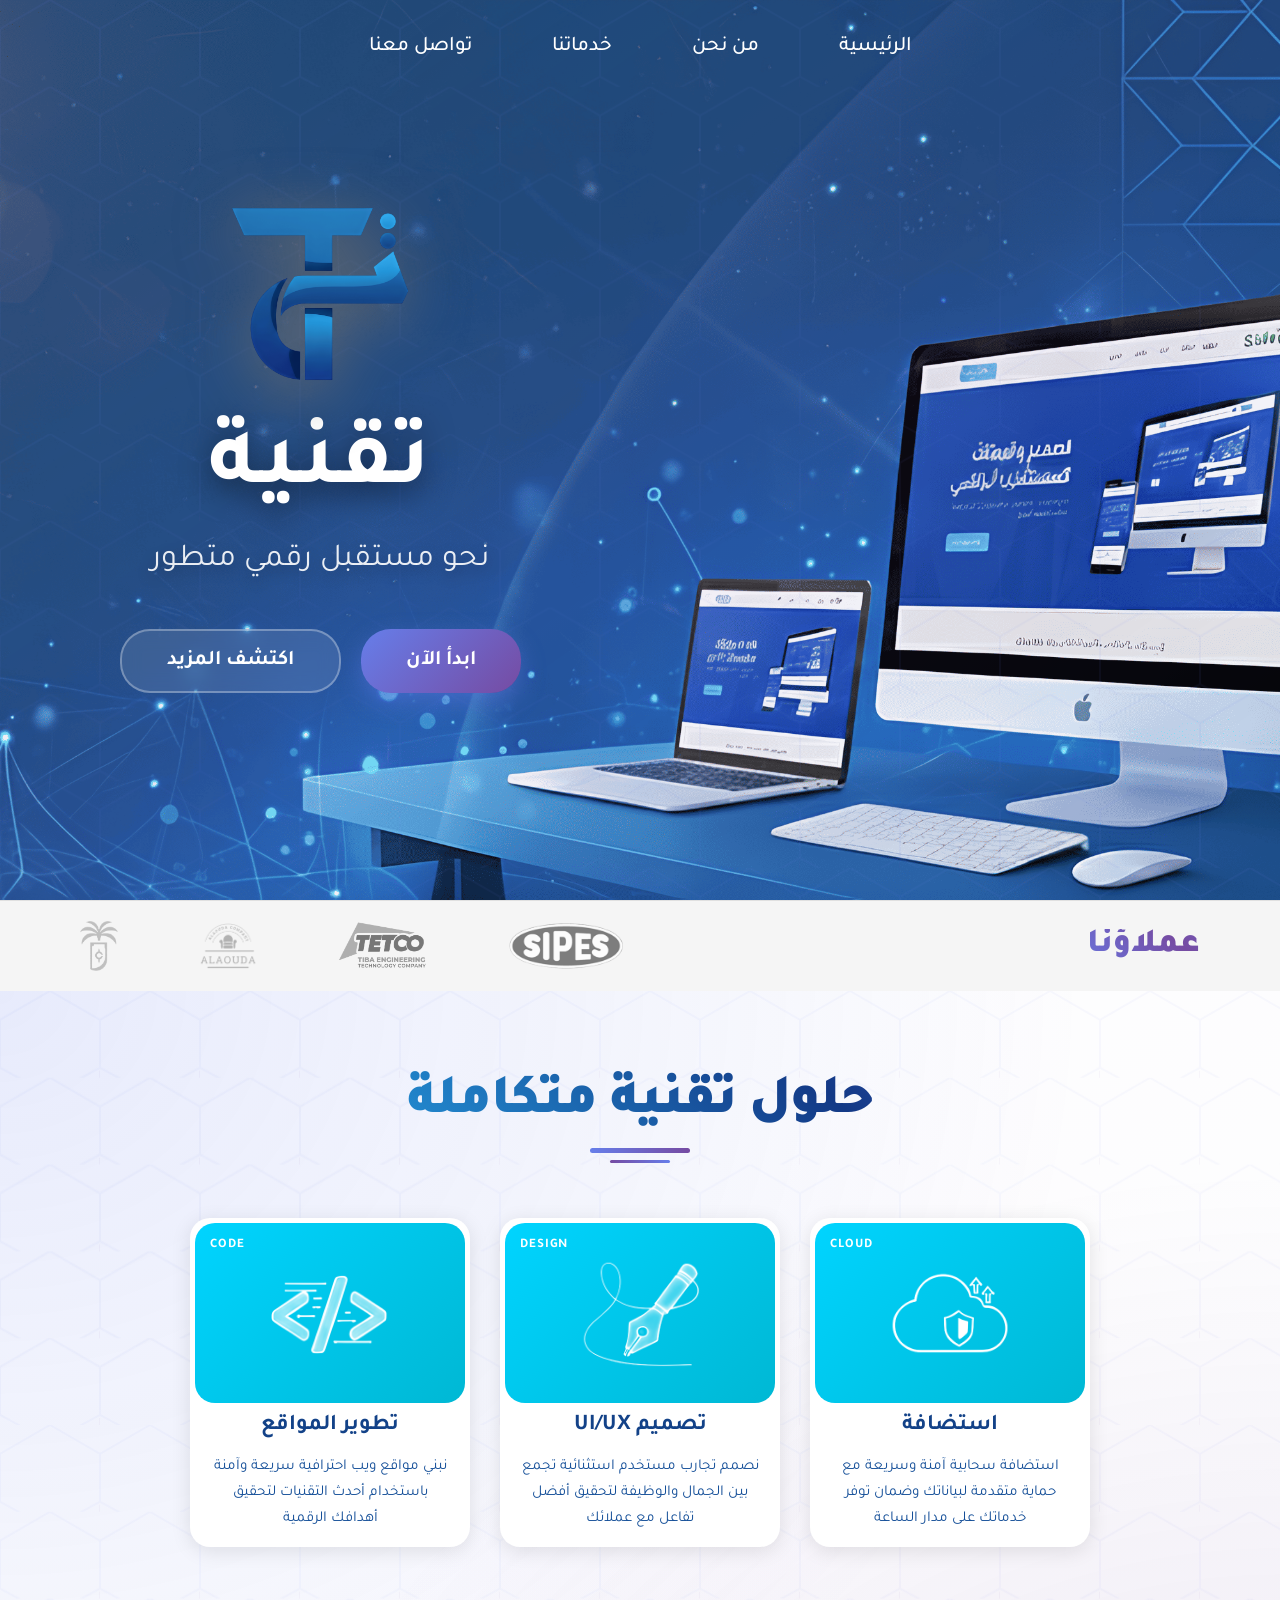
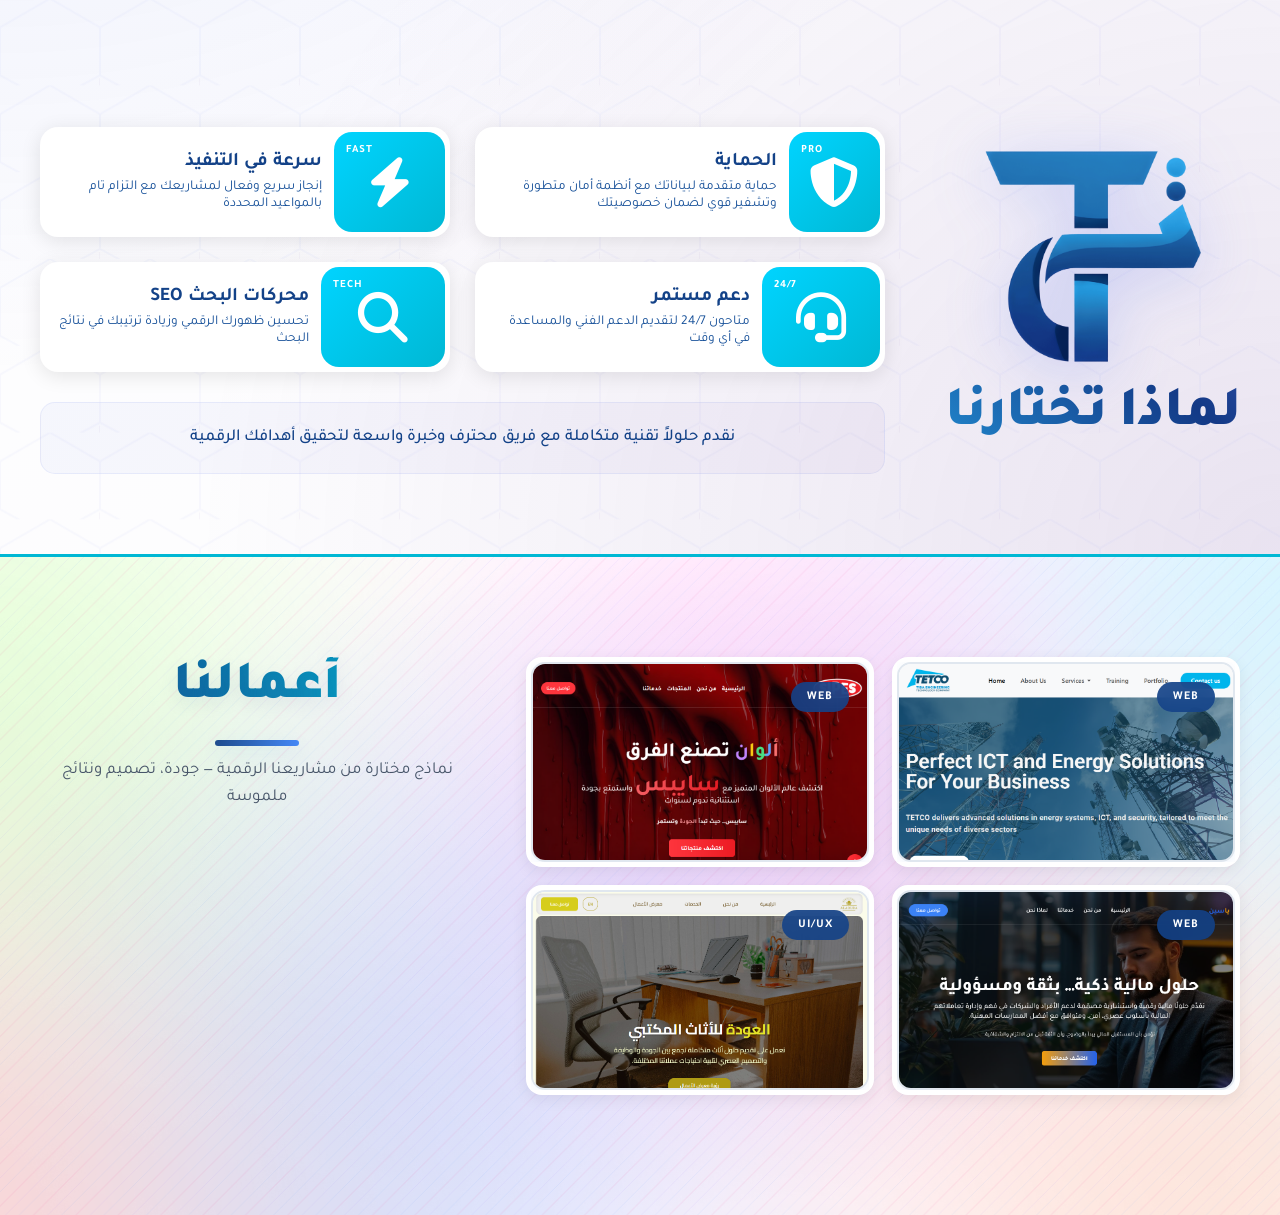
==== index.html @ 87b90988 "edit portfolio" ====
<!DOCTYPE html>
<html lang="ar" dir="rtl">

<head>
    <meta charset="UTF-8">
    <meta name="viewport" content="width=device-width, initial-scale=1.0">
    <title>صفحة الهبوط</title>
    <link rel="preconnect" href="https://fonts.googleapis.com">
    <link rel="preconnect" href="https://fonts.gstatic.com" crossorigin>
    <link href="https://fonts.googleapis.com/css2?family=Tajawal:wght@400;500;700;800&display=swap" rel="stylesheet">
    <link rel="stylesheet" href="https://cdnjs.cloudflare.com/ajax/libs/font-awesome/6.4.0/css/all.min.css">
    <link rel="stylesheet" href="style.css">
    <link rel="stylesheet" href="css/landing.css">
    <link rel="stylesheet" href="css/clients.css">
    <link rel="stylesheet" href="css/sections.css">
    <link rel="stylesheet" href="css/portfolio.css">

</head>

<body>
    <header>

        <nav>
            <a href="#">الرئيسية</a>
            <a href="#">من نحن</a>
            <a href="#">خدماتنا</a>
            <a href="#">تواصل معنا</a>
        </nav>
    </header>
    <section class="landing">
        <svg class="landing-bg-pattern" width="100%" height="100%" xmlns="http://www.w3.org/2000/svg">
            <defs>
                <pattern id="landing-hexagons" width="50" height="43.4" patternUnits="userSpaceOnUse"
                    patternTransform="scale(2)">
                    <path d="M25 0 L50 14.4 L50 38.4 L25 51.8 L0 38.4 L0 14.4 Z" fill="none" stroke="#667eea"
                        stroke-width="1" opacity="0.4" />
                    <path d="M25 0 L50 14.4 L50 38.4 L25 51.8 L0 38.4 L0 14.4 Z" transform="translate(50, 25.9)"
                        fill="none" stroke="#764ba2" stroke-width="1" opacity="0.4" />
                </pattern>
                <linearGradient id="landing-hex-gradient" x1="0%" y1="0%" x2="100%" y2="100%">
                    <stop offset="0%" stop-color="#667eea" stop-opacity="0.1" />
                    <stop offset="50%" stop-color="#764ba2" stop-opacity="0.51" />
                    <stop offset="100%" stop-color="#667eea" stop-opacity="0.1" />
                </linearGradient>
            </defs>
            <rect width="100%" height="100%" fill="url(#landing-hexagons)" />
            <rect width="100%" height="100%" fill="url(#landing-hex-gradient)" />
        </svg>
        <div class="right">
            <!-- <img src="images/صورة أجهزة بدون خلفية.png" alt="أجهزة"> -->
        </div>
        <div class="left">
            <img src="images/LOGO.png" alt="لوغو">
            <h1>تقنية</h1>
            <p class="subtitle">نحو مستقبل رقمي متطور</p>
            <div class="cta-buttons">
                <button class="btn-primary">ابدأ الآن</button>
                <button class="btn-secondary">اكتشف المزيد</button>
            </div>
        </div>
    </section>

    <section class="clients-banner">
        <div class="clients-container">
            <div class="trust-signals">
                <span>عملاؤنا</span>
            </div>
            <div class="clients-logos">
                <img src="images/cline/sipes-logo.png" alt="Sipes">
                <img src="images/cline/TETCO-ENGLISH-e1732365158152.png" alt="TETCO">
                <img src="images/cline/العودة.png" alt="العودة">
                <img src="images/cline/النخلة.png" alt="النخلة">
            </div>
        </div>
    </section>

    <section class="sections-wrapper">
        <svg class="sections-bg-pattern" width="100%" height="100%" xmlns="http://www.w3.org/2000/svg">
            <defs>
                <pattern id="sections-hexagons" width="50" height="43.4" patternUnits="userSpaceOnUse"
                    patternTransform="scale(2)">
                    <path d="M25 0 L50 14.4 L50 38.4 L25 51.8 L0 38.4 L0 14.4 Z" fill="none" stroke="#667eea"
                        stroke-width="1" opacity="0.4" />
                    <path d="M25 0 L50 14.4 L50 38.4 L25 51.8 L0 38.4 L0 14.4 Z" transform="translate(50, 25.9)"
                        fill="none" stroke="#764ba2" stroke-width="1" opacity="0.4" />
                </pattern>
                <linearGradient id="sections-hex-gradient" x1="0%" y1="0%" x2="100%" y2="100%">
                    <stop offset="0%" stop-color="#667eea" stop-opacity="0.1" />
                    <stop offset="50%" stop-color="#764ba2" stop-opacity="0.1" />
                    <stop offset="100%" stop-color="#667eea" stop-opacity="0.1" />
                </linearGradient>
            </defs>
            <rect width="100%" height="100%" fill="url(#sections-hexagons)" />
            <rect width="100%" height="100%" fill="url(#sections-hex-gradient)" />
        </svg>

        <div class="services">
            <h2 class="services-title">حلول تقنية متكاملة</h2>

            <div class="cards-container">
                <div class="card">
                    <div class="top-section">
                        <div class="logo">CLOUD</div>
                        <img src="images/الخدمات/ايكون استضافة.png" alt="استضافة">
                    </div>
                    <div class="bottom-section">
                        <span class="title">استضافة</span>
                        <span class="sub-title">
                            استضافة سحابية آمنة وسريعة مع حماية متقدمة لبياناتك وضمان توفر خدماتك على مدار الساعة
                        </span>
                    </div>
                </div>

                <div class="card">
                    <div class="top-section">
                        <div class="logo">DESIGN</div>
                        <img src="images/الخدمات/ايكون تصميم UI UX.png" alt="تصميم UI/UX">
                    </div>
                    <div class="bottom-section">
                        <span class="title">تصميم UI/UX</span>
                        <span class="sub-title">
                            نصمم تجارب مستخدم استثنائية تجمع بين الجمال والوظيفة لتحقيق أفضل تفاعل مع عملائك
                        </span>
                    </div>
                </div>

                <div class="card">
                    <div class="top-section">
                        <div class="logo">CODE</div>
                        <img src="images/الخدمات/ايكون تطوير مواقع.png" alt="تطوير المواقع">
                    </div>
                    <div class="bottom-section">
                        <span class="title">تطوير المواقع</span>
                        <span class="sub-title">
                            نبني مواقع ويب احترافية سريعة وآمنة باستخدام أحدث التقنيات لتحقيق أهدافك الرقمية
                        </span>
                    </div>
                </div>
            </div>
        </div>

        <div class="why-us">
            <div class="why-us-left">
                <img src="images/LOGO.png" alt="لوغو">
                <h2 class="why-us-title">لماذا تختارنا</h2>
            </div>

            <div class="why-us-right">
                <div class="why-us-cards-container">
                    <div class="why-us-card">
                        <div class="why-us-top-section">
                            <div class="why-us-logo">PRO</div>
                            <i class="fas fa-shield-alt"></i>
                        </div>
                        <div class="why-us-bottom-section">
                            <span class="why-us-title-text">الحماية</span>
                            <span class="why-us-sub-title">حماية متقدمة لبياناتك مع أنظمة أمان متطورة وتشفير قوي لضمان
                                خصوصيتك</span>
                        </div>
                    </div>

                    <div class="why-us-card">
                        <div class="why-us-top-section">
                            <div class="why-us-logo">FAST</div>
                            <i class="fas fa-bolt"></i>
                        </div>
                        <div class="why-us-bottom-section">
                            <span class="why-us-title-text">سرعة في التنفيذ</span>
                            <span class="why-us-sub-title">إنجاز سريع وفعال لمشاريعك مع التزام تام بالمواعيد
                                المحددة</span>
                        </div>
                    </div>

                    <div class="why-us-card">
                        <div class="why-us-top-section">
                            <div class="why-us-logo">24/7</div>
                            <i class="fas fa-headset"></i>
                        </div>
                        <div class="why-us-bottom-section">
                            <span class="why-us-title-text">دعم مستمر</span>
                            <span class="why-us-sub-title">متاحون 24/7 لتقديم الدعم الفني والمساعدة في أي وقت</span>
                        </div>
                    </div>

                    <div class="why-us-card">
                        <div class="why-us-top-section">
                            <div class="why-us-logo">TECH</div>
                            <i class="fas fa-search"></i>
                        </div>
                        <div class="why-us-bottom-section">
                            <span class="why-us-title-text">محركات البحث SEO</span>
                            <span class="why-us-sub-title">تحسين ظهورك الرقمي وزيادة ترتيبك في نتائج البحث</span>
                        </div>
                    </div>
                </div>

                <div class="why-us-description-box">
                    <p>نقدم حلولاً تقنية متكاملة مع فريق محترف وخبرة واسعة لتحقيق أهدافك الرقمية</p>
                </div>
            </div>
        </div>
    </section>

    <section class="portfolio">
        <div class="portfolio-bg-ripple">
            <div class="stripe-overlay"
                style="background-image: repeating-linear-gradient(-45deg, #3b82f6 0px, #3b82f6 1px, transparent 1px, transparent 10px, #8b5cf6 10px, #8b5cf6 11px, transparent 11px, transparent 20px, #ec4899 20px, #ec4899 21px, transparent 21px, transparent 30px); background-size: 42.4px 42.4px;">
            </div>
            <div class="portfolio-radial-overlay"></div>
        </div>

        <div class="portfolio-content">

                <div class="portfolio-left">
                    <div class="portfolio-header">
                        <h2 class="portfolio-title">أعمالنا</h2>
                        <p class="portfolio-subtitle">نماذج مختارة من مشاريعنا الرقمية — جودة، تصميم ونتائج ملموسة</p>
                    </div>
                </div>

            <div class="portfolio-right">
                <div class="portfolio-grid">
                    <a href="https://sipes.ly/" target="_blank" class="portfolio-card">
                        <div class="portfolio-mockup">
                            <img src="images/portfolio/sipes.ly.png" alt="Sipes">
                            <div class="mockup-badge">WEB</div>
                        </div>
                    </a>


                    <a href="https://tetco.ly/" target="_blank" class="portfolio-card">
                        <div class="portfolio-mockup">
                            <img src="images/portfolio/tetco.ly_.png" alt="TETCO">
                            <div class="mockup-badge">WEB</div>
                        </div>
                    </a>

                    <a href="https://ofifice-alalem.github.io/alaouda-deploy/" target="_blank" class="portfolio-card">
                        <div class="portfolio-mockup">
                            <img src="images/portfolio/العودة.png" alt="العودة">
                            <div class="mockup-badge">UI/UX</div>
                        </div>
                    </a>

                    <a href="https://ofifice-alalem.github.io/Yaseen-v2/" target="_blank" class="portfolio-card">
                        <div class="portfolio-mockup">
                            <img src="images/portfolio/النخلة.png" alt="ياسين">
                            <div class="mockup-badge">WEB</div>
                        </div>
                    </a>
                </div>
            </div>
        </div>
    </section>

</body>

</html>
---- style.css ----
* {
    margin: 0;
    padding: 0;
    box-sizing: border-box;
    font-family: 'Tajawal', sans-serif;
}

body {
    font-family: 'Tajawal', sans-serif;
}

header {
    position: fixed;
    top: 0;
    width: 100%;
    display: flex;
    justify-content: center;
    align-items: center;
    padding: 25px 80px;
    background: transparent;
    z-index: 1000;
}



nav {
    display: flex;
    gap: 40px;
}

nav a {
    color: white;
    text-decoration: none;
    font-size: 1.3rem;
    font-weight: 500;
    padding: 10px 20px;
    border-radius: 25px;
    transition: all 0.3s ease;
    position: relative;
}

nav a:hover {
    background: rgba(255, 255, 255, 0.15);
    transform: translateY(-2px);
}

nav a::after {
    content: '';
    position: absolute;
    bottom: 5px;
    left: 50%;
    transform: translateX(-50%) scaleX(0);
    width: 60%;
    height: 2px;
    background: linear-gradient(90deg, #667eea, #764ba2);
    transition: transform 0.3s ease;
}

nav a:hover::after {
    transform: translateX(-50%) scaleX(1);
}

 

@keyframes gradientShift {

    0%,
    100% {
        background-position: 0% 50%;
    }

    50% {
        background-position: 100% 50%;
    }
}
---- css/landing.css ----
.landing {
    position: relative;
    height: 100vh;
    background: url('../images/خلفية.png') center/cover no-repeat;
    display: flex;
    align-items: center;
    justify-content: center;
}

.landing-bg-pattern {
    position: absolute;
    top: 0;
    left: 0;
    opacity: 0.2;
    width: 100%;
    height: 100%;
    z-index: 0;
    pointer-events: none;
}

.right {
    position: relative;
    z-index: 1;
    flex: 1;
    display: flex;
    align-items: flex-end;
    justify-content: center;
}

.right img {
    max-width: 120%;
    height: auto;
    filter: drop-shadow(0 20px 40px rgba(0, 0, 0, 0.4));
    animation: slideInRight 1s ease;
}

@keyframes slideInRight {
    from {
        opacity: 0;
        transform: translateX(50px);
    }

    to {
        opacity: 1;
        transform: translateX(0);
    }
}

.left {
    position: relative;
    z-index: 1;
    flex: 1;
    display: flex;
    flex-direction: column;
    align-items: center;
    justify-content: center;
    gap: 30px;
    animation: fadeInUp 1s ease;
}

@keyframes fadeInUp {
    from {
        opacity: 0;
        transform: translateY(30px);
    }

    to {
        opacity: 1;
        transform: translateY(0);
    }
}

.left img {
    width: 180px;
    height: auto;
    filter: drop-shadow(0 10px 30px rgba(0, 0, 0, 0.3));
    filter: drop-shadow(0 10px 30px rgba(110, 110, 110, 0.953));
    animation: float 3s ease-in-out infinite;
}

@keyframes float {

    0%,
    100% {
        transform: translateY(0);
    }

    50% {
        transform: translateY(-10px);
    }
}

.left h1 {
    font-size: 6rem;
    color: white;
    font-weight: 700;
    text-shadow: 0 10px 30px rgba(0, 0, 0, 0.5);
    letter-spacing: 2px;
}

.left .subtitle {
    font-size: 2rem;
    color: rgba(255, 255, 255, 0.9);
    font-weight: 400;
    text-shadow: 0 5px 15px rgba(0, 0, 0, 0.3);
    margin-top: -15px;
}

.cta-buttons {
    display: flex;
    gap: 20px;
    margin-top: 20px;
}

.btn-primary,
.btn-secondary {
    padding: 18px 45px;
    font-size: 1.3rem;
    font-weight: 600;
    border: none;
    border-radius: 30px;
    cursor: pointer;
    transition: all 0.3s ease;
}

.btn-primary {
    background: linear-gradient(135deg, #667eea, #764ba2);
    color: white;
    box-shadow: 0 10px 25px rgba(102, 126, 234, 0.4);
}

.btn-primary:hover {
    transform: translateY(-3px);
    box-shadow: 0 15px 35px rgba(102, 126, 234, 0.6);
}

.btn-secondary {
    background: rgba(255, 255, 255, 0.1);
    color: white;
    border: 2px solid rgba(255, 255, 255, 0.3);
    backdrop-filter: blur(10px);
}

.btn-secondary:hover {
    background: rgba(255, 255, 255, 0.2);
    border-color: rgba(255, 255, 255, 0.5);
    transform: translateY(-3px);
}
---- css/clients.css ----
.clients-banner {
    padding: 20px 0;
    background: #f5f5f5;
    border-top: 1px solid #e0e0e0;
}

.clients-container {
    max-width: 1200px;
    margin: 0 auto;
    display: flex;
    align-items: center;
    justify-content: space-between;
    padding: 0 40px;
}

.trust-signals {
    font-size: 2.1rem;
    color: #666;
    font-weight: 900;
}

.trust-signals span {
    background: linear-gradient(45deg, #667eea, #764ba2, #667eea);
    background-size: 200% 200%;
    -webkit-background-clip: text;
    -webkit-text-fill-color: transparent;
    background-clip: text;
    animation: gradientShift 3s ease-in-out infinite;
}

.clients-logos {
    display: flex;
    align-items: center;
    gap: 80px;
}

.clients-logos img {
    height: 50px;
    width: auto;
    opacity: 0.7;
    filter: grayscale(100%);
    transition: all 0.3s ease;
}

.clients-logos img:hover {
    opacity: 1;
    filter: grayscale(0%);
}
---- css/sections.css ----
/* ------------------------- */
.sections-wrapper {
    position: relative;
    direction: rtl;
    padding: 80px 20px;
    overflow: hidden;
    background: white;
}

.sections-bg-pattern {
    position: absolute;
    inset: 0;
    opacity: 0.12;
    z-index: 1;
    pointer-events: none;
}

.sections-wrapper::before {
    content: '';
    position: absolute;
    inset: 0;
    background: radial-gradient(ellipse at top left, rgba(102, 126, 234, 0.15), transparent 60%);
    z-index: 1;
}

.sections-wrapper::after {
    content: '';
    position: absolute;
    inset: 0;
    background: radial-gradient(ellipse at bottom right, rgba(118, 75, 162, 0.15), transparent 60%);
    z-index: 1;
}

.services {
    position: relative;
    z-index: 2;
    display: flex;
    flex-direction: column;
    align-items: center;
    gap: 20px;
}

.services-title {
    position: relative;
    z-index: 2;
    font-size: 3.5rem;
    font-weight: 900;
    text-align: center;
    margin-bottom: 60px;
    color: #1a1a1a;
    letter-spacing: -1px;
    /* ---------------------------------------------------------- */
    background:linear-gradient(45deg, #2497db, #133986, #667eea);
    background-size: 200% 200%;
    -webkit-background-clip: text;
    -webkit-text-fill-color: transparent;
    background-clip: text;
    animation: gradientShift 3s ease-in-out infinite;
    /* ---------------------------------------------------------- */
}

.services-title::before {
    content: '';
    position: absolute;
    bottom: -15px;
    left: 50%;
    transform: translateX(-50%);
    width: 100px;
    height: 5px;
    background: linear-gradient(90deg, #667eea, #764ba2);
    border-radius: 10px;
}

.services-title::after {
    content: '';
    position: absolute;
    bottom: -25px;
    left: 50%;
    transform: translateX(-50%);
    width: 60px;
    height: 3px;
    background: linear-gradient(90deg, #764ba2, #667eea);
    border-radius: 10px;
}

.services-subtitle {
    position: relative;
    z-index: 2;
    font-size: 1.2rem;
    color: #888;
    text-align: center;
    margin-bottom: 50px;
    font-weight: 400;
}

.cards-container {
    position: relative;
    z-index: 2;
    display: flex;
    justify-content: center;
    gap: 30px;
    flex-wrap: wrap;
    max-width: 1200px;
}

.card {
    width: 280px;
    border-radius: 20px;
    background: white;
    overflow: hidden;
    box-shadow: 0 4px 20px rgba(0, 0, 0, 0.1);
    transition: transform 0.3s ease, box-shadow 0.3s ease;
    padding: 5px;
}

.card:hover {
    transform: translateY(-10px);
    box-shadow: 0 8px 30px rgba(0, 0, 0, 0.15);
}

.card .top-section {
    height: 180px;
    display: flex;
    align-items: center;
    justify-content: center;
    background: linear-gradient(135deg, #00d4ff 0%, #00b8d4 100%);
    position: relative;
    border-radius: 20px;
}

.card .logo {
    position: absolute;
    top: 15px;
    left: 15px;
    font-size: 13px;
    font-weight: bold;
    color: white;
    letter-spacing: 1px;
}

.card img {
    width: 120px;
    height: auto;
    filter: brightness(0) invert(1);
}

.card .bottom-section {
    padding: 10px 15px;
    text-align: center;
}

.card .title {
    display: block;
    font-size: 1.4rem;
    font-weight: 700;
    color: #134288;
    margin-bottom: 15px;
}

.card .sub-title {
    display: block;
    font-size: 0.95rem;
    color: #165099;
    line-height: 1.7;
}

/* ------------------------- لماذا تختارنا ------------------------- */
.why-us {
    position: relative;
    z-index: 2;
    display: flex;
    align-items: center;
    justify-content: center;
    gap: 60px;
    padding-top: 180px;
    max-width: 1200px;
    margin: 0 auto;
}

.why-us-left {
    display: flex;
    flex-direction: column;
    align-items: center;
    gap: 20px;
    flex-shrink: 0;
}

.why-us-left img {
    width: 220px;
    height: auto;
    filter: drop-shadow(0 10px 30px rgba(102, 126, 234, 0.3));
}

.why-us-title {
    position: relative;
    font-size: 3.5rem;
    font-weight: 900;
    color: #1a1a1a;
    letter-spacing: -1px;
    background: linear-gradient(45deg, #2497db, #133986, #667eea);
    background-size: 200% 200%;
    -webkit-background-clip: text;
    -webkit-text-fill-color: transparent;
    background-clip: text;
    animation: gradientShift 3s ease-in-out infinite;
}

.why-us-description {
    font-size: 0.95rem;
    color: #165099;
    line-height: 1.8;
    text-align: center;
}

.why-us-right {
    display: flex;
    flex-direction: column;
    gap: 30px;
}

.why-us-cards-container {
    position: relative;
    z-index: 2;
    display: grid;
    grid-template-columns: repeat(2, 1fr);
    gap: 25px;
}

.why-us-description-box {
    padding: 20px;
    background: linear-gradient(135deg, rgba(102, 126, 234, 0.05), rgba(118, 75, 162, 0.05));
    border-radius: 15px;
    border: 1px solid rgba(102, 126, 234, 0.1);
}

.why-us-description-box p {
    font-size: 1.05rem;
    color: #134288;
    line-height: 1.8;
    text-align: center;
    margin: 0;
    font-weight: 500;
}

.why-us-card {
    width: 100%;
    border-radius: 18px;
    background: white;
    overflow: hidden;
    box-shadow: 0 4px 20px rgba(0, 0, 0, 0.1);
    transition: transform 0.3s ease, box-shadow 0.3s ease;
    padding: 5px;
    display: flex;
    align-items: center;
}

.why-us-card:hover {
    transform: translateY(-10px);
    box-shadow: 0 8px 30px rgba(0, 0, 0, 0.15);
}

.why-us-card .why-us-top-section {
    width: 140px;
    height: 100px;
    display: flex;
    align-items: center;
    justify-content: center;
    background: linear-gradient(135deg, #00d4ff 0%, #00b8d4 100%);
    position: relative;
    border-radius: 18px;
}

.why-us-card .why-us-logo {
    position: absolute;
    top: 12px;
    left: 12px;
    font-size: 11px;
    font-weight: bold;
    color: white;
    letter-spacing: 1px;
}

.why-us-card img {
    width: 70px;
    height: auto;
    filter: brightness(0) invert(1);
}

.why-us-card i {
    font-size: 50px;
    color: white;
}

.why-us-card .why-us-bottom-section {
    padding: 15px 12px;
    text-align: right;
    display: flex;
    flex-direction: column;
    gap: 5px;
}

.why-us-card .why-us-title-text {
    display: block;
    font-size: 1.2rem;
    font-weight: 700;
    color: #134288;
}

.why-us-card .why-us-sub-title {
    display: block;
    font-size: 0.85rem;
    color: #165099;
    font-weight: 400;
}
---- css/portfolio.css ----
/* ------------------------- أعمالنا ------------------------- */
.portfolio {
    position: relative;
    direction: rtl;
    padding: 100px 20px;
    background: white;
    border-top: 3px solid ;
    border-color: #00b8d4;
    
}

.portfolio-bg-pattern {
    position: absolute;
    inset: 0;
    z-index: 1;
    pointer-events: none;
}

/* Ripple background for portfolio */
.portfolio-bg-ripple {
    position: absolute;
    inset: 0;
    z-index: 0;
    background: white;
    pointer-events: none;
    overflow: hidden;
    background: url('../images/background.png') center/cover no-repeat;
    /* background-color: #0F0E10; */

}


.stripe-overlay {
    position: absolute;
    inset: 0;
    opacity: 0.07;
    pointer-events: none;
}

.stripe-overlay[style] {
    background-repeat: repeat;
    background-position: 0 0;
}

.portfolio-bg-ripple svg {
    width: 100%;
    height: 100%;
    display: block;
}

/* Dark mode adjustments */
body.dark .portfolio-bg-ripple {
    background: #0f172a;
}

body.dark .stripe-overlay {
    opacity: 0.05;
}

.portfolio-radial-overlay {
    position: absolute;
    inset: 0;
    background: radial-gradient(ellipse at center, rgba(59, 130, 246, 0.10) 0%, transparent 70%);
    pointer-events: none;
}

body.dark .portfolio-radial-overlay {
    background: radial-gradient(ellipse at center, rgba(59, 130, 246, 0.05) 0%, transparent 70%);
}

/* tweak stroke colors for dark mode if desired */
body.dark .portfolio-bg-ripple svg .center-r1 {
    stroke: rgba(59, 130, 246, 0.20);
}

body.dark .portfolio-bg-ripple svg .center-r2 {
    stroke: rgba(139, 92, 246, 0.18);
}

body.dark .portfolio-bg-ripple svg .center-r3 {
    stroke: rgba(236, 72, 153, 0.16);
}

/* Ensure portfolio content appears above the ripple */
.portfolio .portfolio-title,
.portfolio .portfolio-grid {
    position: relative;
    z-index: 2;
}

/* Neumorphism background + utility shadow */
.neumorphism-bg {
    position: absolute;
    /* confined to parent .portfolio */
    inset: 0;
    z-index: 0;
    width: 100%;
    height: 100%;
    background-color: #e6e7ee;
    display: flex;
    align-items: center;
    justify-content: center;
    padding: 2rem;
    pointer-events: none;
}

.neumorphism-card {
    width: 100%;
    height: 100%;
    max-width: 56rem;
    /* 896px */
    max-height: 24rem;
    /* 384px */
    background-color: #e6e7ee;
    border-radius: 1rem;
}

.shadow-neumorphic {
    box-shadow: 20px 20px 60px #d1d1d1, -20px -20px 60px #ffffff;
}

/* Ensure portfolio content stacks above the bg */
.portfolio .portfolio-title,
.portfolio .portfolio-grid {
    position: relative;
    z-index: 2;
}

/* New layered wave background wrapper for portfolio (provided SVG) */
.portfolio-bg-wrapper {
    position: absolute;
    inset: 0;
    z-index: 0;
    overflow: hidden;
    background: white;
    pointer-events: none;
}

.portfolio-bg-svg {
    position: absolute;
    inset: 0;
    width: 100%;
    height: 100%;
    opacity: 0.2;
}

/* fill color utilities (approximate Tailwind blues) */
.fill-blue-100 {
    fill: #ebf8ff;
}

.fill-blue-200 {
    fill: #bee3f8;
}

.fill-blue-300 {
    fill: #90cdf4;
}

.fill-blue-400 {
    fill: #63b3ed;
}

.fill-blue-500 {
    fill: #4299e1;
}

.fill-blue-600 {
    fill: #3182ce;
}

.fill-blue-700 {
    fill: #2b6cb0;
}

/* Dark mode support: add class "dark" on <body> to enable */
body.dark .portfolio-bg-wrapper {
    background: #0f172a;
}

body.dark .portfolio-bg-svg {
    opacity: 0.28;
}

body.dark .fill-blue-100 {
    fill: rgba(15, 23, 42, 0.30);
}

body.dark .fill-blue-200 {
    fill: rgba(15, 23, 42, 0.35);
}

body.dark .fill-blue-300 {
    fill: rgba(15, 23, 42, 0.40);
}

body.dark .fill-blue-400 {
    fill: rgba(15, 23, 42, 0.45);
}

body.dark .fill-blue-500 {
    fill: rgba(15, 23, 42, 0.5);
}

body.dark .fill-blue-600 {
    fill: rgba(15, 23, 42, 0.55);
}

body.dark .fill-blue-700 {
    fill: rgba(15, 23, 42, 0.6);
}

.portfolio-title {
    position: relative;
    z-index: 2;
    font-size: clamp(2.1rem, 4.2vw, 3.8rem);
    font-weight: 900;
    text-align: center;
    margin-bottom: 12px;
    color: #0f172a;
    letter-spacing: -0.6px;
    background: linear-gradient(90deg, #134288 0%, #00b8d4 50%, #667eea 100%);
    background-size: 200% 200%;
    -webkit-background-clip: text;
    -webkit-text-fill-color: transparent;
    background-clip: text;
    animation: gradientShift 6s linear infinite;
    text-shadow: 0 6px 18px rgba(102, 109, 170, 0.12);
}

.portfolio-header {
    text-align: center;
    margin-bottom: 48px;
}

.portfolio-subtitle {
    margin: 0 auto 28px auto;
    font-size: 1.05rem;
    color: #475569;
    max-width: 820px;
    line-height: 1.6;
    z-index: 2;
    position: relative;
}

.portfolio-title::after {
    content: '';
    display: block;
    width: 84px;
    height: 6px;
    margin: 18px auto 0 auto;
    border-radius: 6px;
    background: linear-gradient(90deg, rgba(19, 66, 136, 0.95), rgba(59, 130, 246, 0.95));
    box-shadow: 0 6px 18px rgba(59, 130, 246, 0.12);
}

.portfolio-grid {
    position: relative;
    z-index: 2;
    display: grid;
    grid-template-columns: repeat(2, 1fr);
    /* two cards per row */
    gap: 18px;
    max-width: 1000px;
    margin: 0 auto;
}

/* Two-column layout: text left, cards right */
.portfolio-content {
    display: grid;
    grid-template-columns: 1fr 1.6fr;
    gap: 40px;
    align-items: start;

    max-width: 1200px;
    margin: 0 auto 20px auto;
    direction: ltr;
    position: relative;
    /* ensure left/right layout is left-to-right here */
}

.portfolio-left {
    display: flex;
    flex-direction: column;
    justify-content: center;
    align-items: flex-start;
    padding-right: 12px;
    position: sticky;
    top: 150px;
}

.portfolio-left .portfolio-header {
    text-align: left;
}

.portfolio-left .portfolio-subtitle {
    text-align: center;
}

.portfolio-right {}

.portfolio-card {
    display: block;
    text-decoration: none;
    background: white;
    border-radius: 16px;
    overflow: hidden;
    box-shadow: 0 4px 16px rgba(0, 0, 0, 0.07);
    transition: all 0.3s ease;
    cursor: pointer;
    padding: 5px;
}

.portfolio-card:hover {
    transform: translateY(-15px);
    box-shadow: 0 20px 40px rgba(0, 0, 0, 0.15);
}

.portfolio-mockup {
    position: relative;
    height: 200px;
    background: white;
    display: flex;
    align-items: center;
    justify-content: center;
    overflow: hidden;
}

.portfolio-mockup img {
    width: 100%;
    height: 100%;
    object-fit: cover;
    object-position: top;
    transition: transform 0.4s ease;
    border-radius: 14px;
    box-shadow: 0 2px 10px rgba(59, 130, 246, 0.07);
    border: 2.5px solid #e0e7ef;
}

.portfolio-card:hover .portfolio-mockup img {
    transform: scale(1.1);
}

.mockup-badge {
    position: absolute;
    top: 20px;
    right: 20px;
    background: rgba(19, 66, 136, 0.9);
    backdrop-filter: blur(10px);
    padding: 8px 16px;
    border-radius: 20px;
    font-size: 12px;
    font-weight: 700;
    color: white;
    letter-spacing: 1px;
    z-index: 2;
}

.portfolio-info {
    padding: 25px;
    text-align: center;
}

.portfolio-info h3 {
    font-size: 1.15rem;
    font-weight: 700;
    color: #134288;
    margin-bottom: 10px;
}

.portfolio-info p {
    font-size: 0.95rem;
    color: #165099;
    line-height: 1.6;
}

@media (max-width: 900px) {
    .portfolio-content {
        grid-template-columns: 1fr;
        direction: ltr;
    }

    .portfolio-left {
        align-items: center;
        text-align: center;
        padding-right: 0;
    }

    .portfolio-left .portfolio-header {
        text-align: center;
    }

    .portfolio-grid {
        grid-template-columns: 1fr;
    }
}
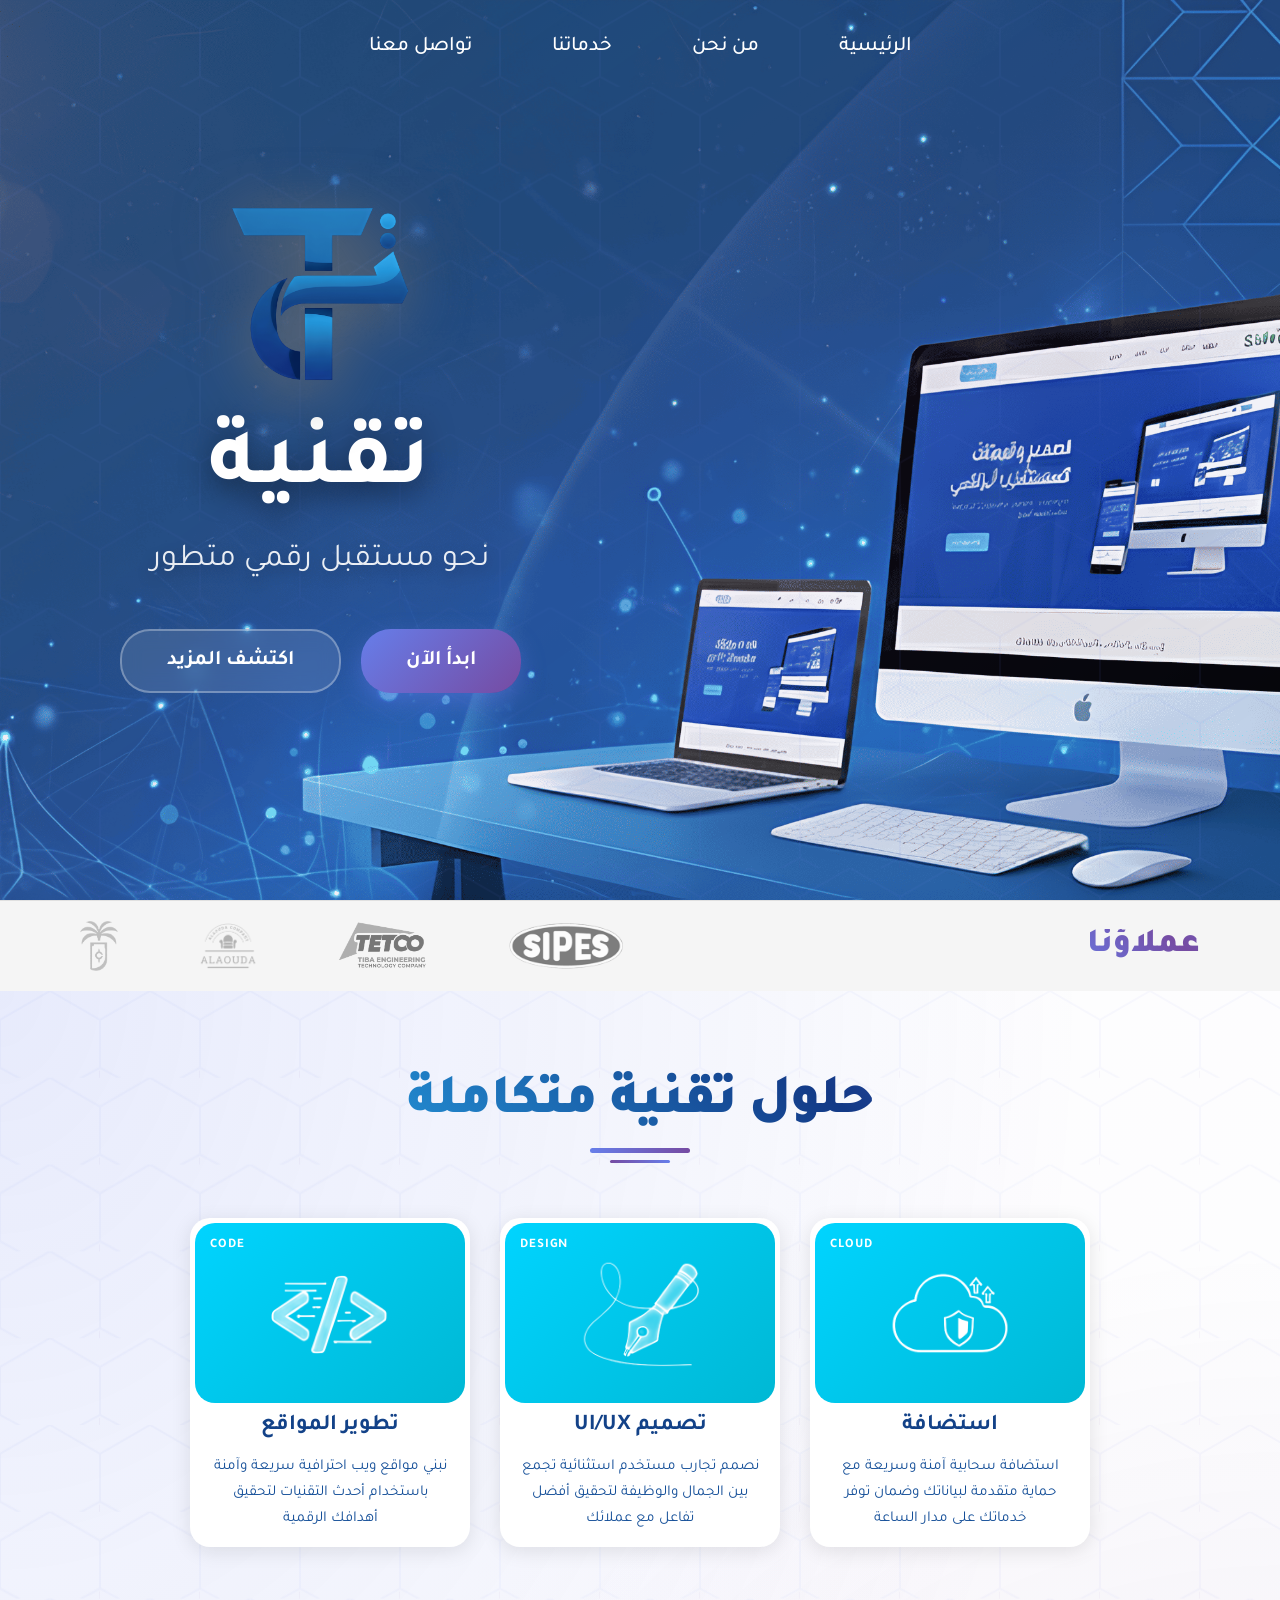
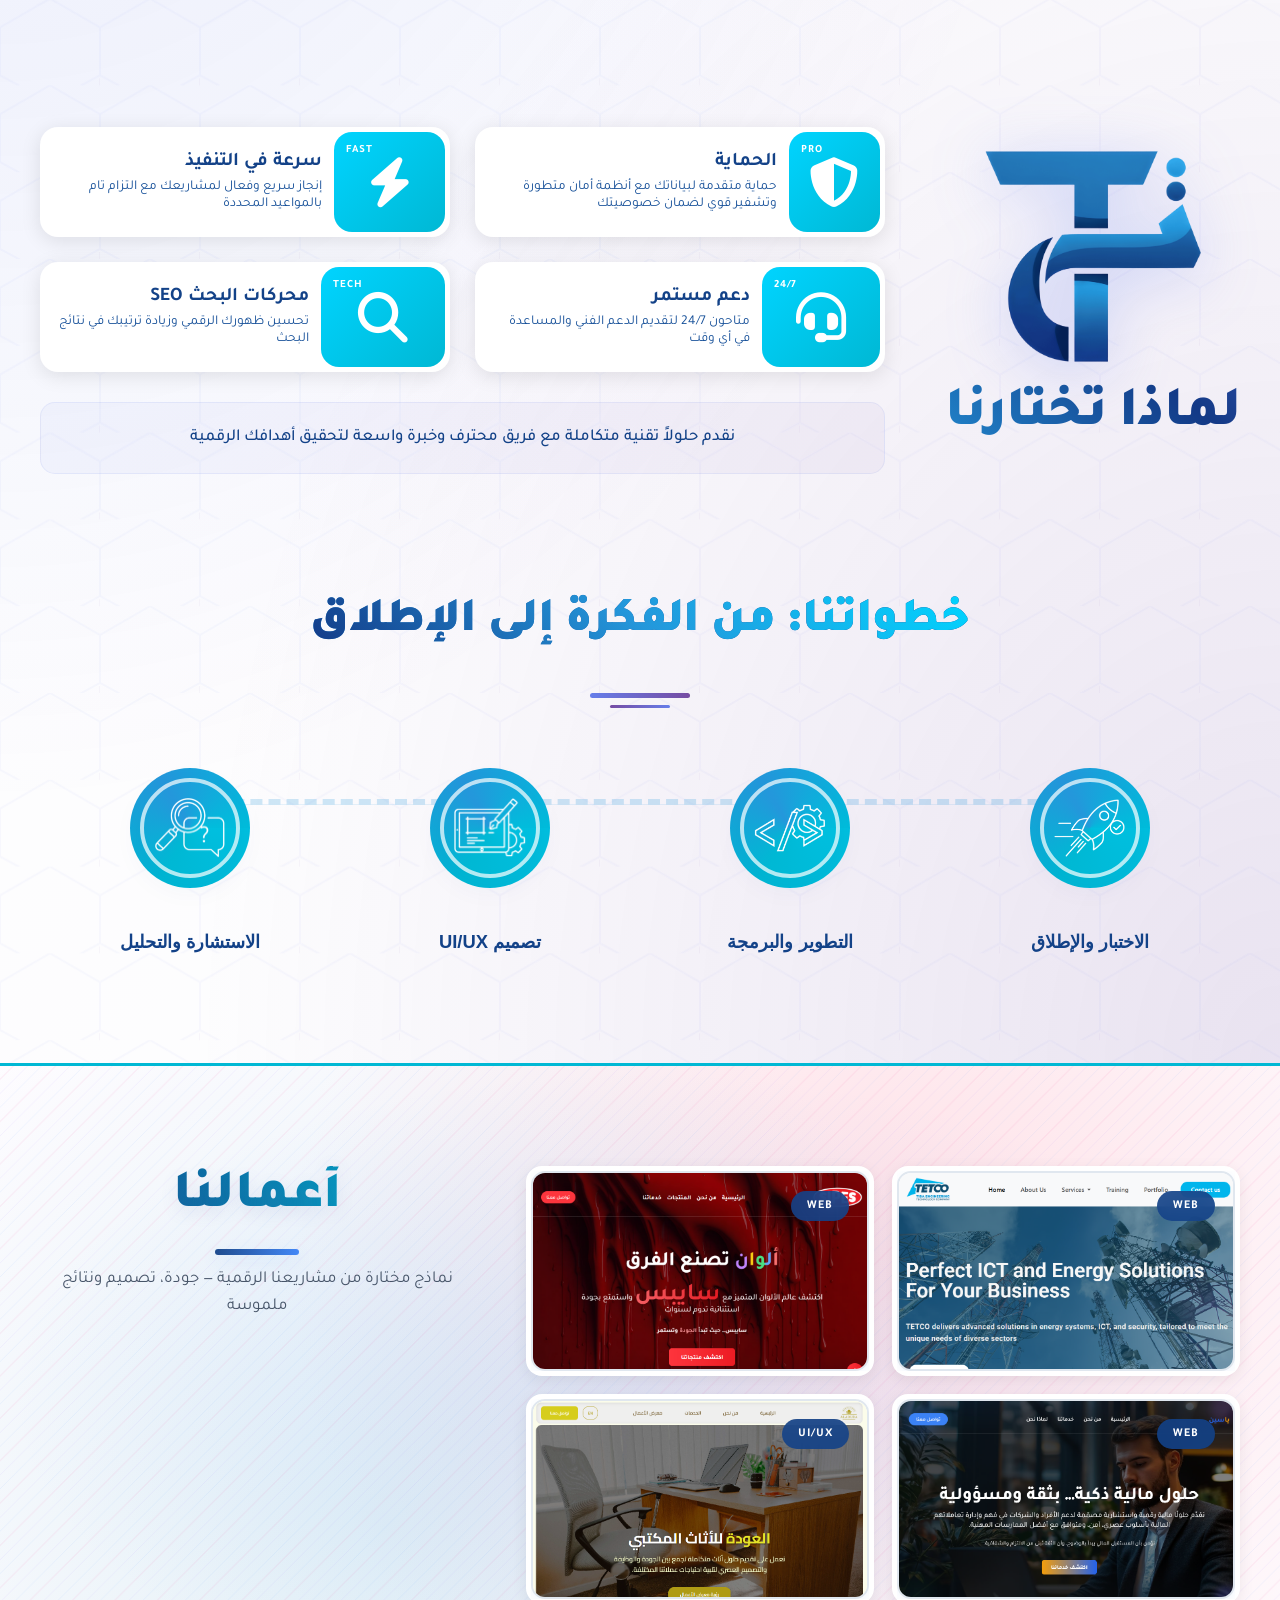
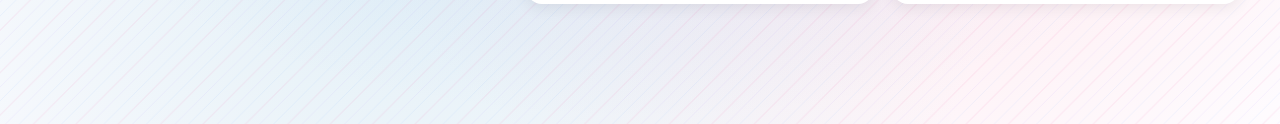
==== commit ca7e64da: "لماذا تختارنا" ====
--- a/index.html
+++ b/index.html
@@ -199,6 +199,50 @@
                 </div>
             </div>
         </div>
+
+        <div class="how-we-work">
+            <h2 class="how-we-work-title">
+                <span class="title-main">خطواتنا: من الفكرة إلى الإطلاق</span>
+                <span class="title-tagline">How We Work — From idea to launch</span>
+            </h2>
+            <div class="how-we-work-steps">
+                <div class="how-step">
+                    <div class="how-circle">
+                        <div class="inner-circle">
+                            <img src="images/How We Work/Testing & Launch.png" alt="Testing & Launch">
+                        </div>
+                    </div>
+                    <div class="how-title-ar">الاختبار والإطلاق</div>
+                </div>
+
+                <div class="how-step">
+                    <div class="how-circle">
+                        <div class="inner-circle">
+                            <img src="images/How We Work/Development & Coding.png" alt="Development & Coding">
+                        </div>
+                    </div>
+                    <div class="how-title-ar">التطوير والبرمجة</div>
+                </div>
+
+                <div class="how-step">
+                    <div class="how-circle">
+                        <div class="inner-circle">
+                            <img src="images/How We Work/Planning & UIUX Design.png" alt="UI/UX Design">
+                        </div>
+                    </div>
+                    <div class="how-title-ar">تصميم UI/UX</div>
+                </div>
+
+                <div class="how-step">
+                    <div class="how-circle">
+                        <div class="inner-circle">
+                            <img src="images/How We Work/Consultation & Analysis.png" alt="Consultation & Analysis">
+                        </div>
+                    </div>
+                    <div class="how-title-ar">الاستشارة والتحليل</div>
+                </div>
+            </div>
+        </div>
     </section>
 
     <section class="portfolio">
--- a/css/sections.css
+++ b/css/sections.css
@@ -312,3 +312,299 @@
     color: #165099;
     font-weight: 400;
 }
+
+/* ------------------------- كيف نعمل ------------------------- */
+.how-we-work {
+    position: relative;
+    z-index: 2;
+    display: flex;
+    flex-direction: column;
+    align-items: center;
+    gap: 40px;
+    padding-top: 120px;
+    max-width: 1200px;
+    margin: 0 auto;
+}
+
+.how-we-work-title {
+    position: relative;
+    font-size: 3.5rem;
+    font-weight: 900;
+    text-align: center;
+    color: #1a1a1a;
+    letter-spacing: -1px;
+    background: linear-gradient(45deg, #2497db, #133986, #667eea);
+    background-size: 200% 200%;
+    -webkit-background-clip: text;
+    -webkit-text-fill-color: transparent;
+    background-clip: text;
+    animation: gradientShift 3s ease-in-out infinite;
+}
+
+.how-we-work-title::before {
+    content: '';
+    position: absolute;
+    bottom: -15px;
+    left: 50%;
+    transform: translateX(-50%);
+    width: 100px;
+    height: 5px;
+    background: linear-gradient(90deg, #667eea, #764ba2);
+    border-radius: 10px;
+}
+
+.how-we-work-title::after {
+    content: '';
+    position: absolute;
+    bottom: -25px;
+    left: 50%;
+    transform: translateX(-50%);
+    width: 60px;
+    height: 3px;
+    background: linear-gradient(90deg, #764ba2, #667eea);
+    border-radius: 10px;
+}
+
+/* Creative title styling ( richer, pill + tagline + subtle animation ) */
+.how-we-work-title {
+    display: flex;
+    flex-direction: column;
+    align-items: center;
+    gap: 8px;
+}
+
+.how-we-work-title .title-row {
+    display: flex;
+    align-items: center;
+    gap: 12px;
+}
+
+
+.title-main {
+    font-size: 3rem;
+    font-weight: 900;
+    color: transparent;
+    background: linear-gradient(45deg, #133986, #2497db, #00d4ff);
+    -webkit-background-clip: text;
+    background-clip: text;
+    letter-spacing: -0.6px;
+}
+
+.title-tagline {
+    font-size: 1rem;
+    color: #55607a;
+    opacity: 0.95;
+    font-weight: 600;
+    margin-top: 4px;
+}
+
+@keyframes floatTitle {
+    0% { transform: translateY(0); }
+    50% { transform: translateY(-4px); }
+    100% { transform: translateY(0); }
+}
+
+.title-en { animation: floatTitle 5s ease-in-out infinite; }
+
+@media (max-width: 900px) {
+    .title-en { font-size: 1.8rem; padding: 6px 14px; }
+    .title-ar { font-size: 1.6rem; }
+    .how-we-work-steps { gap: 30px; }
+}
+
+.how-we-work-steps {
+    display: flex;
+    justify-content: center;
+    gap: 40px;
+    flex-wrap: wrap;
+}
+
+.step {
+    position: relative;
+    width: 250px;
+    text-align: center;
+    background: white;
+    border-radius: 20px;
+    padding: 30px 20px;
+    box-shadow: 0 4px 20px rgba(0, 0, 0, 0.1);
+    transition: transform 0.3s ease, box-shadow 0.3s ease;
+    display: flex;
+    flex-direction: column;
+    align-items: center;
+    gap: 20px;
+}
+
+.step:hover {
+    transform: translateY(-10px);
+    box-shadow: 0 8px 30px rgba(0, 0, 0, 0.15);
+}
+
+.step-number {
+    position: absolute;
+    top: -15px;
+    right: -15px;
+    width: 50px;
+    height: 50px;
+    background: linear-gradient(135deg, #667eea, #764ba2);
+    color: white;
+    border-radius: 50%;
+    display: flex;
+    align-items: center;
+    justify-content: center;
+    font-size: 1.2rem;
+    font-weight: bold;
+    box-shadow: 0 4px 15px rgba(102, 126, 234, 0.3);
+}
+
+.step img {
+    width: 120px;
+    height: 120px;
+    object-fit: contain;
+    filter: drop-shadow(0 5px 15px rgba(102, 126, 234, 0.2));
+}
+
+.step h3 {
+    font-size: 1.4rem;
+    font-weight: 700;
+    color: #134288;
+    margin: 0;
+}
+
+.step p {
+    font-size: 0.95rem;
+    color: #165099;
+    line-height: 1.7;
+    margin: 0;
+}
+ 
+/* ------------------------- كيف نعمل ------------------------- */
+.how-we-work {
+    position: relative;
+    z-index: 2;
+    display: flex;
+    flex-direction: column;
+    align-items: center;
+    gap: 30px;
+    padding-top: 120px;
+    max-width: 1200px;
+    margin: 0 auto;
+}
+
+.how-we-work-title {
+    position: relative;
+    font-size: 3.5rem;
+    font-weight: 900;
+    text-align: center;
+    color: #1a1a1a;
+    letter-spacing: -1px;
+    background: linear-gradient(45deg, #2497db, #133986, #667eea);
+    background-size: 200% 200%;
+    -webkit-background-clip: text;
+    -webkit-text-fill-color: transparent;
+    background-clip: text;
+    animation: gradientShift 3s ease-in-out infinite;
+}
+
+.how-we-work-steps {
+    position: relative;
+    display: flex;
+    justify-content: center;
+    gap: 80px;
+    align-items: flex-start;
+    padding: 30px 20px;
+    width: 100%;
+}
+
+.how-we-work-steps::before {
+    content: '';
+    position: absolute;
+    top: 86px;
+    left: 8%;
+    right: 8%;
+    height: 6px;
+    border-top: 6px dashed rgba(36, 151, 219, 0.22);
+    z-index: 1;
+    border-radius: 6px;
+}
+
+.how-step {
+    position: relative;
+    width: 220px;
+    text-align: center;
+    background: transparent;
+    padding: 0;
+    display: flex;
+    flex-direction: column;
+    align-items: center;
+    gap: 12px;
+    z-index: 2;
+}
+
+.how-circle {
+    width: 170px;
+    height: 170px;
+    border-radius: 50%;
+    display: flex;
+    align-items: center;
+    justify-content: center;
+    position: relative;
+}
+
+.how-circle::before {
+    content: '';
+    position: absolute;
+    inset: 25px;
+    border-radius: 50%;
+    background: conic-gradient(from 90deg, #00bfdf, #00b8d4, #2497db, #00bddc);
+    z-index: -1;
+}
+
+.inner-circle {
+    width: 100px;
+    height: 100px;
+    padding: 10px;
+    border-radius: 50%;
+    display: flex;
+    align-items: center;
+    justify-content: center;
+    border: 4px solid rgba(255, 255, 255, 0.7);
+    box-shadow: 0 8px 30px rgba(19, 66, 136, 0.06);
+}
+
+.how-step img {
+    width: 100%;
+    height: 100%;
+    object-fit: contain;
+    filter: none;
+}
+
+.how-title-ar {
+    font-size: 1.15rem;
+    font-weight: 800;
+    color: #134288;
+    margin-top: 6px;
+}
+
+
+
+@media (max-width: 900px) {
+    .how-we-work-steps {
+        gap: 30px;
+        flex-wrap: wrap;
+        padding: 10px 10px 40px 10px;
+    }
+
+    .how-we-work-steps::before {
+        display: none;
+    }
+
+    .how-step {
+        width: 45%;
+    }
+}
+
+@media (max-width: 480px) {
+    .how-step {
+        width: 100%;
+    }
+}
--- a/css/portfolio.css
+++ b/css/portfolio.css
@@ -3,10 +3,10 @@
     position: relative;
     direction: rtl;
     padding: 100px 20px;
-    background: white;
+    background: #fefcff;
     border-top: 3px solid ;
     border-color: #00b8d4;
-    
+
 }
 
 .portfolio-bg-pattern {
@@ -21,11 +21,13 @@
     position: absolute;
     inset: 0;
     z-index: 0;
-    background: white;
+    background: #fefcff;
     pointer-events: none;
     overflow: hidden;
-    background: url('../images/background.png') center/cover no-repeat;
-    /* background-color: #0F0E10; */
+    background-image:
+        radial-gradient(circle at 30% 70%, rgba(173, 216, 230, 0.35), transparent 60%),
+        radial-gradient(circle at 70% 30%, rgba(255, 182, 193, 0.4), transparent 60%);
+    background-repeat: no-repeat;
 
 }
 
@@ -393,4 +395,4 @@
     .portfolio-grid {
         grid-template-columns: 1fr;
     }
-}+}
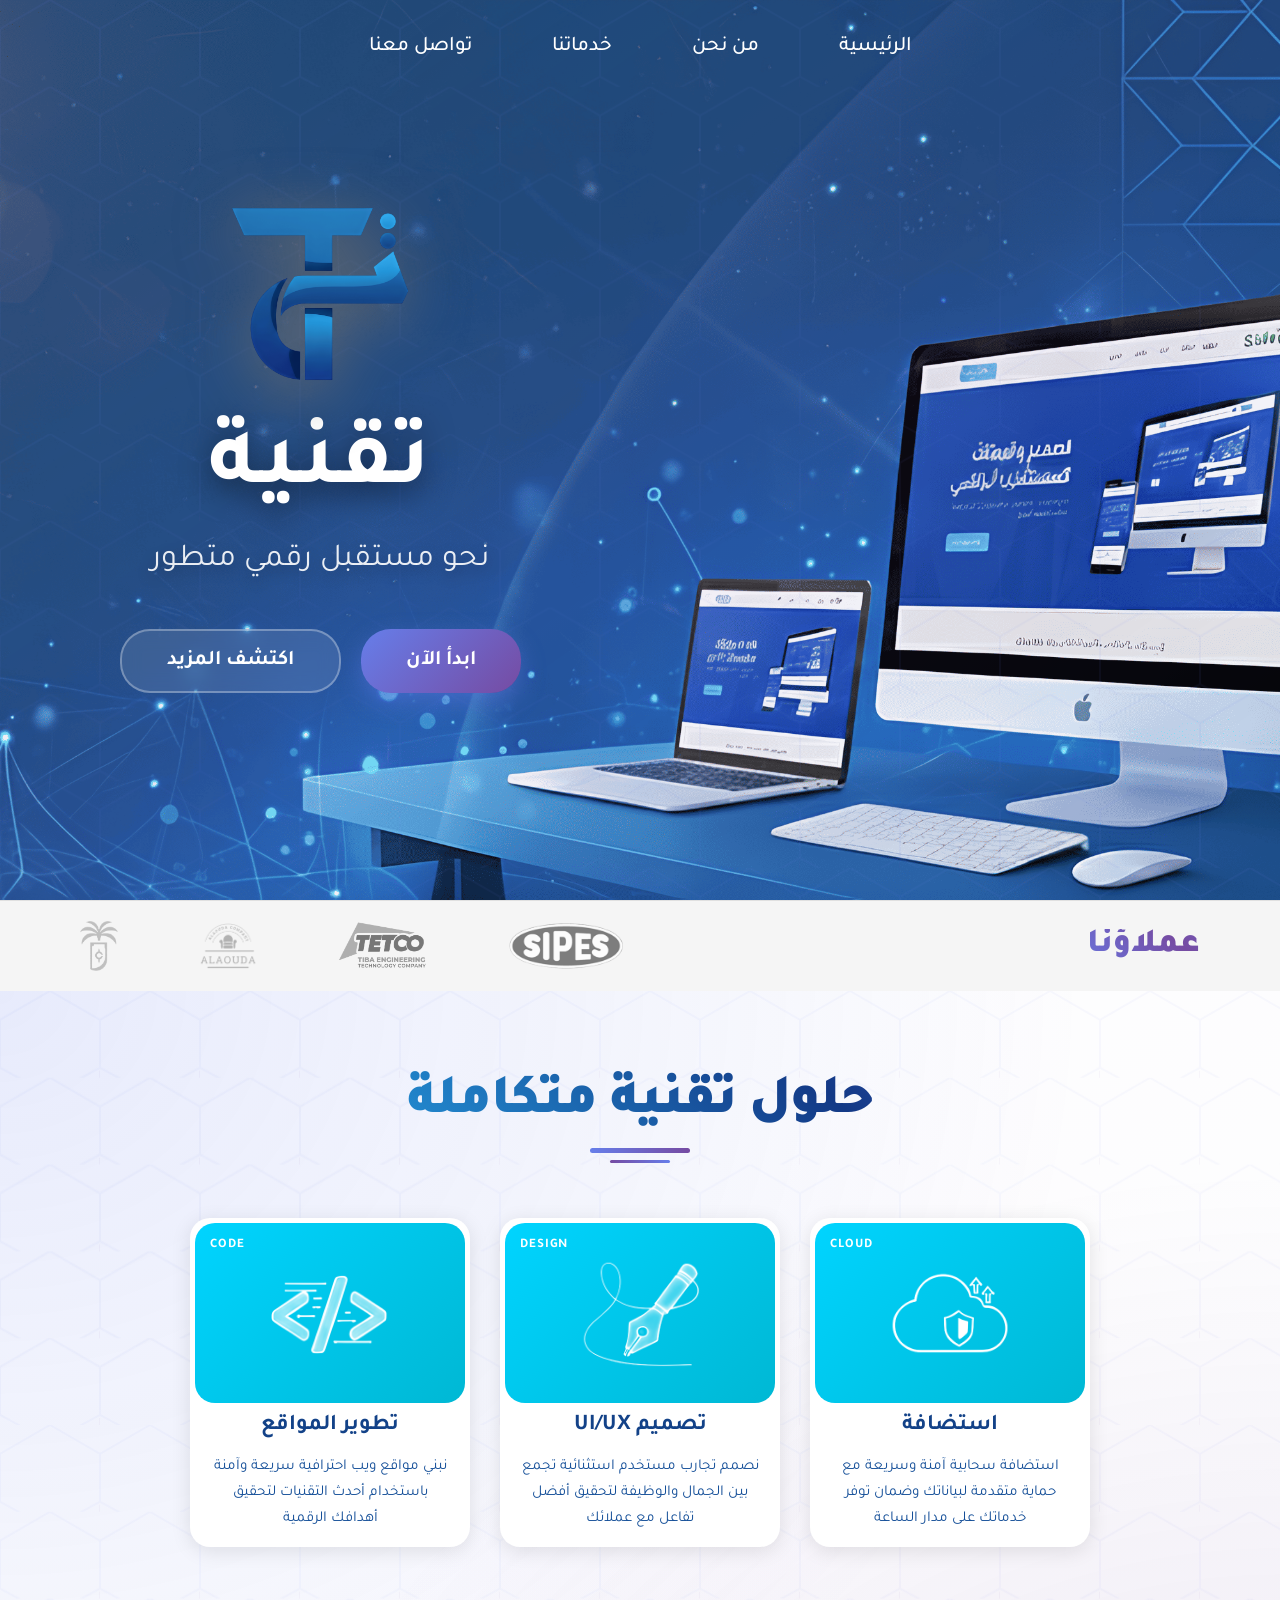
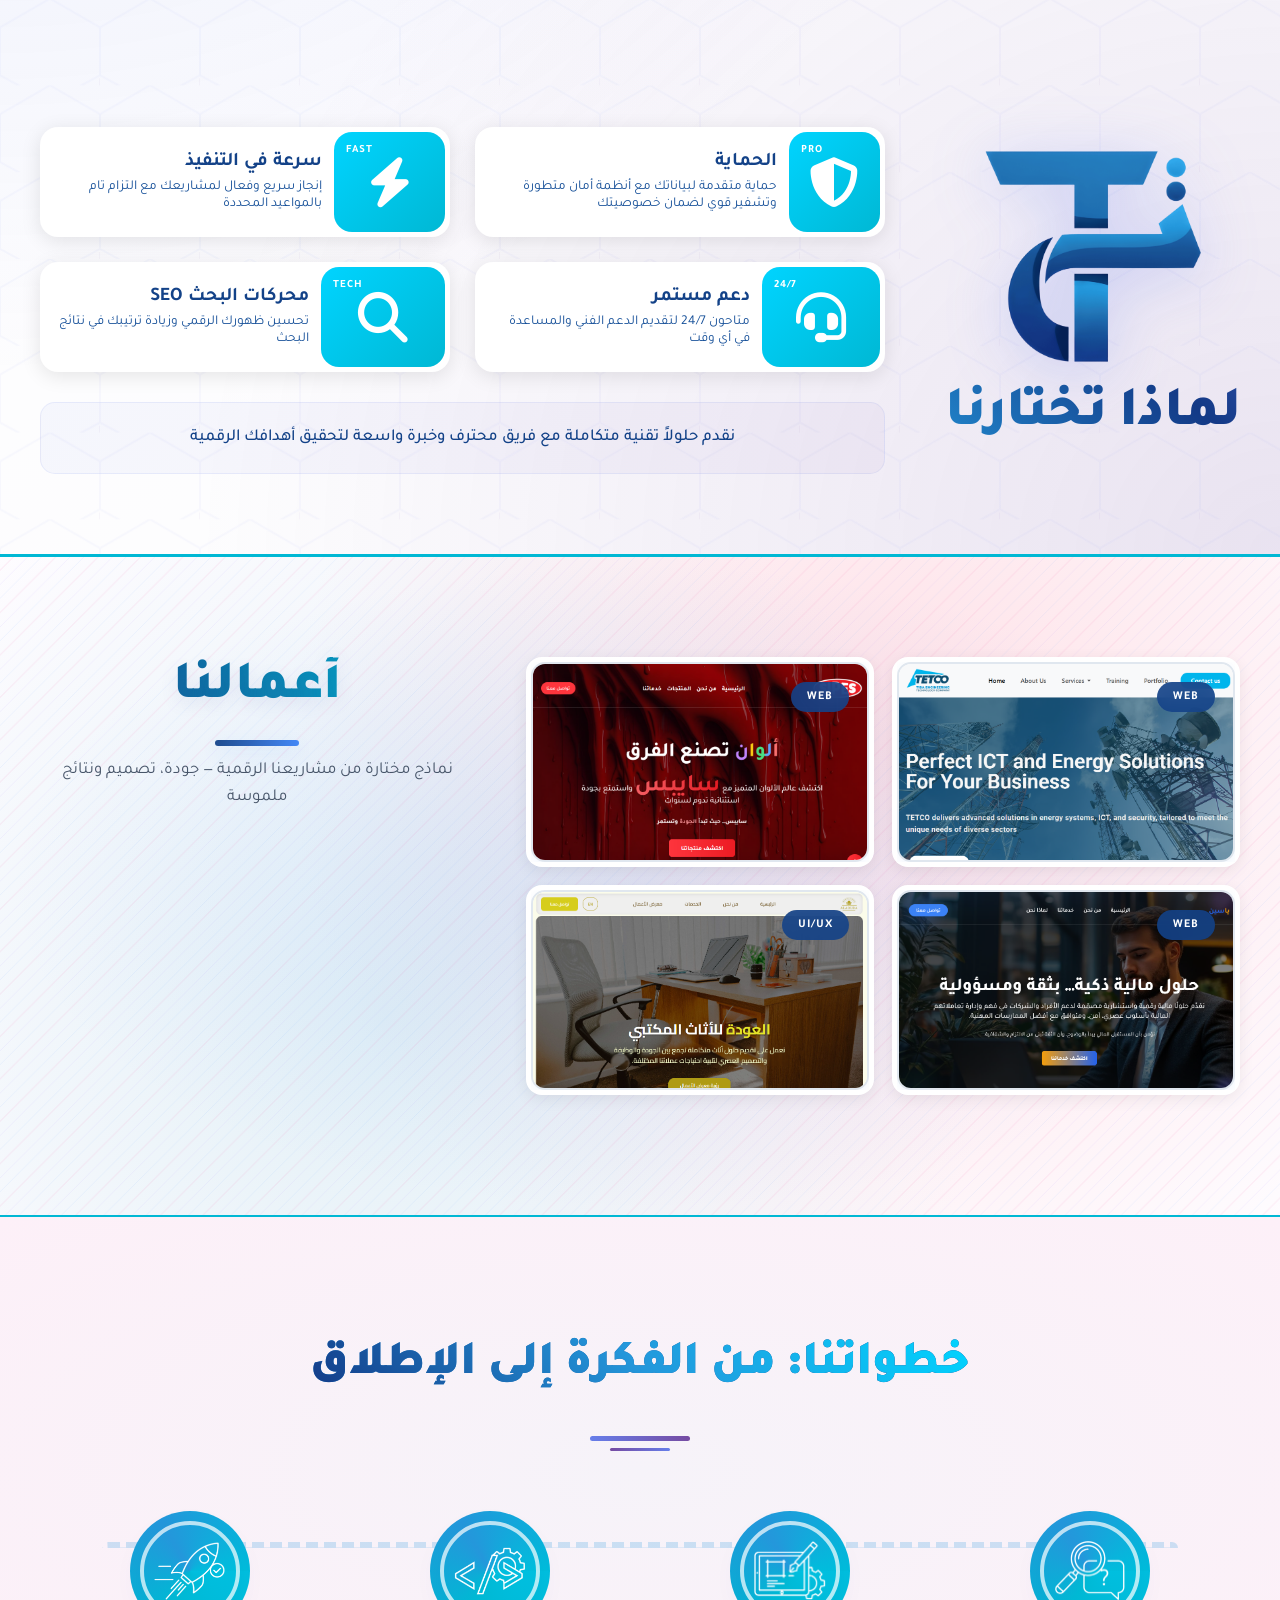
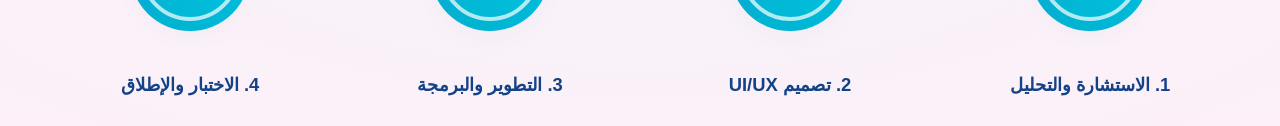
==== commit 61d27620: "كيفية العمل" ====
--- a/index.html
+++ b/index.html
@@ -199,50 +199,6 @@
                 </div>
             </div>
         </div>
-
-        <div class="how-we-work">
-            <h2 class="how-we-work-title">
-                <span class="title-main">خطواتنا: من الفكرة إلى الإطلاق</span>
-                <span class="title-tagline">How We Work — From idea to launch</span>
-            </h2>
-            <div class="how-we-work-steps">
-                <div class="how-step">
-                    <div class="how-circle">
-                        <div class="inner-circle">
-                            <img src="images/How We Work/Testing & Launch.png" alt="Testing & Launch">
-                        </div>
-                    </div>
-                    <div class="how-title-ar">الاختبار والإطلاق</div>
-                </div>
-
-                <div class="how-step">
-                    <div class="how-circle">
-                        <div class="inner-circle">
-                            <img src="images/How We Work/Development & Coding.png" alt="Development & Coding">
-                        </div>
-                    </div>
-                    <div class="how-title-ar">التطوير والبرمجة</div>
-                </div>
-
-                <div class="how-step">
-                    <div class="how-circle">
-                        <div class="inner-circle">
-                            <img src="images/How We Work/Planning & UIUX Design.png" alt="UI/UX Design">
-                        </div>
-                    </div>
-                    <div class="how-title-ar">تصميم UI/UX</div>
-                </div>
-
-                <div class="how-step">
-                    <div class="how-circle">
-                        <div class="inner-circle">
-                            <img src="images/How We Work/Consultation & Analysis.png" alt="Consultation & Analysis">
-                        </div>
-                    </div>
-                    <div class="how-title-ar">الاستشارة والتحليل</div>
-                </div>
-            </div>
-        </div>
     </section>
 
     <section class="portfolio">
@@ -297,6 +253,54 @@
         </div>
     </section>
 
+    <section class="how-we-work">
+        <h2 class="how-we-work-title">
+            <span class="title-main">خطواتنا: من الفكرة إلى الإطلاق</span>
+            <span class="title-tagline">How We Work — From idea to launch</span>
+        </h2>
+        <div class="how-we-work-steps">
+            <div class="how-step">
+                <div class="how-circle">
+                    <div class="inner-circle">
+                        <img src="images/HowWeWork/Consultation & Analysis.png" alt="Consultation & Analysis">
+                    </div>
+                </div>
+                <div class="how-title-ar"><span class="how-step-number">1.</span> الاستشارة والتحليل</div>
+            </div>
+
+            <div class="how-step">
+                <div class="how-circle">
+                    <div class="inner-circle">
+                        <img src="images/HowWeWork/Planning & UIUX Design.png" alt="UI/UX Design">
+                    </div>
+                </div>
+                <div class="how-title-ar"><span class="how-step-number">2.</span> تصميم UI/UX</div>
+            </div>
+
+            <div class="how-step">
+                <div class="how-circle">
+                    <div class="inner-circle">
+                        <img src="images/HowWeWork/Development & Coding.png" alt="Development & Coding">
+                    </div>
+                </div>
+                <div class="how-title-ar"><span class="how-step-number">3.</span> التطوير والبرمجة</div>
+            </div>
+
+            <div class="how-step">
+                <div class="how-circle">
+                    <div class="inner-circle">
+                        <img src="images/HowWeWork/Testing & Launch.png" alt="Testing & Launch">
+                    </div>
+                </div>
+                <div class="how-title-ar"><span class="how-step-number">4.</span> الاختبار والإطلاق</div>
+            </div>
+        </div>
+
+
+    </div>
+    </section>
+
+
 </body>
 
 </html>
--- a/css/sections.css
+++ b/css/sections.css
@@ -486,8 +486,26 @@
     align-items: center;
     gap: 30px;
     padding-top: 120px;
-    max-width: 1200px;
+    max-width: 100%;
     margin: 0 auto;
+    background: radial-gradient(#f6f3f9, #fdf0f8);
+    border-top: 2px solid #00B8D4;
+    
+}
+
+/* Background wrapper for How We Work section */
+.how-we-work::before {
+    content: '';
+    position: absolute;
+    inset: 0;
+    background-image:url("../images/HowWeWork/bg-home2.png");
+    background-size: cover;
+    background-position: top;
+    background-repeat: no-repeat;
+    /* z-index: -1; */
+    pointer-events: none;
+    background-attachment: fixed;
+    /* filter: invert(); */
 }
 
 .how-we-work-title {
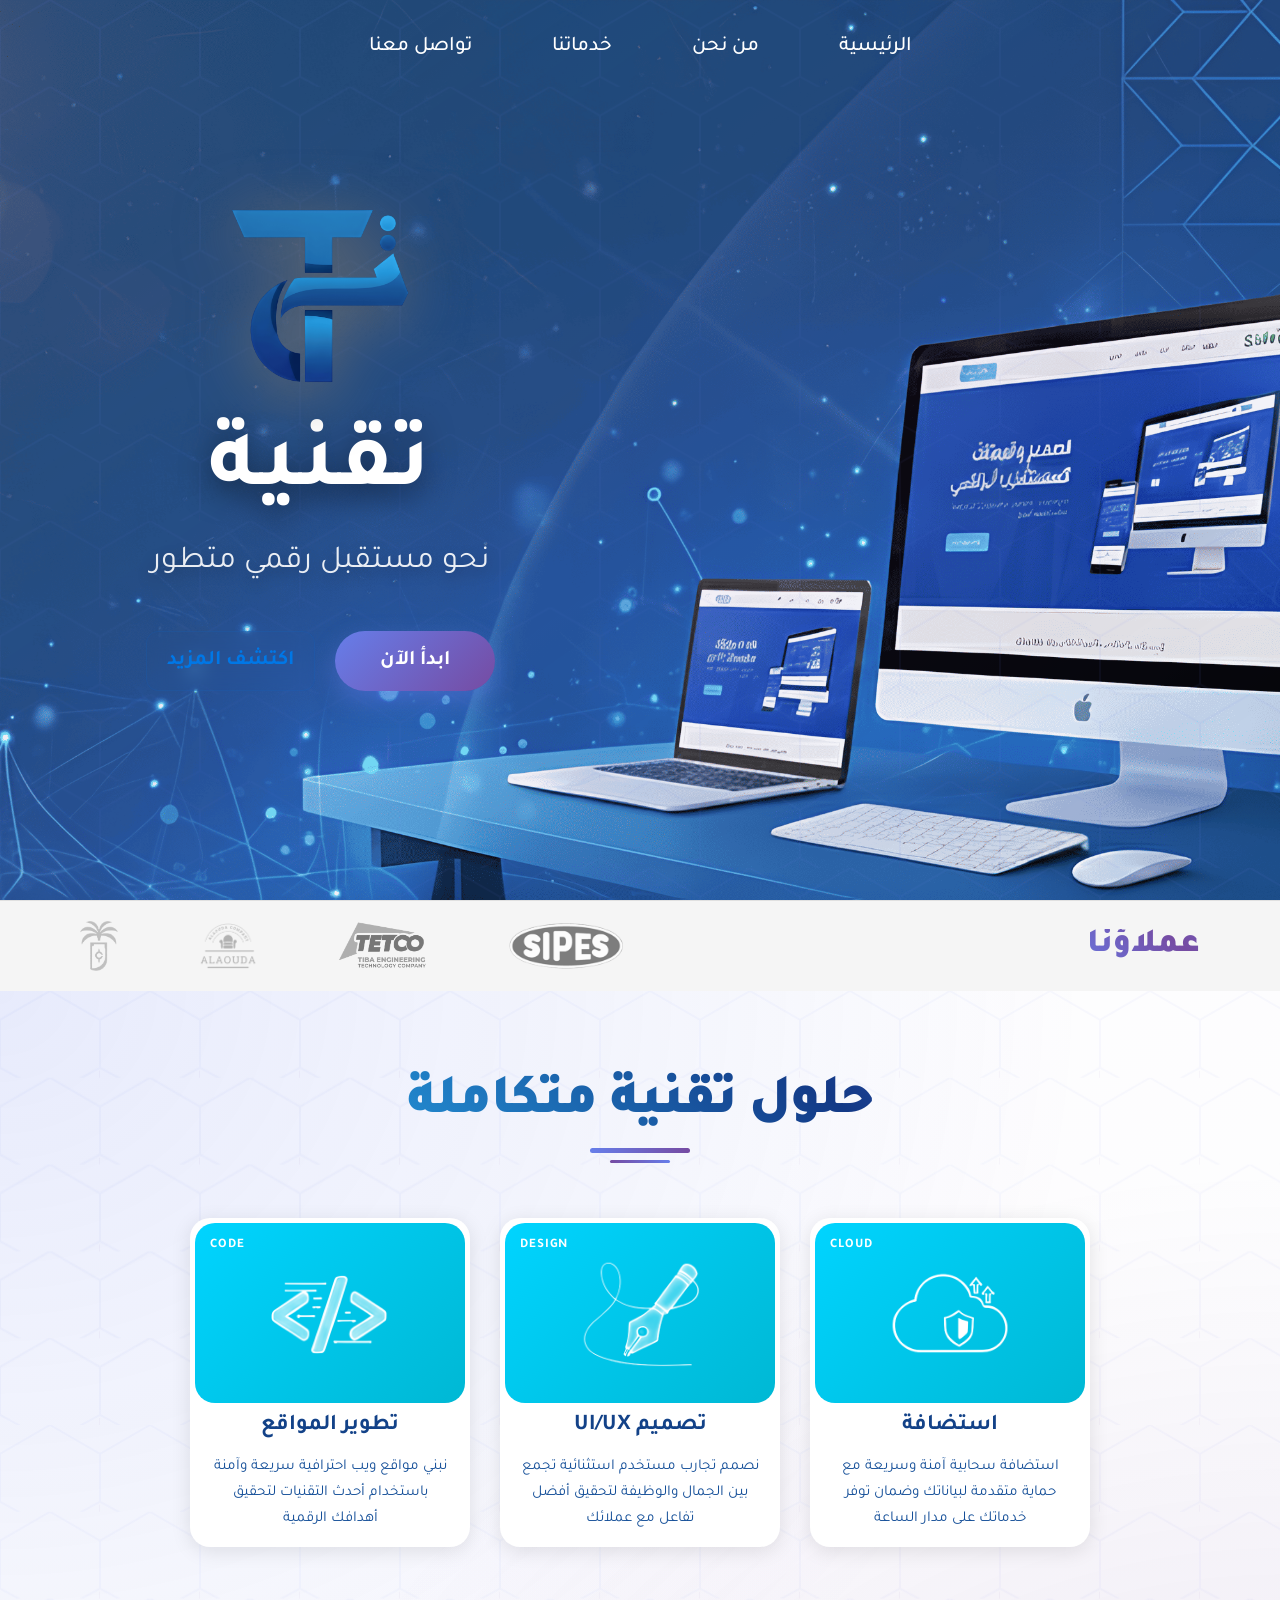
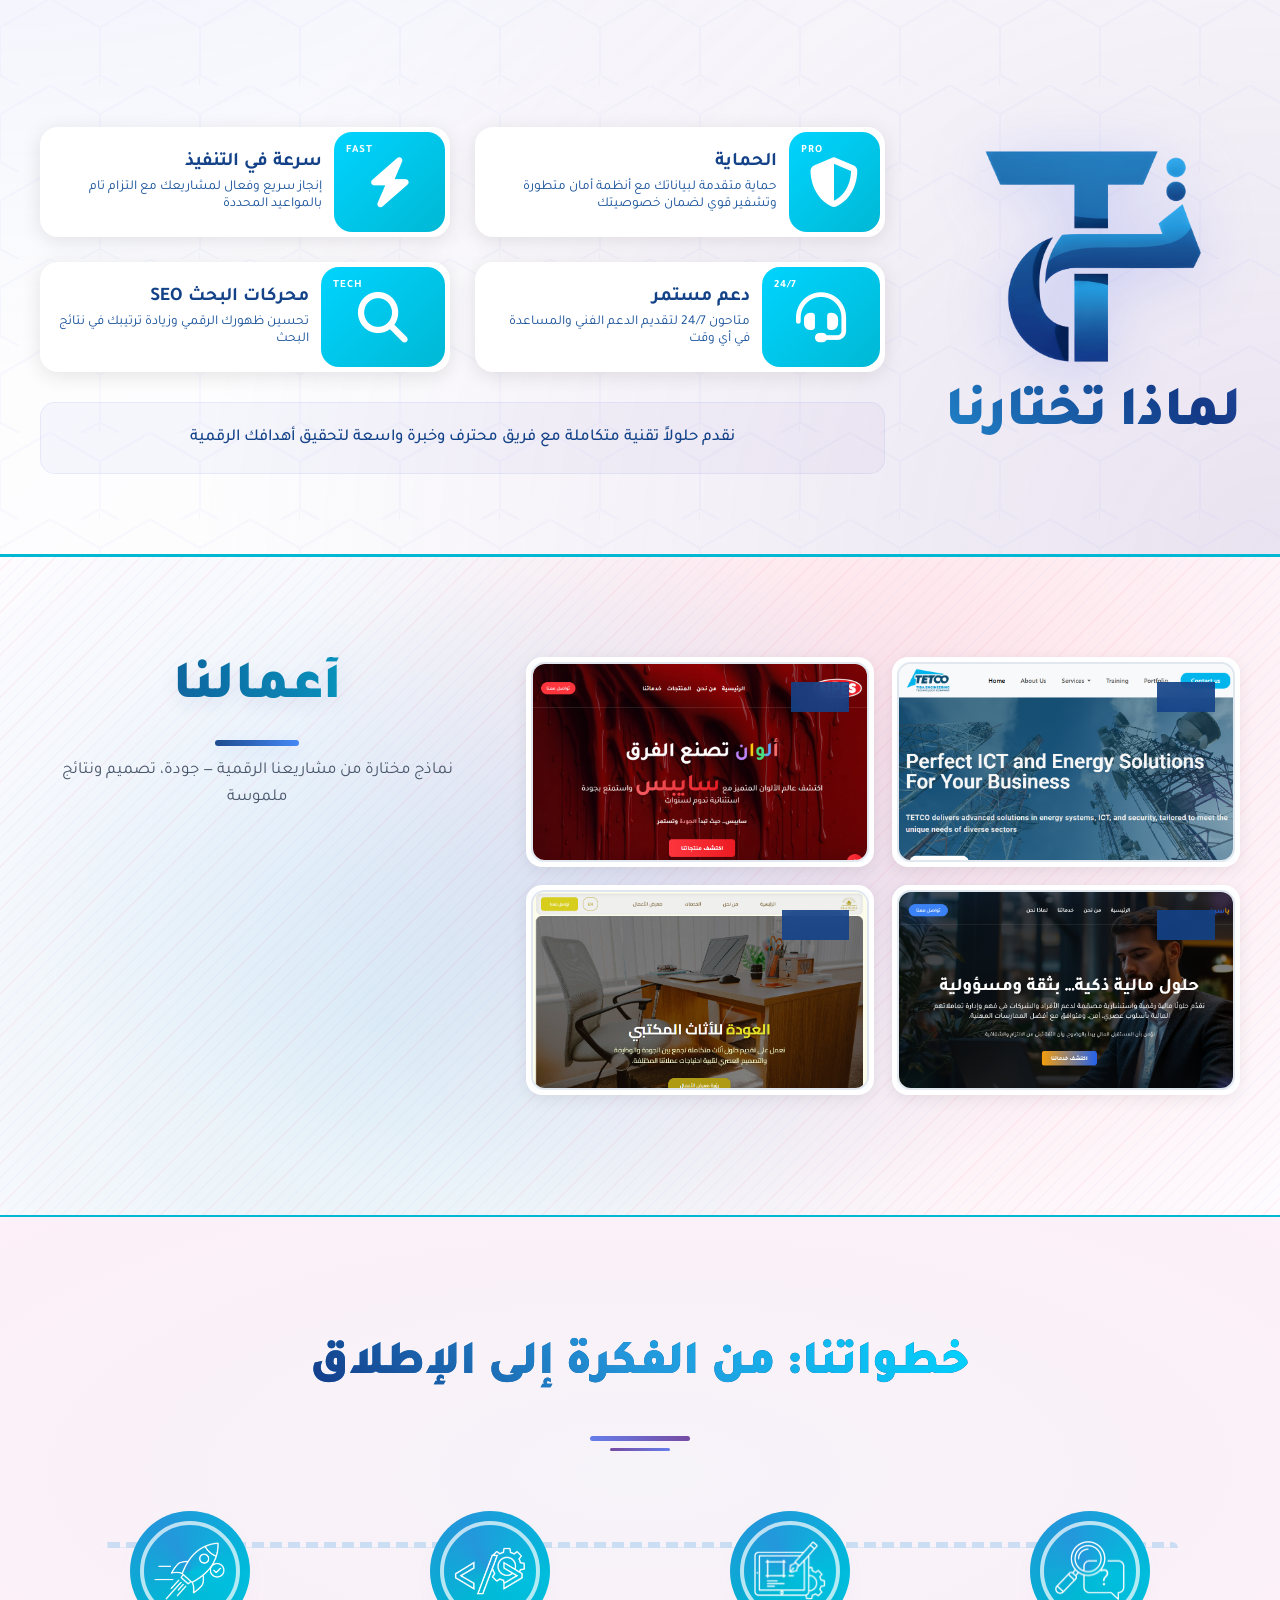
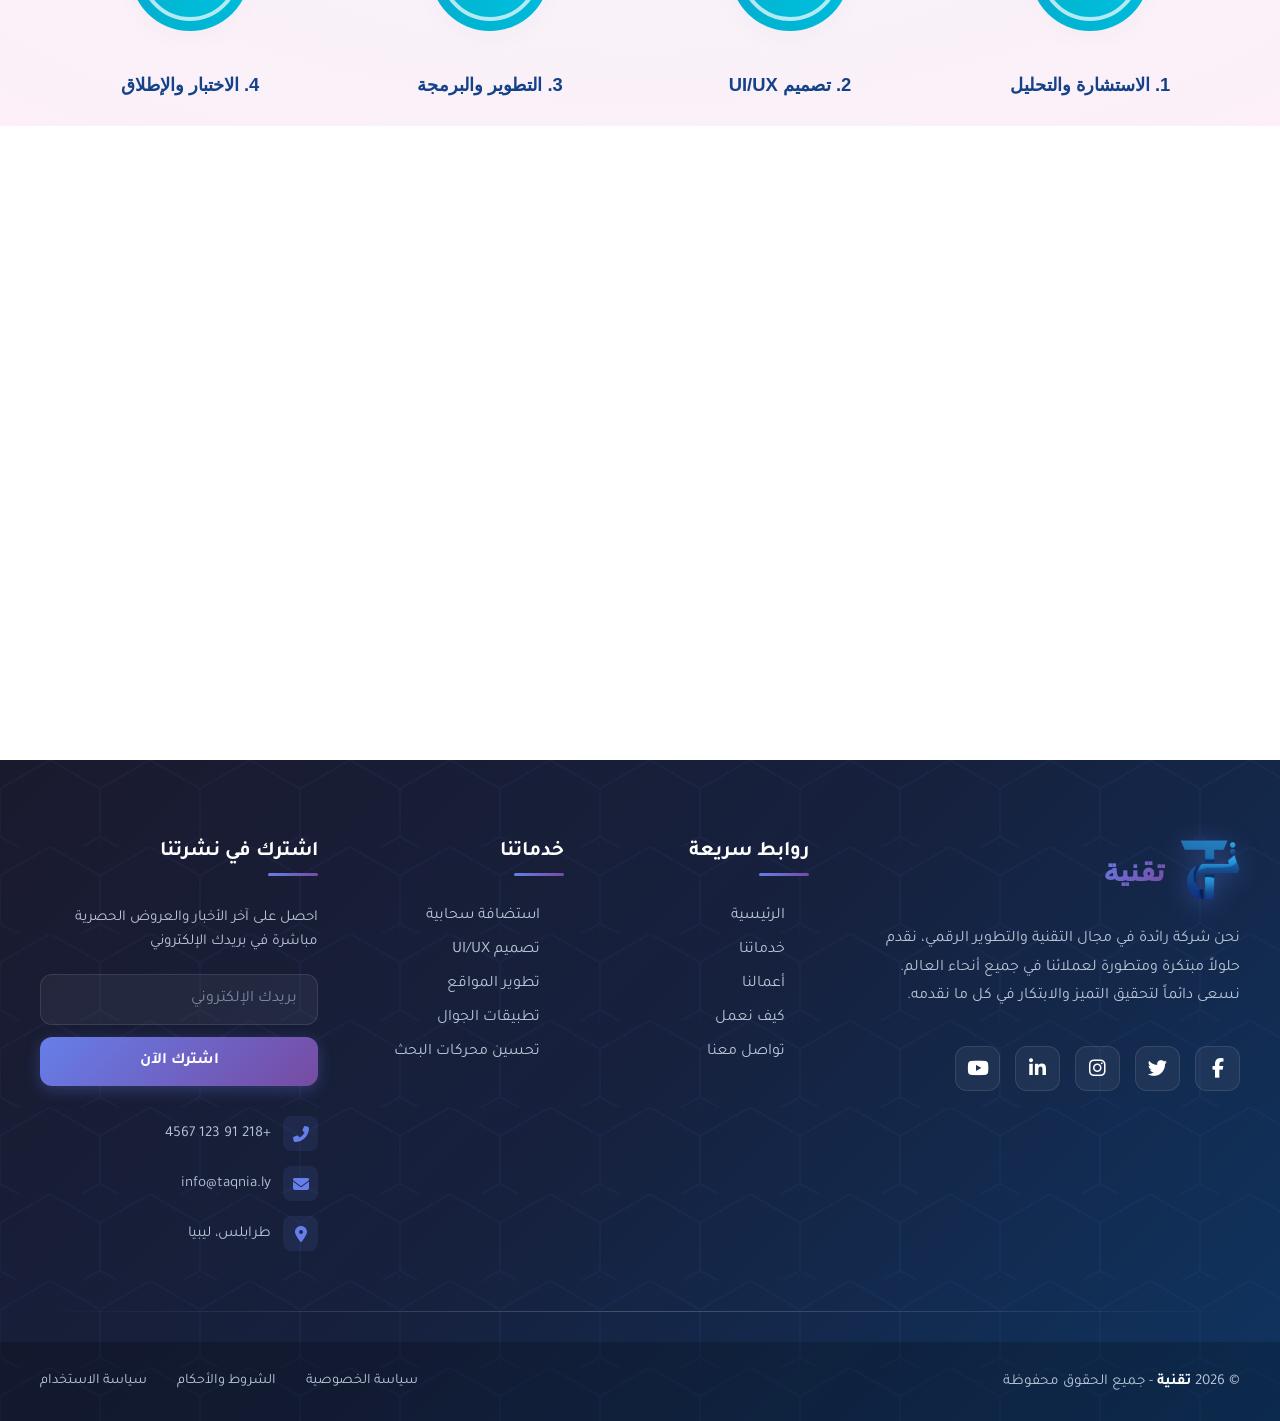
==== commit d473d937: "footer" ====
--- a/index.html
+++ b/index.html
@@ -14,6 +14,8 @@
     <link rel="stylesheet" href="css/clients.css">
     <link rel="stylesheet" href="css/sections.css">
     <link rel="stylesheet" href="css/portfolio.css">
+    <link rel="stylesheet" href="css/bg-color.css">
+    <link rel="stylesheet" href="css/footer.css">
 
 </head>
 
@@ -202,21 +204,19 @@
     </section>
 
     <section class="portfolio">
-        <div class="portfolio-bg-ripple">
-            <div class="stripe-overlay"
-                style="background-image: repeating-linear-gradient(-45deg, #3b82f6 0px, #3b82f6 1px, transparent 1px, transparent 10px, #8b5cf6 10px, #8b5cf6 11px, transparent 11px, transparent 20px, #ec4899 20px, #ec4899 21px, transparent 21px, transparent 30px); background-size: 42.4px 42.4px;">
-            </div>
-            <div class="portfolio-radial-overlay"></div>
+        <div class="bg1-bg-ripple">
+            <div class="stripe-overlay"></div>
+            <div class="bg1-radial-overlay"></div>
         </div>
 
         <div class="portfolio-content">
 
-                <div class="portfolio-left">
-                    <div class="portfolio-header">
-                        <h2 class="portfolio-title">أعمالنا</h2>
-                        <p class="portfolio-subtitle">نماذج مختارة من مشاريعنا الرقمية — جودة، تصميم ونتائج ملموسة</p>
-                    </div>
-                </div>
+            <div class="portfolio-left">
+                <div class="portfolio-header">
+                    <h2 class="portfolio-title">أعمالنا</h2>
+                    <p class="portfolio-subtitle">نماذج مختارة من مشاريعنا الرقمية — جودة، تصميم ونتائج ملموسة</p>
+                </div>
+            </div>
 
             <div class="portfolio-right">
                 <div class="portfolio-grid">
@@ -297,10 +297,165 @@
         </div>
 
 
-    </div>
-    </section>
-
+        </div>
+    </section>
+
+    <!-- Contact Us Section -->
+    <section class="contact-us">
+        <div class="contact-container">
+            <div class="contact-left">
+                <img class="contact-illustration" src="images/contact/contact.png" alt="لوحة تواصل" />
+                <div class="contact-info">
+                    <h3>تواصل معنا</h3>
+                    <p>نحن هنا لمساعدتك — أرسل رسالة وسنعاود الرد خلال 24 ساعة.</p>
+                    <ul>
+                        <li><i class="fas fa-phone-alt"></i> <strong>هاتف:</strong> +218 91 123 4567</li>
+                        <li><i class="fas fa-map-marker-alt"></i> <strong>الموقع:</strong> طرابلس، ليبيا</li>
+                        <li><i class="fas fa-clock"></i> <strong>ساعات العمل:</strong> 9ص - 6م</li>
+                    </ul>
+                </div>
+            </div>
+
+            <div class="contact-right">
+                <h2 class="contact-title">هل أنت مستعد للبدء؟</h2>
+                <p class="contact-sub">أخبرنا عن مشروعك، وسنتواصل سريعًا.</p>
+
+                <div class="contact-actions" role="region" aria-label="خيارات التواصل">
+                    <p class="contact-note">هل تود التواصل مباشرةً؟ اختر إحدى الطرق التالية:</p>
+
+                    <div class="action-buttons">
+                        <a class="btn-primary contact-cta" href="mailto:support@alaouda.ly"
+                            aria-label="أرسل عبر البريد الإلكتروني">أرسل عبر البريد</a>
+                        <a class="btn-secondary" href="tel:+218911234567" aria-label="اتصل الآن">اتصل الآن</a>
+                        <a class="btn-secondary" href="https://wa.me/218911234567" target="_blank" rel="noopener"
+                            aria-label="محادثة واتساب">واتساب</a>
+                    </div>
+
+                    <p class="contact-small">أو تواصل معنا عبر الهاتف: <a href="tel:+218911234567">+218 91 123 4567</a>
+                    </p>
+                </div>
+            </div>
+        </div>
+    </section>
+
+    <!-- Footer Section -->
+    <footer class="footer">
+        <!-- خلفية متحركة -->
+        <svg class="footer-bg-pattern" width="100%" height="100%" xmlns="http://www.w3.org/2000/svg">
+            <defs>
+                <pattern id="footer-hexagons" width="50" height="43.4" patternUnits="userSpaceOnUse"
+                    patternTransform="scale(2)">
+                    <path d="M25 0 L50 14.4 L50 38.4 L25 51.8 L0 38.4 L0 14.4 Z" fill="none" stroke="#667eea"
+                        stroke-width="1" opacity="0.2" />
+                    <path d="M25 0 L50 14.4 L50 38.4 L25 51.8 L0 38.4 L0 14.4 Z" transform="translate(50, 25.9)"
+                        fill="none" stroke="#764ba2" stroke-width="1" opacity="0.2" />
+                </pattern>
+            </defs>
+            <rect width="100%" height="100%" fill="url(#footer-hexagons)" />
+        </svg>
+
+        <div class="footer-content">
+            <div class="footer-grid">
+                <!-- قسم الشركة -->
+                <div class="footer-company">
+                    <div class="footer-logo-section">
+                        <img src="images/LOGO.png" alt="لوغو تقنية">
+                        <h3 class="footer-brand-name">تقنية</h3>
+                    </div>
+                    <p class="footer-description">
+                        نحن شركة رائدة في مجال التقنية والتطوير الرقمي، نقدم حلولاً مبتكرة ومتطورة لعملائنا في جميع
+                        أنحاء العالم. نسعى دائماً لتحقيق التميز والابتكار في كل ما نقدمه.
+                    </p>
+                    <div class="footer-social">
+                        <a href="#" class="social-icon" aria-label="فيسبوك">
+                            <i class="fab fa-facebook-f"></i>
+                        </a>
+                        <a href="#" class="social-icon" aria-label="تويتر">
+                            <i class="fab fa-twitter"></i>
+                        </a>
+                        <a href="#" class="social-icon" aria-label="إنستغرام">
+                            <i class="fab fa-instagram"></i>
+                        </a>
+                        <a href="#" class="social-icon" aria-label="لينكد إن">
+                            <i class="fab fa-linkedin-in"></i>
+                        </a>
+                        <a href="#" class="social-icon" aria-label="يوتيوب">
+                            <i class="fab fa-youtube"></i>
+                        </a>
+                    </div>
+                </div>
+
+                <!-- روابط سريعة -->
+                <div class="footer-section">
+                    <h4 class="footer-section-title">روابط سريعة</h4>
+                    <ul class="footer-links">
+                        <li><a href="#landing">الرئيسية</a></li>
+                        <li><a href="#services">خدماتنا</a></li>
+                        <li><a href="#portfolio">أعمالنا</a></li>
+                        <li><a href="#how-we-work">كيف نعمل</a></li>
+                        <li><a href="#contact">تواصل معنا</a></li>
+                    </ul>
+                </div>
+
+                <!-- خدماتنا -->
+                <div class="footer-section">
+                    <h4 class="footer-section-title">خدماتنا</h4>
+                    <ul class="footer-links">
+                        <li><a href="#">استضافة سحابية</a></li>
+                        <li><a href="#">تصميم UI/UX</a></li>
+                        <li><a href="#">تطوير المواقع</a></li>
+                        <li><a href="#">تطبيقات الجوال</a></li>
+                        <li><a href="#">تحسين محركات البحث</a></li>
+                    </ul>
+                </div>
+
+                <!-- النشرة البريدية -->
+                <div class="footer-newsletter">
+                    <h4 class="footer-section-title">اشترك في نشرتنا</h4>
+                    <p class="newsletter-text">
+                        احصل على آخر الأخبار والعروض الحصرية مباشرة في بريدك الإلكتروني
+                    </p>
+                    <form class="newsletter-form" onsubmit="event.preventDefault(); alert('شكراً لاشتراكك!');">
+                        <input type="email" class="newsletter-input" placeholder="بريدك الإلكتروني" required
+                            aria-label="البريد الإلكتروني للاشتراك">
+                        <button type="submit" class="newsletter-btn">اشترك الآن</button>
+                    </form>
+
+                    <div class="footer-contact-info">
+                        <div class="contact-item">
+                            <i class="fas fa-phone-alt"></i>
+                            <a href="tel:+218911234567">+218 91 123 4567</a>
+                        </div>
+                        <div class="contact-item">
+                            <i class="fas fa-envelope"></i>
+                            <a href="mailto:info@taqnia.ly">info@taqnia.ly</a>
+                        </div>
+                        <div class="contact-item">
+                            <i class="fas fa-map-marker-alt"></i>
+                            <span>طرابلس، ليبيا</span>
+                        </div>
+                    </div>
+                </div>
+            </div>
+
+            <div class="footer-divider"></div>
+        </div>
+
+        <!-- قسم الحقوق -->
+        <div class="footer-bottom">
+            <div class="footer-bottom-content">
+                <p class="footer-copyright">
+                    © 2026 <strong>تقنية</strong> - جميع الحقوق محفوظة
+                </p>
+                <ul class="footer-bottom-links">
+                    <li><a href="#">سياسة الخصوصية</a></li>
+                    <li><a href="#">الشروط والأحكام</a></li>
+                    <li><a href="#">سياسة الاستخدام</a></li>
+                </ul>
+            </div>
+        </div>
+    </footer>
 
 </body>
 
-</html>
+</html>
--- a/css/sections.css
+++ b/css/sections.css
@@ -626,3 +626,119 @@
         width: 100%;
     }
 }
+
+/* ------------------------- تواصل معنا ------------------------- */
+.contact-us {
+    position: relative;
+    z-index: 2;
+    padding: 80px 20px;
+    /* Subtle radial glow + soft stripe overlay for texture */
+    background:
+        radial-gradient(600px 400px at 10% 10%, rgba(0,168,255,0.08) 0%, rgba(0,168,255,0.04) 18%, transparent 40%),
+        linear-gradient(180deg,#fbfdff 0%, #ffffff 100%);
+    overflow: hidden;
+    direction: rtl;
+}
+
+.contact-us::before {
+    content: "";
+    position: absolute;
+    inset: 0;
+    /* increased-density diagonal pattern for better texture */
+    background-image: repeating-linear-gradient(135deg, rgba(2,35,86,0.04) 0 2px, transparent 2px 8px);
+    opacity: 0.98;
+    pointer-events: none;
+    mix-blend-mode: overlay;
+}
+
+/* ensure CTAs stay above overlays */
+.contact-cta, .btn-secondary { position: relative; z-index: 3; }
+
+.contact-container {
+    max-width: 1100px;
+    margin: 0 auto;
+    display: grid;
+    grid-template-columns: 1fr 1fr;
+    gap: 36px;
+    align-items: center;
+}
+
+.contact-left {
+    display: flex;
+    flex-direction: column;
+    gap: 18px;
+    align-items: center;
+    text-align: center;
+}
+
+.contact-illustration {
+    width: 320px;
+    max-width: 100%;
+    height: auto;
+    border-radius: 12px;
+    filter: drop-shadow(0 14px 30px rgba(2,35,86,0.06));
+}
+
+.contact-info h3 {
+    margin: 0;
+    color: #003a72;
+    font-weight: 800;
+    font-size: 1.15rem;
+}
+
+.contact-info p { color: #2b6ea6; margin: 6px 0 10px; }
+
+.contact-info ul { list-style: none; padding: 0; margin: 0; display: flex; flex-direction: column; gap: 8px; color: #274b6b; font-size: 0.98rem; }
+
+.contact-right { text-align: right; }
+
+.contact-title {
+    font-size: 2.1rem;
+    font-weight: 900;
+    margin: 0 0 8px 0;
+    background: linear-gradient(45deg,#003a72,#00a8ff);
+    -webkit-background-clip: text;
+    background-clip: text;
+    -webkit-text-fill-color: transparent;
+}
+
+.contact-sub { color: #235a86; margin-bottom: 16px; font-weight: 500; }
+
+/* simplified contact actions (no form) */
+.contact-actions { display: flex; flex-direction: column; gap: 12px; }
+
+.contact-note { color: #274b6b; margin: 0; }
+
+.action-buttons { display: flex; gap: 12px; flex-wrap: wrap; align-items: center; }
+
+.contact-small { margin: 0; color: #274b6b; font-size: 0.95rem; }
+
+.contact-cta { display: inline-flex; align-items: center; justify-content: center; padding: 12px 28px; border-radius: 12px; font-weight: 700; color: #fff; background: linear-gradient(90deg,#0077e6,#00b4ff); border: none; box-shadow: 0 10px 30px rgba(0,119,230,0.12); text-decoration: none; transition: transform 0.18s ease, filter 0.18s ease; }
+
+.btn-secondary { display: inline-flex; align-items: center; justify-content: center; padding: 12px 20px; border-radius: 12px; background: transparent; color: #0077e6; border: 1.5px solid rgba(0,119,230,0.12); text-decoration: none; font-weight: 700; }
+
+.contact-cta:hover, .contact-cta:focus, .btn-secondary:hover, .btn-secondary:focus { transform: translateY(-3px); filter: brightness(1.04); }
+
+/* accessibility helper */
+.sr-only { position: absolute; width: 1px; height: 1px; padding: 0; margin: -1px; overflow: hidden; clip: rect(0,0,0,0); white-space: nowrap; border: 0; }
+
+/* accessibility helper */
+.sr-only { position: absolute; width: 1px; height: 1px; padding: 0; margin: -1px; overflow: hidden; clip: rect(0,0,0,0); white-space: nowrap; border: 0; }
+
+/* responsiveness */
+@media (max-width: 900px) {
+    .contact-container { grid-template-columns: 1fr; padding: 20px; }
+    .contact-left { flex-direction: row; gap: 16px; text-align: left; }
+    .contact-info { text-align: left; }
+    .form-row { grid-template-columns: 1fr; }
+    .contact-illustration { width: 220px; }
+}
+
+@media (max-width: 480px) {
+    .contact-title { font-size: 1.6rem; }
+    .contact-illustration { width: 180px; }
+    .contact-input { padding: 10px; }
+    .contact-cta { width: 100%; }
+}
+
+
--- a/css/bg-color.css
+++ b/css/bg-color.css
@@ -0,0 +1,47 @@
+/* Ripple background for bg1 */
+
+.bg1-bg-ripple {
+    position: absolute;
+    inset: 0;
+    z-index: 0;
+    background: #fefcff;
+    pointer-events: none;
+    overflow: hidden;
+    background-image:
+        radial-gradient(circle at 30% 70%, rgba(173, 216, 230, 0.35), transparent 60%),
+        radial-gradient(circle at 70% 30%, rgba(255, 182, 193, 0.4), transparent 60%);
+    background-repeat: no-repeat;
+
+
+
+    .stripe-overlay {
+        position: absolute;
+        inset: 0;
+        opacity: 0.07;
+        pointer-events: none;
+        background-image: repeating-linear-gradient(-45deg, #3b82f6 0px, #3b82f6 1px, transparent 1px, transparent 10px, #8b5cf6 10px, #8b5cf6 11px, transparent 11px, transparent 20px, #ec4899 20px, #ec4899 21px, transparent 21px, transparent 30px);
+        background-size: 42.4px 42.4px;
+    }
+
+    .stripe-overlay[style] {
+        background-repeat: repeat;
+        background-position: 0 0;
+    }
+
+    body.dark .stripe-overlay {
+        opacity: 0.05;
+    }
+
+
+
+    .bg1-radial-overlay {
+        position: absolute;
+        inset: 0;
+        background: radial-gradient(ellipse at center, rgba(59, 130, 246, 0.10) 0%, transparent 70%);
+        pointer-events: none;
+    }
+
+    body.dark .bg1-radial-overlay {
+        background: radial-gradient(ellipse at center, rgba(59, 130, 246, 0.05) 0%, transparent 70%);
+    }
+}
--- a/css/footer.css
+++ b/css/footer.css
@@ -0,0 +1,400 @@
+/* ========================================
+   Footer Styles - تصميم الفوتر
+   ======================================== */
+
+.footer {
+    position: relative;
+    background: linear-gradient(135deg, #1a1a2e 0%, #16213e 50%, #0f3460 100%);
+    color: #fff;
+    padding: 80px 0 0;
+    overflow: hidden;
+}
+
+/* خلفية متحركة بنمط سداسي */
+.footer-bg-pattern {
+    position: absolute;
+    top: 0;
+    left: 0;
+    width: 100%;
+    height: 100%;
+    opacity: 0.3;
+    z-index: 0;
+}
+
+/* المحتوى الرئيسي */
+.footer-content {
+    position: relative;
+    z-index: 1;
+    max-width: 1400px;
+    margin: 0 auto;
+    padding: 0 40px;
+}
+
+/* الشبكة الرئيسية */
+.footer-grid {
+    display: grid;
+    grid-template-columns: 2fr 1fr 1fr 1.5fr;
+    gap: 60px;
+    margin-bottom: 60px;
+}
+
+/* قسم الشركة */
+.footer-company {
+    display: flex;
+    flex-direction: column;
+    gap: 25px;
+}
+
+.footer-logo-section {
+    display: flex;
+    align-items: center;
+    gap: 15px;
+}
+
+.footer-logo-section img {
+    width: 60px;
+    height: 60px;
+    filter: drop-shadow(0 4px 12px rgba(102, 126, 234, 0.4));
+    transition: transform 0.3s ease;
+}
+
+.footer-logo-section img:hover {
+    transform: scale(1.1) rotate(5deg);
+}
+
+.footer-brand-name {
+    font-size: 2rem;
+    font-weight: 800;
+    background: linear-gradient(135deg, #667eea, #764ba2);
+    -webkit-background-clip: text;
+    -webkit-text-fill-color: transparent;
+    background-clip: text;
+}
+
+.footer-description {
+    color: #b8c5d6;
+    line-height: 1.8;
+    font-size: 1rem;
+}
+
+/* أيقونات التواصل الاجتماعي */
+.footer-social {
+    display: flex;
+    gap: 15px;
+    margin-top: 10px;
+}
+
+.social-icon {
+    width: 45px;
+    height: 45px;
+    display: flex;
+    align-items: center;
+    justify-content: center;
+    background: rgba(255, 255, 255, 0.05);
+    border-radius: 12px;
+    color: #fff;
+    font-size: 1.2rem;
+    transition: all 0.3s ease;
+    border: 1px solid rgba(255, 255, 255, 0.1);
+    text-decoration: none;
+}
+
+.social-icon:hover {
+    background: linear-gradient(135deg, #667eea, #764ba2);
+    transform: translateY(-5px);
+    box-shadow: 0 10px 25px rgba(102, 126, 234, 0.4);
+    border-color: transparent;
+}
+
+/* أقسام الروابط */
+.footer-section {
+    display: flex;
+    flex-direction: column;
+    gap: 20px;
+}
+
+.footer-section-title {
+    font-size: 1.3rem;
+    font-weight: 700;
+    margin-bottom: 10px;
+    position: relative;
+    padding-bottom: 12px;
+}
+
+.footer-section-title::after {
+    content: '';
+    position: absolute;
+    bottom: 0;
+    right: 0;
+    width: 50px;
+    height: 3px;
+    background: linear-gradient(90deg, #667eea, #764ba2);
+    border-radius: 2px;
+}
+
+.footer-links {
+    display: flex;
+    flex-direction: column;
+    gap: 12px;
+    list-style: none;
+}
+
+.footer-links li a {
+    color: #b8c5d6;
+    text-decoration: none;
+    font-size: 1rem;
+    transition: all 0.3s ease;
+    display: inline-flex;
+    align-items: center;
+    gap: 8px;
+}
+
+.footer-links li a::before {
+    content: '←';
+    opacity: 0;
+    transform: translateX(10px);
+    transition: all 0.3s ease;
+}
+
+.footer-links li a:hover {
+    color: #fff;
+    padding-right: 10px;
+}
+
+.footer-links li a:hover::before {
+    opacity: 1;
+    transform: translateX(0);
+}
+
+/* قسم النشرة البريدية */
+.footer-newsletter {
+    display: flex;
+    flex-direction: column;
+    gap: 20px;
+}
+
+.newsletter-text {
+    color: #b8c5d6;
+    font-size: 0.95rem;
+    line-height: 1.6;
+}
+
+.newsletter-form {
+    display: flex;
+    flex-direction: column;
+    gap: 12px;
+}
+
+.newsletter-input {
+    padding: 15px 20px;
+    border: 1px solid rgba(255, 255, 255, 0.1);
+    border-radius: 12px;
+    background: rgba(255, 255, 255, 0.05);
+    color: #fff;
+    font-size: 1rem;
+    font-family: 'Tajawal', sans-serif;
+    transition: all 0.3s ease;
+    outline: none;
+}
+
+.newsletter-input::placeholder {
+    color: #7a8a9e;
+}
+
+.newsletter-input:focus {
+    border-color: #667eea;
+    background: rgba(255, 255, 255, 0.08);
+    box-shadow: 0 0 0 3px rgba(102, 126, 234, 0.1);
+}
+
+.newsletter-btn {
+    padding: 15px 30px;
+    background: linear-gradient(135deg, #667eea, #764ba2);
+    border: none;
+    border-radius: 12px;
+    color: #fff;
+    font-size: 1rem;
+    font-weight: 600;
+    font-family: 'Tajawal', sans-serif;
+    cursor: pointer;
+    transition: all 0.3s ease;
+    box-shadow: 0 4px 15px rgba(102, 126, 234, 0.3);
+}
+
+.newsletter-btn:hover {
+    transform: translateY(-2px);
+    box-shadow: 0 8px 25px rgba(102, 126, 234, 0.5);
+}
+
+.newsletter-btn:active {
+    transform: translateY(0);
+}
+
+/* معلومات الاتصال */
+.footer-contact-info {
+    display: flex;
+    flex-direction: column;
+    gap: 15px;
+    margin-top: 10px;
+}
+
+.contact-item {
+    display: flex;
+    align-items: center;
+    gap: 12px;
+    color: #b8c5d6;
+    font-size: 0.95rem;
+}
+
+.contact-item i {
+    width: 35px;
+    height: 35px;
+    display: flex;
+    align-items: center;
+    justify-content: center;
+    background: rgba(102, 126, 234, 0.1);
+    border-radius: 8px;
+    color: #667eea;
+    font-size: 1rem;
+}
+
+.contact-item a {
+    color: #b8c5d6;
+    text-decoration: none;
+    transition: color 0.3s ease;
+}
+
+.contact-item a:hover {
+    color: #fff;
+}
+
+/* خط الفاصل */
+.footer-divider {
+    height: 1px;
+    background: linear-gradient(90deg,
+            transparent 0%,
+            rgba(255, 255, 255, 0.1) 20%,
+            rgba(255, 255, 255, 0.2) 50%,
+            rgba(255, 255, 255, 0.1) 80%,
+            transparent 100%);
+    margin: 40px 0 30px;
+}
+
+/* قسم الحقوق */
+.footer-bottom {
+    padding: 30px 40px;
+    background: rgba(0, 0, 0, 0.2);
+    position: relative;
+}
+
+.footer-bottom-content {
+    max-width: 1400px;
+    margin: 0 auto;
+    display: flex;
+    justify-content: space-between;
+    align-items: center;
+    flex-wrap: wrap;
+    gap: 20px;
+}
+
+.footer-copyright {
+    color: #b8c5d6;
+    font-size: 0.95rem;
+}
+
+.footer-copyright strong {
+    color: #fff;
+    font-weight: 700;
+}
+
+.footer-bottom-links {
+    display: flex;
+    gap: 30px;
+    list-style: none;
+}
+
+.footer-bottom-links a {
+    color: #b8c5d6;
+    text-decoration: none;
+    font-size: 0.9rem;
+    transition: color 0.3s ease;
+}
+
+.footer-bottom-links a:hover {
+    color: #fff;
+}
+
+/* تأثيرات متحركة */
+@keyframes float {
+
+    0%,
+    100% {
+        transform: translateY(0);
+    }
+
+    50% {
+        transform: translateY(-10px);
+    }
+}
+
+.footer-logo-section img {
+    animation: float 3s ease-in-out infinite;
+}
+
+/* استجابة للشاشات المتوسطة */
+@media (max-width: 1024px) {
+    .footer-grid {
+        grid-template-columns: 1fr 1fr;
+        gap: 40px;
+    }
+
+    .footer-company {
+        grid-column: 1 / -1;
+    }
+}
+
+/* استجابة للشاشات الصغيرة */
+@media (max-width: 768px) {
+    .footer {
+        padding: 60px 0 0;
+    }
+
+    .footer-content {
+        padding: 0 20px;
+    }
+
+    .footer-grid {
+        grid-template-columns: 1fr;
+        gap: 40px;
+    }
+
+    .footer-company {
+        grid-column: 1;
+    }
+
+    .footer-bottom-content {
+        flex-direction: column;
+        text-align: center;
+        gap: 15px;
+    }
+
+    .footer-bottom-links {
+        flex-direction: column;
+        gap: 15px;
+    }
+}
+
+/* استجابة للشاشات الصغيرة جداً */
+@media (max-width: 480px) {
+    .footer-brand-name {
+        font-size: 1.5rem;
+    }
+
+    .footer-section-title {
+        font-size: 1.1rem;
+    }
+
+    .footer-social {
+        justify-content: center;
+    }
+}
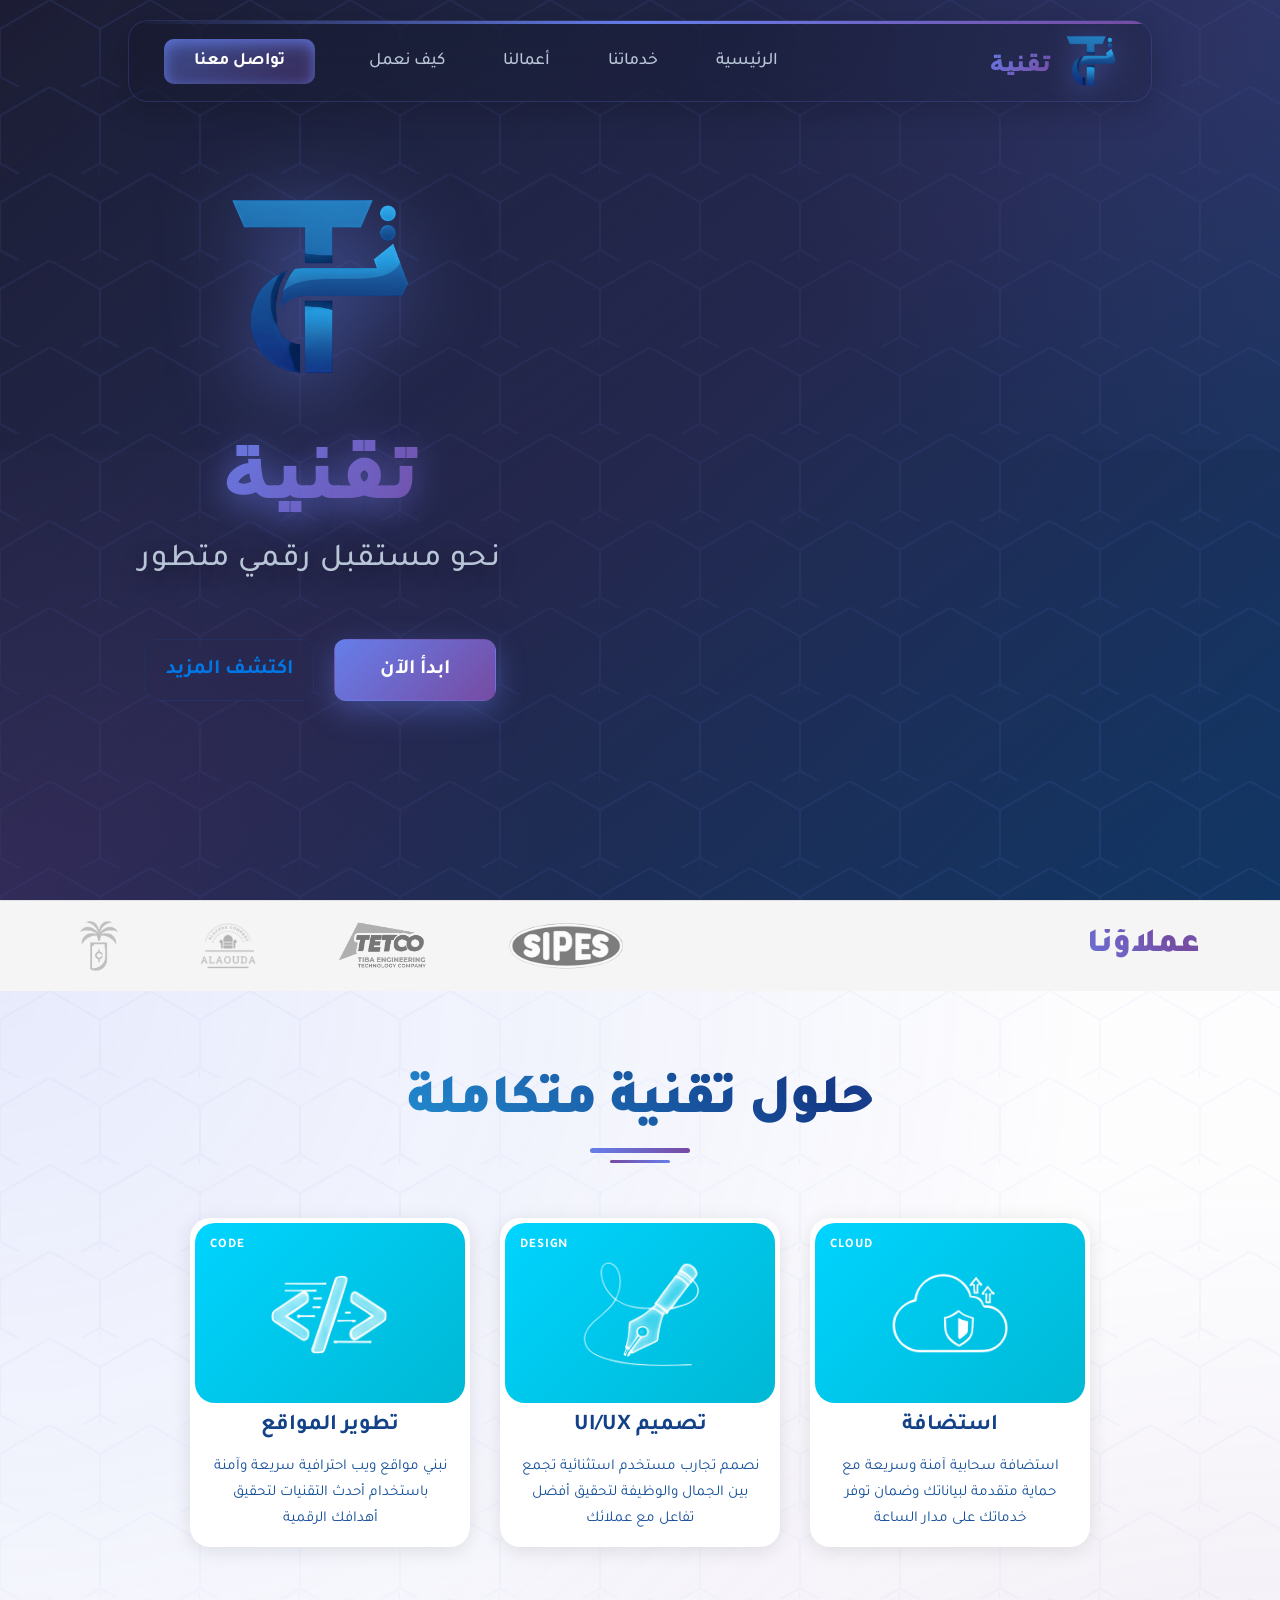
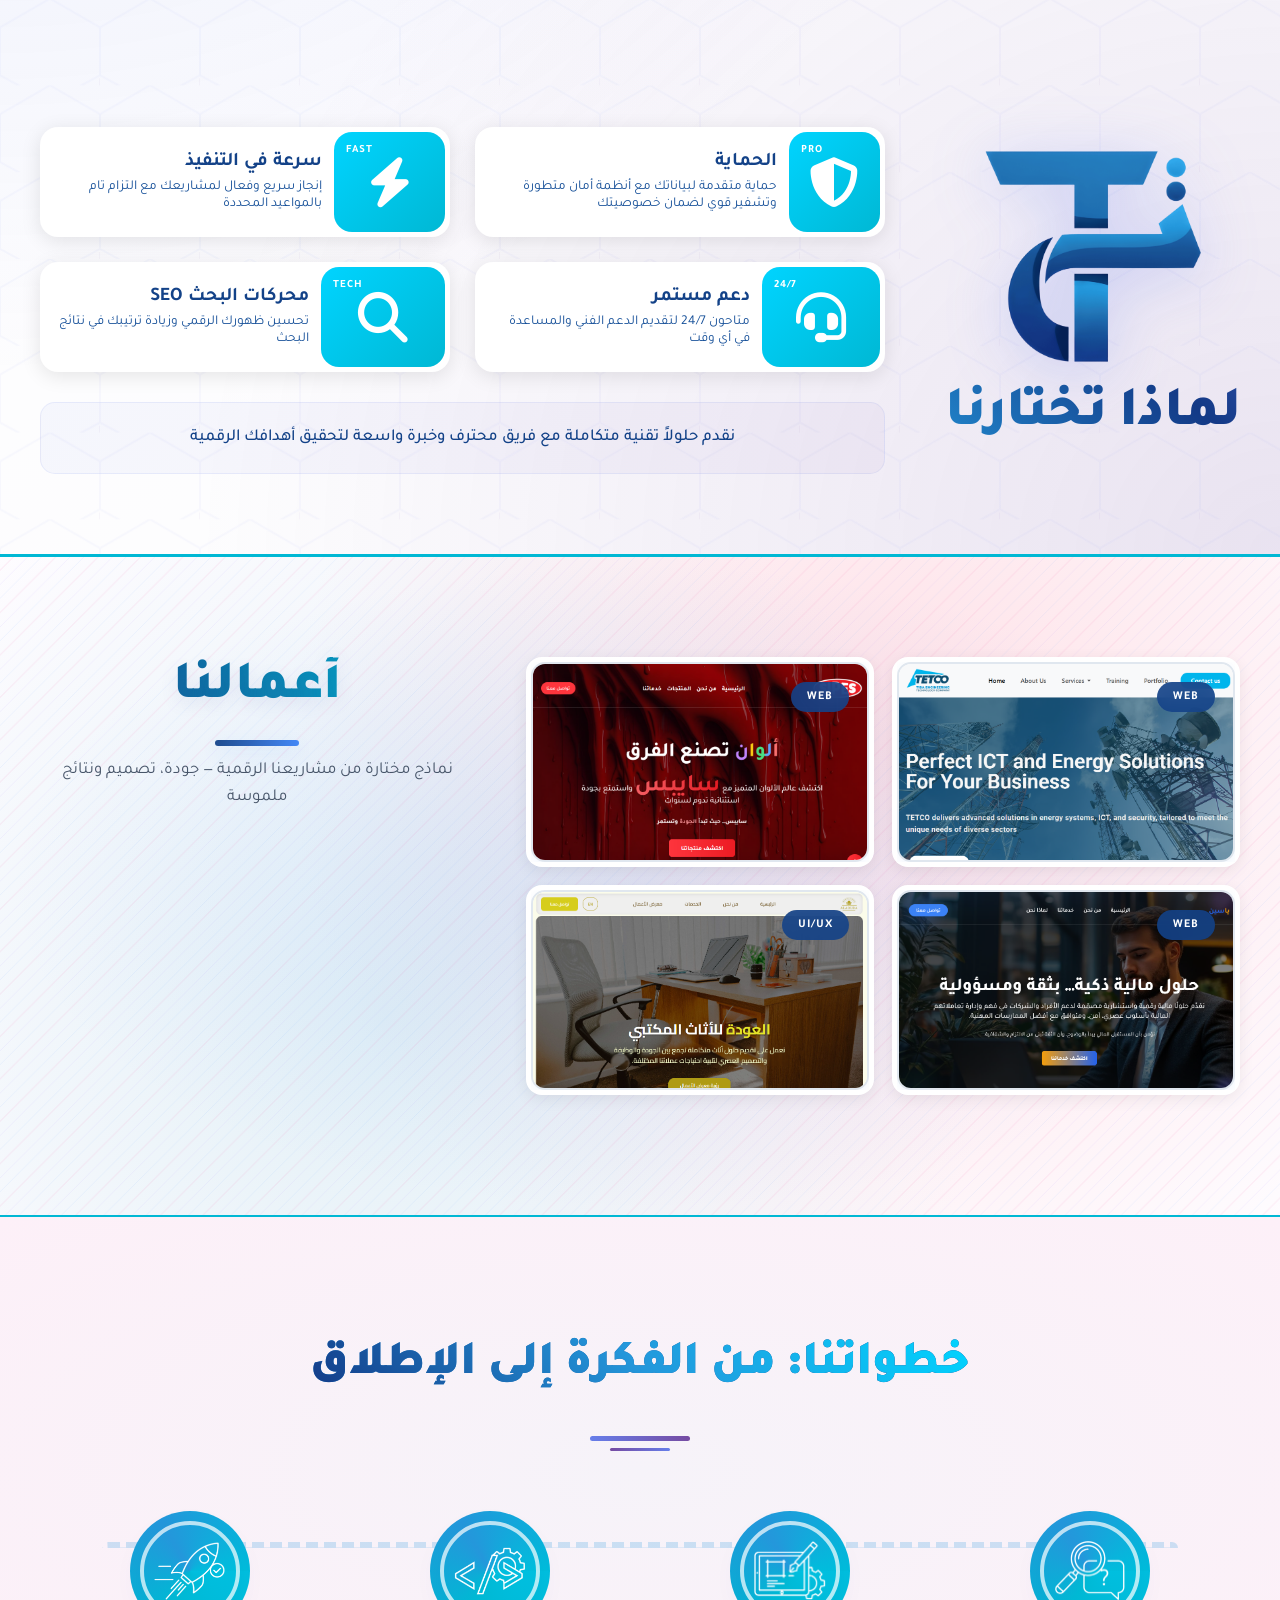
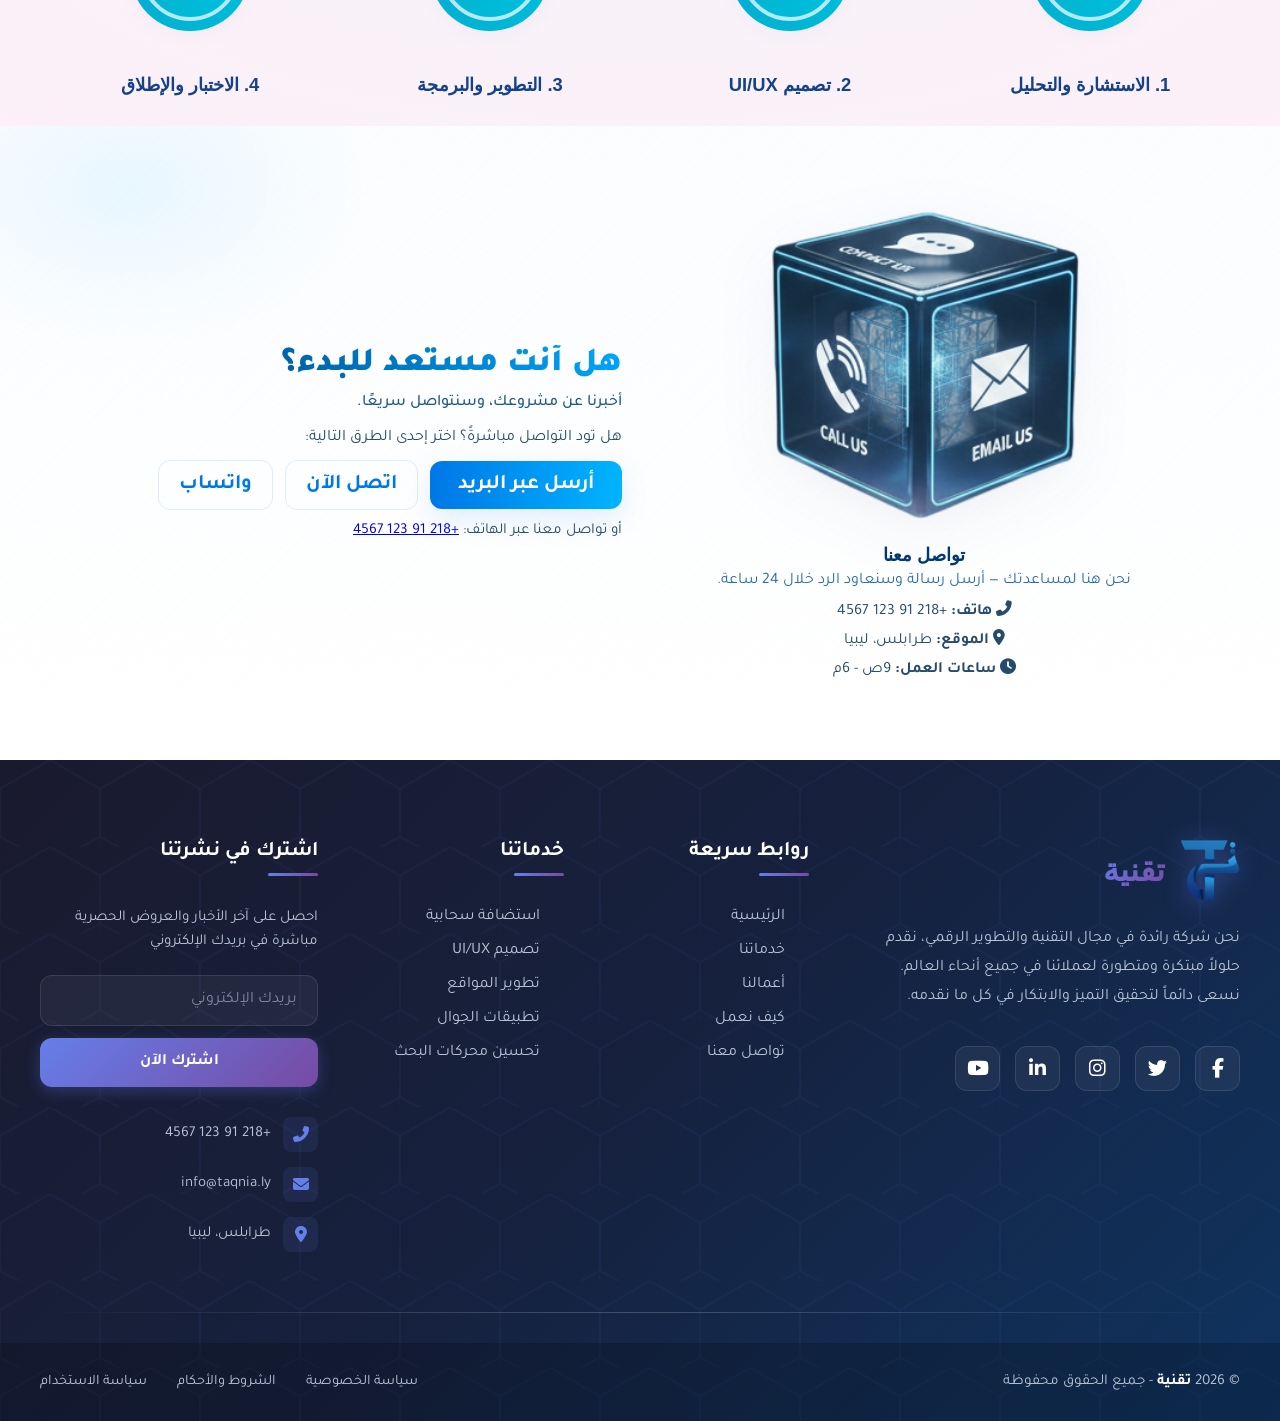
==== commit f9c49df8: "." ====
--- a/index.html
+++ b/index.html
@@ -15,20 +15,37 @@
     <link rel="stylesheet" href="css/sections.css">
     <link rel="stylesheet" href="css/portfolio.css">
     <link rel="stylesheet" href="css/bg-color.css">
+    <link rel="stylesheet" href="css/header.css">
     <link rel="stylesheet" href="css/footer.css">
 
 </head>
 
 <body>
-    <header>
-
-        <nav>
-            <a href="#">الرئيسية</a>
-            <a href="#">من نحن</a>
-            <a href="#">خدماتنا</a>
-            <a href="#">تواصل معنا</a>
-        </nav>
+    <header id="header">
+        <div class="header-container">
+            <a href="#" class="header-logo">
+                <img src="images/LOGO.png" alt="لوغو تقنية">
+                <span class="header-brand-name">تقنية</span>
+            </a>
+
+            <nav id="nav">
+                <a href="#" class="active">الرئيسية</a>
+                <a href="#services">خدماتنا</a>
+                <a href="#portfolio">أعمالنا</a>
+                <a href="#how-we-work">كيف نعمل</a>
+                <a href="#contact" class="header-cta">تواصل معنا</a>
+            </nav>
+
+            <button class="mobile-menu-btn" id="mobileMenuBtn" aria-label="القائمة">
+                <span></span>
+                <span></span>
+                <span></span>
+            </button>
+        </div>
     </header>
+
+    <!-- Mobile Overlay -->
+    <div class="mobile-overlay" id="mobileOverlay"></div>
     <section class="landing">
         <svg class="landing-bg-pattern" width="100%" height="100%" xmlns="http://www.w3.org/2000/svg">
             <defs>
@@ -456,6 +473,117 @@
         </div>
     </footer>
 
+    <script>
+        // Mobile Menu Toggle
+        const mobileMenuBtn = document.getElementById('mobileMenuBtn');
+        const nav = document.getElementById('nav');
+        const mobileOverlay = document.getElementById('mobileOverlay');
+        const header = document.getElementById('header');
+
+        // Toggle mobile menu
+        mobileMenuBtn.addEventListener('click', () => {
+            mobileMenuBtn.classList.toggle('active');
+            nav.classList.toggle('active');
+            mobileOverlay.classList.toggle('active');
+            document.body.style.overflow = nav.classList.contains('active') ? 'hidden' : '';
+        });
+
+        // Close menu when clicking overlay
+        mobileOverlay.addEventListener('click', () => {
+            mobileMenuBtn.classList.remove('active');
+            nav.classList.remove('active');
+            mobileOverlay.classList.remove('active');
+            document.body.style.overflow = '';
+        });
+
+        // Close menu when clicking a nav link
+        const navLinks = nav.querySelectorAll('a');
+        navLinks.forEach(link => {
+            link.addEventListener('click', () => {
+                if (window.innerWidth <= 768) {
+                    mobileMenuBtn.classList.remove('active');
+                    nav.classList.remove('active');
+                    mobileOverlay.classList.remove('active');
+                    document.body.style.overflow = '';
+                }
+            });
+        });
+
+        // Header scroll effect + Logo visibility
+        const headerLogo = document.querySelector('.header-logo');
+        const landingSection = document.querySelector('.landing');
+        let lastScroll = 0;
+
+        window.addEventListener('scroll', () => {
+            const currentScroll = window.pageYOffset;
+            const landingHeight = landingSection ? landingSection.offsetHeight : 0;
+
+            // Add scrolled class after 100px
+            if (currentScroll > landingHeight - 100) {
+                header.classList.add('scrolled');
+            } else {
+                header.classList.remove('scrolled');
+            }
+
+            // Hide/Show logo based on landing section
+            if (landingSection && headerLogo) {
+                // Hide logo when in landing section (with some offset)
+                if (currentScroll < landingHeight - 100) {
+                    headerLogo.style.opacity = '0';
+                    headerLogo.style.transform = 'translateX(20px)';
+                    headerLogo.style.pointerEvents = 'none';
+                } else {
+                    headerLogo.style.opacity = '1';
+                    headerLogo.style.transform = 'translateX(0)';
+                    headerLogo.style.pointerEvents = 'auto';
+                }
+            }
+
+            lastScroll = currentScroll;
+        });
+
+        // Smooth scroll for anchor links
+        document.querySelectorAll('a[href^="#"]').forEach(anchor => {
+            anchor.addEventListener('click', function (e) {
+                const href = this.getAttribute('href');
+                if (href !== '#' && href !== '') {
+                    e.preventDefault();
+                    const target = document.querySelector(href);
+                    if (target) {
+                        const headerHeight = header.offsetHeight;
+                        const targetPosition = target.offsetTop - headerHeight;
+                        window.scrollTo({
+                            top: targetPosition,
+                            behavior: 'smooth'
+                        });
+                    }
+                }
+            });
+        });
+
+        // Active link on scroll
+        const sections = document.querySelectorAll('section[id], section[class*="landing"], section[class*="services"], section[class*="portfolio"], section[class*="how-we-work"], section[class*="contact"]');
+
+        window.addEventListener('scroll', () => {
+            let current = '';
+            sections.forEach(section => {
+                const sectionTop = section.offsetTop;
+                const sectionHeight = section.clientHeight;
+                if (pageYOffset >= (sectionTop - header.offsetHeight - 100)) {
+                    current = section.getAttribute('id') || section.className.split(' ')[0];
+                }
+            });
+
+            navLinks.forEach(link => {
+                link.classList.remove('active');
+                const href = link.getAttribute('href').substring(1);
+                if (href === current || (current.includes(href) && href !== '')) {
+                    link.classList.add('active');
+                }
+            });
+        });
+    </script>
+
 </body>
 
 </html>
--- a/style.css
+++ b/style.css
@@ -1,3 +1,7 @@
+/* ========================================
+   Global Styles - الأنماط العامة
+   ======================================== */
+
 * {
     margin: 0;
     padding: 0;
@@ -7,61 +11,56 @@
 
 body {
     font-family: 'Tajawal', sans-serif;
+    overflow-x: hidden;
 }
 
-header {
-    position: fixed;
-    top: 0;
-    width: 100%;
-    display: flex;
-    justify-content: center;
-    align-items: center;
-    padding: 25px 80px;
-    background: transparent;
-    z-index: 1000;
+html {
+    scroll-behavior: smooth;
 }
 
-
-
-nav {
-    display: flex;
-    gap: 40px;
+/* تحسين الأداء للرسوم المتحركة */
+* {
+    -webkit-font-smoothing: antialiased;
+    -moz-osx-font-smoothing: grayscale;
 }
 
-nav a {
-    color: white;
-    text-decoration: none;
-    font-size: 1.3rem;
-    font-weight: 500;
-    padding: 10px 20px;
-    border-radius: 25px;
-    transition: all 0.3s ease;
-    position: relative;
+/* تحسين الأداء للعناصر المتحركة */
+.landing,
+.footer,
+header {
+    will-change: transform;
 }
 
-nav a:hover {
-    background: rgba(255, 255, 255, 0.15);
-    transform: translateY(-2px);
+/* Scrollbar Styling */
+::-webkit-scrollbar {
+    width: 10px;
 }
 
-nav a::after {
-    content: '';
-    position: absolute;
-    bottom: 5px;
-    left: 50%;
-    transform: translateX(-50%) scaleX(0);
-    width: 60%;
-    height: 2px;
-    background: linear-gradient(90deg, #667eea, #764ba2);
-    transition: transform 0.3s ease;
+::-webkit-scrollbar-track {
+    background: #1a1a2e;
 }
 
-nav a:hover::after {
-    transform: translateX(-50%) scaleX(1);
+::-webkit-scrollbar-thumb {
+    background: linear-gradient(135deg, #667eea, #764ba2);
+    border-radius: 5px;
 }
 
- 
+::-webkit-scrollbar-thumb:hover {
+    background: linear-gradient(135deg, #764ba2, #667eea);
+}
 
+/* Selection Color */
+::selection {
+    background: rgba(102, 126, 234, 0.3);
+    color: #fff;
+}
+
+::-moz-selection {
+    background: rgba(102, 126, 234, 0.3);
+    color: #fff;
+}
+
+/* Animations */
 @keyframes gradientShift {
 
     0%,
@@ -73,3 +72,56 @@
         background-position: 100% 50%;
     }
 }
+
+@keyframes fadeIn {
+    from {
+        opacity: 0;
+    }
+
+    to {
+        opacity: 1;
+    }
+}
+
+@keyframes slideUp {
+    from {
+        opacity: 0;
+        transform: translateY(30px);
+    }
+
+    to {
+        opacity: 1;
+        transform: translateY(0);
+    }
+}
+
+/* Utility Classes */
+.container {
+    max-width: 1400px;
+    margin: 0 auto;
+    padding: 0 40px;
+}
+
+.text-gradient {
+    background: linear-gradient(135deg, #667eea, #764ba2);
+    -webkit-background-clip: text;
+    -webkit-text-fill-color: transparent;
+    background-clip: text;
+}
+
+/* Loading Animation */
+.loading {
+    display: inline-block;
+    width: 20px;
+    height: 20px;
+    border: 3px solid rgba(102, 126, 234, 0.3);
+    border-radius: 50%;
+    border-top-color: #667eea;
+    animation: spin 1s ease-in-out infinite;
+}
+
+@keyframes spin {
+    to {
+        transform: rotate(360deg);
+    }
+}
--- a/css/landing.css
+++ b/css/landing.css
@@ -1,23 +1,30 @@
+/* ========================================
+   Landing Section Styles - تصميم قسم الهبوط
+   ======================================== */
+
 .landing {
     position: relative;
-    height: 100vh;
-    background: url('../images/خلفية.png') center/cover no-repeat;
+    min-height: 100vh;
+    background: linear-gradient(135deg, #1a1a2e 0%, #16213e 50%, #0f3460 100%);
     display: flex;
     align-items: center;
     justify-content: center;
-}
-
+    overflow: hidden;
+}
+
+/* خلفية متحركة بنمط سداسي */
 .landing-bg-pattern {
     position: absolute;
     top: 0;
     left: 0;
-    opacity: 0.2;
     width: 100%;
     height: 100%;
+    opacity: 0.3;
     z-index: 0;
     pointer-events: none;
 }
 
+/* القسم الأيمن */
 .right {
     position: relative;
     z-index: 1;
@@ -25,19 +32,25 @@
     display: flex;
     align-items: flex-end;
     justify-content: center;
+    padding: 40px;
 }
 
 .right img {
     max-width: 120%;
     height: auto;
-    filter: drop-shadow(0 20px 40px rgba(0, 0, 0, 0.4));
-    animation: slideInRight 1s ease;
+    filter: drop-shadow(0 20px 60px rgba(102, 126, 234, 0.5));
+    animation: slideInRight 1s ease, floatDevice 6s ease-in-out infinite;
+    transition: transform 0.3s ease;
+}
+
+.right img:hover {
+    transform: scale(1.05);
 }
 
 @keyframes slideInRight {
     from {
         opacity: 0;
-        transform: translateX(50px);
+        transform: translateX(100px);
     }
 
     to {
@@ -46,6 +59,27 @@
     }
 }
 
+@keyframes floatDevice {
+
+    0%,
+    100% {
+        transform: translateY(0) rotate(0deg);
+    }
+
+    25% {
+        transform: translateY(-15px) rotate(1deg);
+    }
+
+    50% {
+        transform: translateY(-25px) rotate(0deg);
+    }
+
+    75% {
+        transform: translateY(-15px) rotate(-1deg);
+    }
+}
+
+/* القسم الأيسر */
 .left {
     position: relative;
     z-index: 1;
@@ -54,14 +88,15 @@
     flex-direction: column;
     align-items: center;
     justify-content: center;
-    gap: 30px;
+    gap: 35px;
+    padding: 40px;
     animation: fadeInUp 1s ease;
 }
 
 @keyframes fadeInUp {
     from {
         opacity: 0;
-        transform: translateY(30px);
+        transform: translateY(50px);
     }
 
     to {
@@ -70,12 +105,18 @@
     }
 }
 
+/* اللوغو */
 .left img {
     width: 180px;
     height: auto;
-    filter: drop-shadow(0 10px 30px rgba(0, 0, 0, 0.3));
-    filter: drop-shadow(0 10px 30px rgba(110, 110, 110, 0.953));
+    filter: drop-shadow(0 15px 40px rgba(102, 126, 234, 0.6));
     animation: float 3s ease-in-out infinite;
+    transition: all 0.3s ease;
+}
+
+.left img:hover {
+    transform: scale(1.1) rotate(5deg);
+    filter: drop-shadow(0 20px 50px rgba(118, 75, 162, 0.8));
 }
 
 @keyframes float {
@@ -86,30 +127,79 @@
     }
 
     50% {
-        transform: translateY(-10px);
-    }
-}
-
+        transform: translateY(-15px);
+    }
+}
+
+/* العنوان الرئيسي */
 .left h1 {
     font-size: 6rem;
-    color: white;
-    font-weight: 700;
-    text-shadow: 0 10px 30px rgba(0, 0, 0, 0.5);
-    letter-spacing: 2px;
-}
-
+    font-weight: 800;
+    background: linear-gradient(135deg, #667eea, #764ba2, #f093fb);
+    -webkit-background-clip: text;
+    -webkit-text-fill-color: transparent;
+    background-clip: text;
+    background-size: 200% 200%;
+    animation: gradientShift 4s ease infinite;
+    text-shadow: 0 10px 30px rgba(102, 126, 234, 0.3);
+    letter-spacing: 3px;
+    position: relative;
+}
+
+.left h1::after {
+    content: 'تقنية';
+    position: absolute;
+    top: 0;
+    left: 0;
+    right: 0;
+    background: linear-gradient(135deg, #667eea, #764ba2);
+    -webkit-background-clip: text;
+    -webkit-text-fill-color: transparent;
+    background-clip: text;
+    filter: blur(20px);
+    opacity: 0.5;
+    z-index: -1;
+}
+
+@keyframes gradientShift {
+
+    0%,
+    100% {
+        background-position: 0% 50%;
+    }
+
+    50% {
+        background-position: 100% 50%;
+    }
+}
+
+/* العنوان الفرعي */
 .left .subtitle {
     font-size: 2rem;
-    color: rgba(255, 255, 255, 0.9);
-    font-weight: 400;
-    text-shadow: 0 5px 15px rgba(0, 0, 0, 0.3);
+    color: #b8c5d6;
+    font-weight: 500;
+    text-shadow: 0 5px 20px rgba(0, 0, 0, 0.4);
     margin-top: -15px;
-}
-
+    letter-spacing: 1px;
+    animation: fadeIn 1.5s ease;
+}
+
+@keyframes fadeIn {
+    from {
+        opacity: 0;
+    }
+
+    to {
+        opacity: 1;
+    }
+}
+
+/* أزرار الدعوة للعمل */
 .cta-buttons {
     display: flex;
     gap: 20px;
-    margin-top: 20px;
+    margin-top: 25px;
+    animation: fadeInUp 1.8s ease;
 }
 
 .btn-primary,
@@ -118,31 +208,203 @@
     font-size: 1.3rem;
     font-weight: 600;
     border: none;
-    border-radius: 30px;
+    border-radius: 12px;
     cursor: pointer;
     transition: all 0.3s ease;
-}
-
+    font-family: 'Tajawal', sans-serif;
+    position: relative;
+    overflow: hidden;
+}
+
+/* الزر الأساسي */
 .btn-primary {
     background: linear-gradient(135deg, #667eea, #764ba2);
     color: white;
-    box-shadow: 0 10px 25px rgba(102, 126, 234, 0.4);
+    box-shadow: 0 10px 30px rgba(102, 126, 234, 0.4);
+    border: 1px solid transparent;
+}
+
+.btn-primary::before {
+    content: '';
+    position: absolute;
+    top: 0;
+    left: -100%;
+    width: 100%;
+    height: 100%;
+    background: linear-gradient(90deg, transparent, rgba(255, 255, 255, 0.3), transparent);
+    transition: left 0.5s ease;
+}
+
+.btn-primary:hover::before {
+    left: 100%;
 }
 
 .btn-primary:hover {
     transform: translateY(-3px);
-    box-shadow: 0 15px 35px rgba(102, 126, 234, 0.6);
-}
-
+    box-shadow: 0 15px 40px rgba(102, 126, 234, 0.6);
+}
+
+.btn-primary:active {
+    transform: translateY(-1px);
+}
+
+/* الزر الثانوي */
 .btn-secondary {
+    background: rgba(255, 255, 255, 0.05);
+    color: white;
+    border: 1px solid rgba(255, 255, 255, 0.2);
+    backdrop-filter: blur(10px);
+}
+
+.btn-secondary::before {
+    content: '';
+    position: absolute;
+    top: 0;
+    left: -100%;
+    width: 100%;
+    height: 100%;
+    background: linear-gradient(90deg, transparent, rgba(255, 255, 255, 0.1), transparent);
+    transition: left 0.5s ease;
+}
+
+.btn-secondary:hover::before {
+    left: 100%;
+}
+
+.btn-secondary:hover {
     background: rgba(255, 255, 255, 0.1);
-    color: white;
-    border: 2px solid rgba(255, 255, 255, 0.3);
-    backdrop-filter: blur(10px);
-}
-
-.btn-secondary:hover {
-    background: rgba(255, 255, 255, 0.2);
-    border-color: rgba(255, 255, 255, 0.5);
+    border-color: rgba(255, 255, 255, 0.4);
     transform: translateY(-3px);
-}
+    box-shadow: 0 10px 25px rgba(255, 255, 255, 0.1);
+}
+
+.btn-secondary:active {
+    transform: translateY(-1px);
+}
+
+/* تأثيرات إضافية للخلفية */
+.landing::before {
+    content: '';
+    position: absolute;
+    top: -50%;
+    right: -50%;
+    width: 100%;
+    height: 100%;
+    background: radial-gradient(circle, rgba(102, 126, 234, 0.15) 0%, transparent 70%);
+    animation: pulse 8s ease-in-out infinite;
+    pointer-events: none;
+}
+
+.landing::after {
+    content: '';
+    position: absolute;
+    bottom: -50%;
+    left: -50%;
+    width: 100%;
+    height: 100%;
+    background: radial-gradient(circle, rgba(118, 75, 162, 0.15) 0%, transparent 70%);
+    animation: pulse 8s ease-in-out infinite reverse;
+    pointer-events: none;
+}
+
+@keyframes pulse {
+
+    0%,
+    100% {
+        transform: scale(1);
+        opacity: 0.5;
+    }
+
+    50% {
+        transform: scale(1.2);
+        opacity: 0.8;
+    }
+}
+
+/* استجابة للشاشات المتوسطة */
+@media (max-width: 1024px) {
+    .landing {
+        flex-direction: column;
+        padding: 100px 20px 40px;
+    }
+
+    .left h1 {
+        font-size: 4.5rem;
+    }
+
+    .left .subtitle {
+        font-size: 1.6rem;
+    }
+
+    .right img {
+        max-width: 80%;
+    }
+}
+
+/* استجابة للشاشات الصغيرة */
+@media (max-width: 768px) {
+    .landing {
+        padding: 120px 20px 40px;
+    }
+
+    .left {
+        gap: 25px;
+        padding: 20px;
+    }
+
+    .left img {
+        width: 120px;
+    }
+
+    .left h1 {
+        font-size: 3.5rem;
+        letter-spacing: 2px;
+    }
+
+    .left .subtitle {
+        font-size: 1.3rem;
+        text-align: center;
+    }
+
+    .cta-buttons {
+        flex-direction: column;
+        width: 100%;
+        gap: 15px;
+    }
+
+    .btn-primary,
+    .btn-secondary {
+        width: 100%;
+        padding: 16px 35px;
+        font-size: 1.1rem;
+    }
+
+    .right {
+        padding: 20px;
+    }
+
+    .right img {
+        max-width: 100%;
+    }
+}
+
+/* استجابة للشاشات الصغيرة جداً */
+@media (max-width: 480px) {
+    .left h1 {
+        font-size: 2.5rem;
+    }
+
+    .left .subtitle {
+        font-size: 1.1rem;
+    }
+
+    .left img {
+        width: 100px;
+    }
+
+    .btn-primary,
+    .btn-secondary {
+        padding: 14px 30px;
+        font-size: 1rem;
+    }
+}
--- a/css/header.css
+++ b/css/header.css
@@ -0,0 +1,408 @@
+/* ========================================
+   Header Styles - تصميم الهيدر
+   ======================================== */
+
+header {
+    position: fixed;
+    top: 20px;
+    left: 50%;
+    transform: translateX(-50%);
+    width: calc(100% - 80px);
+    max-width: 1400px;
+    display: flex;
+    justify-content: center;
+    align-items: center;
+    padding: 15px 35px;
+    background: rgba(26, 26, 46, 0.85);
+    backdrop-filter: blur(20px);
+    -webkit-backdrop-filter: blur(20px);
+    z-index: 1000;
+    transition: all 0.4s ease;
+    border: 1px solid rgba(102, 126, 234, 0.2);
+    border-radius: 20px;
+    box-shadow: 0 8px 32px rgba(0, 0, 0, 0.2);
+
+    /* ------------------------------------------------*/
+    background: rgba(0, 0, 0, 0.11);
+    /* background: transparent; */
+    overflow: hidden;
+    width: 80%;
+    /* ------------------------------------------------*/
+
+
+}
+
+/* تأثير عند التمرير */
+header.scrolled {
+    top: 15px;
+    padding: 15px 35px;
+    background: rgba(252, 252, 252, 0.973);
+    border-color: rgba(102, 126, 234, 0.3);
+    box-shadow: 0 12px 48px rgba(0, 0, 0, 0.3);
+    a{
+        color: red;
+    }
+
+}
+
+/* خط متدرج في الأعلى */
+header::before {
+    content: '';
+    position: absolute;
+    top: 0;
+    left: 0;
+    width: 100%;
+    height: 3px;
+    background: linear-gradient(90deg,
+            transparent 0%,
+            #667eea 25%,
+            #764ba2 50%,
+            #667eea 75%,
+            transparent 100%);
+    background-size: 200% 100%;
+    animation: gradientMove 3s linear infinite;
+}
+
+@keyframes gradientMove {
+    0% {
+        background-position: 0% 0%;
+    }
+
+    100% {
+        background-position: 200% 0%;
+    }
+}
+
+/* حاوية الهيدر */
+.header-container {
+    width: 100%;
+    max-width: 1400px;
+    display: flex;
+    justify-content: space-between;
+    align-items: center;
+}
+
+/* قسم اللوغو */
+.header-logo {
+    display: flex;
+    align-items: center;
+    gap: 15px;
+    text-decoration: none;
+    transition: all 0.5s ease;
+    opacity: 1;
+    transform: translateX(0);
+}
+
+.header-logo:hover {
+    transform: scale(1.05);
+}
+
+.header-logo img {
+    width: 50px;
+    height: 50px;
+    filter: drop-shadow(0 4px 12px rgba(102, 126, 234, 0.4));
+    transition: all 0.3s ease;
+}
+
+.header-logo:hover img {
+    filter: drop-shadow(0 6px 16px rgba(118, 75, 162, 0.6));
+    transform: rotate(5deg);
+}
+
+.header-brand-name {
+    font-size: 1.8rem;
+    font-weight: 800;
+    background: linear-gradient(135deg, #667eea, #764ba2);
+    -webkit-background-clip: text;
+    -webkit-text-fill-color: transparent;
+    background-clip: text;
+    letter-spacing: 1px;
+}
+
+/* قائمة التنقل */
+nav {
+    display: flex;
+    gap: 10px;
+    align-items: center;
+}
+
+nav a {
+    color: red;
+    color: #164995;
+    color: #b8c5d6;
+    text-decoration: none;
+    font-size: 1.1rem;
+    font-weight: 500;
+    padding: 12px 24px;
+    border-radius: 10px;
+    transition: all 0.3s ease;
+    position: relative;
+    overflow: hidden;
+}
+
+/* تأثير الخلفية عند التمرير */
+nav a::before {
+    content: '';
+    position: absolute;
+    top: 0;
+    left: -100%;
+    width: 100%;
+    height: 100%;
+    background: linear-gradient(135deg, rgba(102, 126, 234, 0.15), rgba(118, 75, 162, 0.15));
+    transition: left 0.4s ease;
+    z-index: -1;
+}
+
+nav a:hover::before {
+    left: 0;
+}
+
+nav a:hover {
+    color: #fff;
+    background: rgba(102, 126, 234, 0.1);
+    transform: translateY(-2px);
+}
+
+/* خط سفلي متحرك */
+nav a::after {
+    content: '';
+    position: absolute;
+    bottom: 8px;
+    left: 50%;
+    transform: translateX(-50%) scaleX(0);
+    width: 70%;
+    height: 2px;
+    background: linear-gradient(90deg, #667eea, #764ba2);
+    border-radius: 2px;
+    transition: transform 0.3s ease;
+}
+
+nav a:hover::after {
+    transform: translateX(-50%) scaleX(1);
+}
+
+/* الرابط النشط */
+nav a.active {
+    color: #fff;
+    background: rgba(102, 126, 234, 0.15);
+    border: 1px solid rgba(102, 126, 234, 0.3);
+}
+
+nav a.active::after {
+    transform: translateX(-50%) scaleX(1);
+}
+
+/* زر الاتصال */
+.header-cta {
+    margin-right: 20px;
+    padding: 12px 30px !important;
+    background: linear-gradient(135deg, #667eea, #764ba2) !important;
+    background:linear-gradient(135deg, #667eea78, #764ba252) !important;
+    color: white !important;
+    border: none;
+    box-shadow: 0 4px 15px rgba(102, 126, 234, 0.3);
+    box-shadow: inset 0 4px 15px rgb(102 126 234 / 82%);
+    font-weight: 600;
+}
+
+.header-cta::before {
+    background: linear-gradient(135deg, #764ba2, #667eea) !important;
+}
+
+.header-cta:hover {
+    transform: translateY(-3px) !important;
+    box-shadow: 0 8px 25px rgba(102, 126, 234, 0.5);
+}
+
+.header-cta::after {
+    display: none;
+}
+
+/* زر القائمة للموبايل */
+.mobile-menu-btn {
+    display: none;
+    flex-direction: column;
+    gap: 5px;
+    background: transparent;
+    border: none;
+    cursor: pointer;
+    padding: 8px;
+    transition: all 0.3s ease;
+}
+
+.mobile-menu-btn span {
+    width: 28px;
+    height: 3px;
+    background: linear-gradient(90deg, #667eea, #764ba2);
+    border-radius: 2px;
+    transition: all 0.3s ease;
+}
+
+.mobile-menu-btn:hover span {
+    background: linear-gradient(90deg, #764ba2, #667eea);
+}
+
+.mobile-menu-btn.active span:nth-child(1) {
+    transform: rotate(45deg) translate(8px, 8px);
+}
+
+.mobile-menu-btn.active span:nth-child(2) {
+    opacity: 0;
+}
+
+.mobile-menu-btn.active span:nth-child(3) {
+    transform: rotate(-45deg) translate(7px, -7px);
+}
+
+/* استجابة للشاشات المتوسطة */
+@media (max-width: 1024px) {
+    header {
+        width: calc(100% - 60px);
+        padding: 18px 35px;
+    }
+
+    header.scrolled {
+        padding: 14px 30px;
+    }
+
+    nav {
+        gap: 5px;
+    }
+
+    nav a {
+        font-size: 1rem;
+        padding: 10px 18px;
+    }
+
+    .header-cta {
+        padding: 10px 24px !important;
+        margin-right: 15px;
+    }
+}
+
+/* استجابة للشاشات الصغيرة */
+@media (max-width: 768px) {
+    header {
+        width: calc(100% - 40px);
+        padding: 15px 20px;
+        top: 15px;
+        border-radius: 16px;
+    }
+
+    header.scrolled {
+        padding: 12px 18px;
+        top: 10px;
+    }
+
+    .mobile-menu-btn {
+        display: flex;
+    }
+
+    nav {
+        position: fixed;
+        top: 90px;
+        right: -100%;
+        width: 280px;
+        height: calc(100vh - 110px);
+        flex-direction: column;
+        gap: 0;
+        background: rgba(26, 26, 46, 0.98);
+        backdrop-filter: blur(20px);
+        padding: 30px 20px;
+        border: 1px solid rgba(102, 126, 234, 0.2);
+        border-radius: 16px;
+        box-shadow: -5px 0 30px rgba(0, 0, 0, 0.3);
+        transition: right 0.4s ease;
+        overflow-y: auto;
+    }
+
+    nav.active {
+        right: 20px;
+    }
+
+    nav a {
+        width: 100%;
+        padding: 15px 20px;
+        border-radius: 8px;
+        font-size: 1.1rem;
+        text-align: right;
+    }
+
+    nav a::after {
+        display: none;
+    }
+
+    .header-cta {
+        margin-right: 0;
+        margin-top: 10px;
+    }
+
+    .header-logo img {
+        width: 40px;
+        height: 40px;
+    }
+
+    .header-brand-name {
+        font-size: 1.5rem;
+    }
+}
+
+/* استجابة للشاشات الصغيرة جداً */
+@media (max-width: 480px) {
+    header {
+        width: calc(100% - 30px);
+        padding: 12px 15px;
+        top: 10px;
+        border-radius: 14px;
+    }
+
+    .header-logo img {
+        width: 35px;
+        height: 35px;
+    }
+
+    .header-brand-name {
+        font-size: 1.3rem;
+    }
+
+    nav {
+        width: calc(100% - 40px);
+        right: -100%;
+        top: 80px;
+        height: calc(100vh - 100px);
+    }
+
+    nav.active {
+        right: 20px;
+    }
+
+    .mobile-menu-btn span {
+        width: 24px;
+    }
+}
+
+/* تأثير overlay عند فتح القائمة على الموبايل */
+.mobile-overlay {
+    display: none;
+    position: fixed;
+    top: 0;
+    left: 0;
+    width: 100%;
+    height: 100%;
+    background: rgba(0, 0, 0, 0.5);
+    backdrop-filter: blur(5px);
+    z-index: 999;
+    opacity: 0;
+    transition: opacity 0.3s ease;
+}
+
+.mobile-overlay.active {
+    display: block;
+    opacity: 1;
+}
+
+@media (min-width: 769px) {
+    .mobile-overlay {
+        display: none !important;
+    }
+}
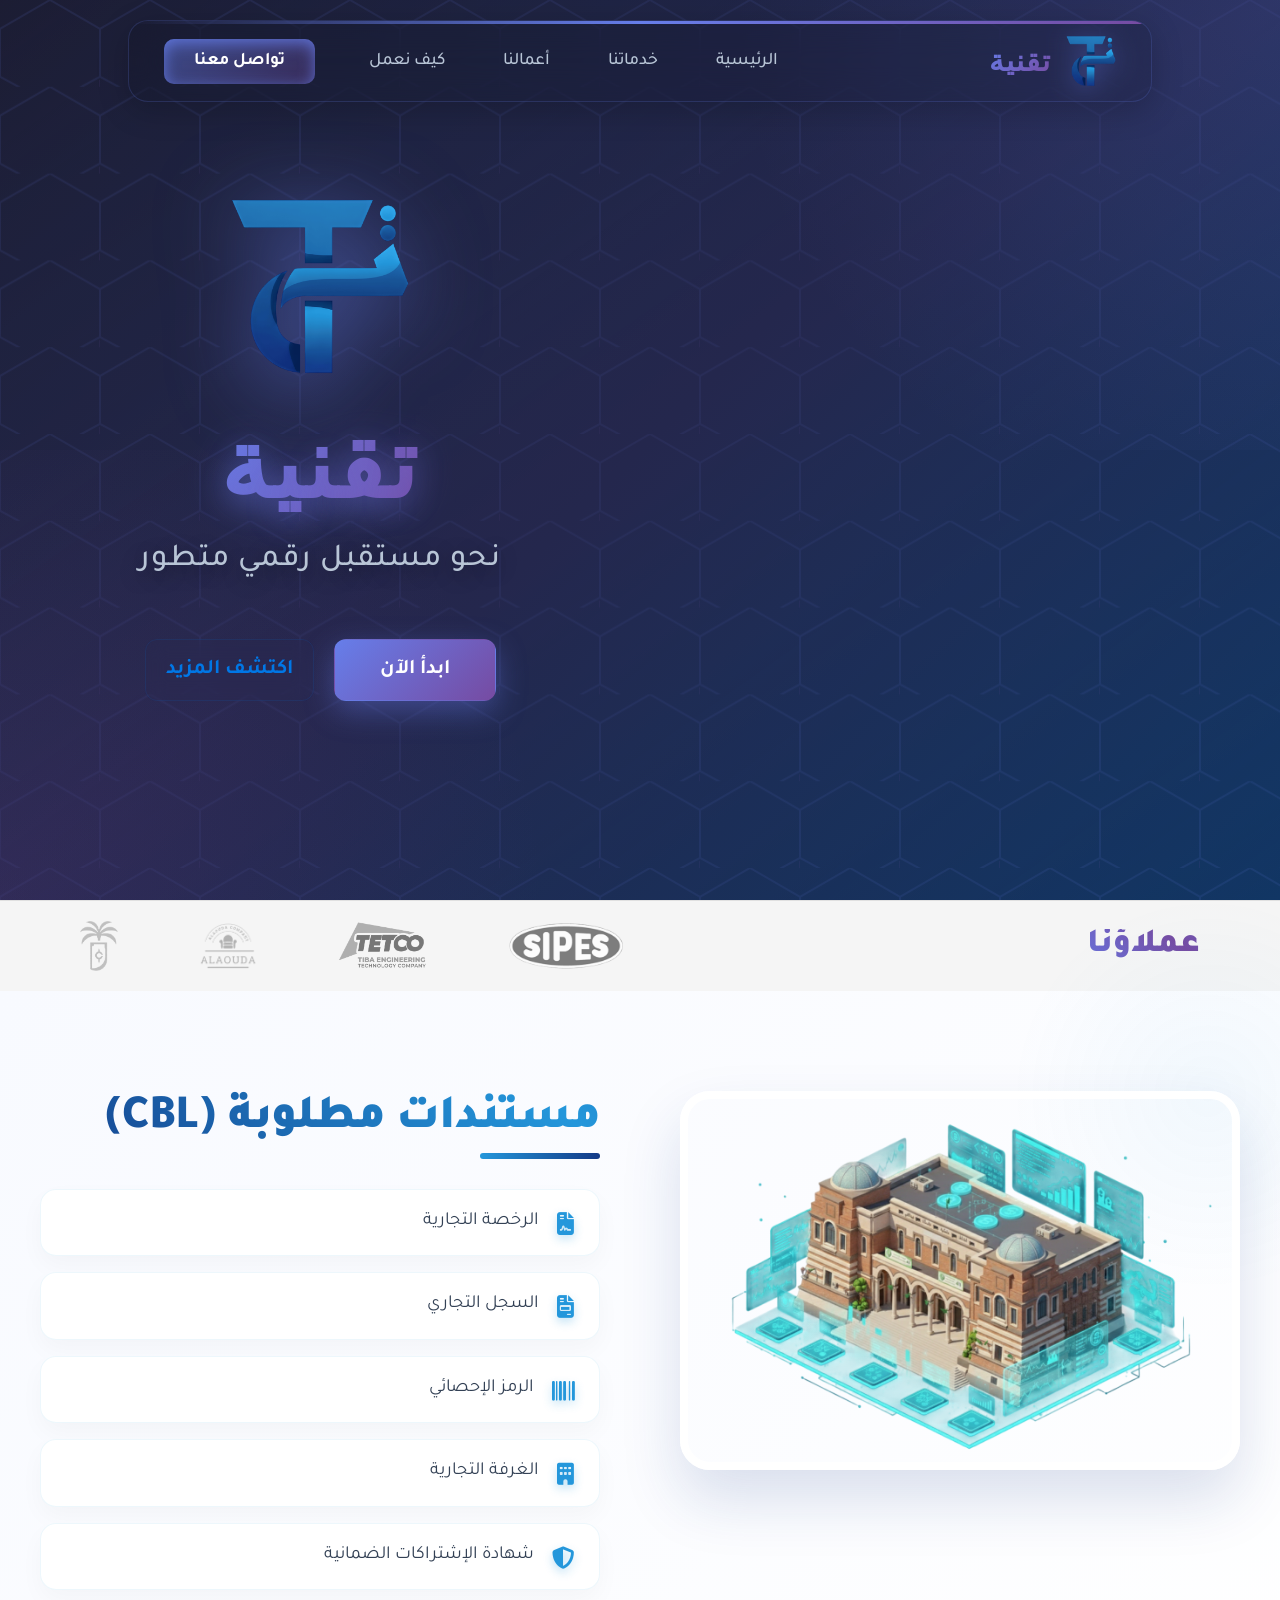
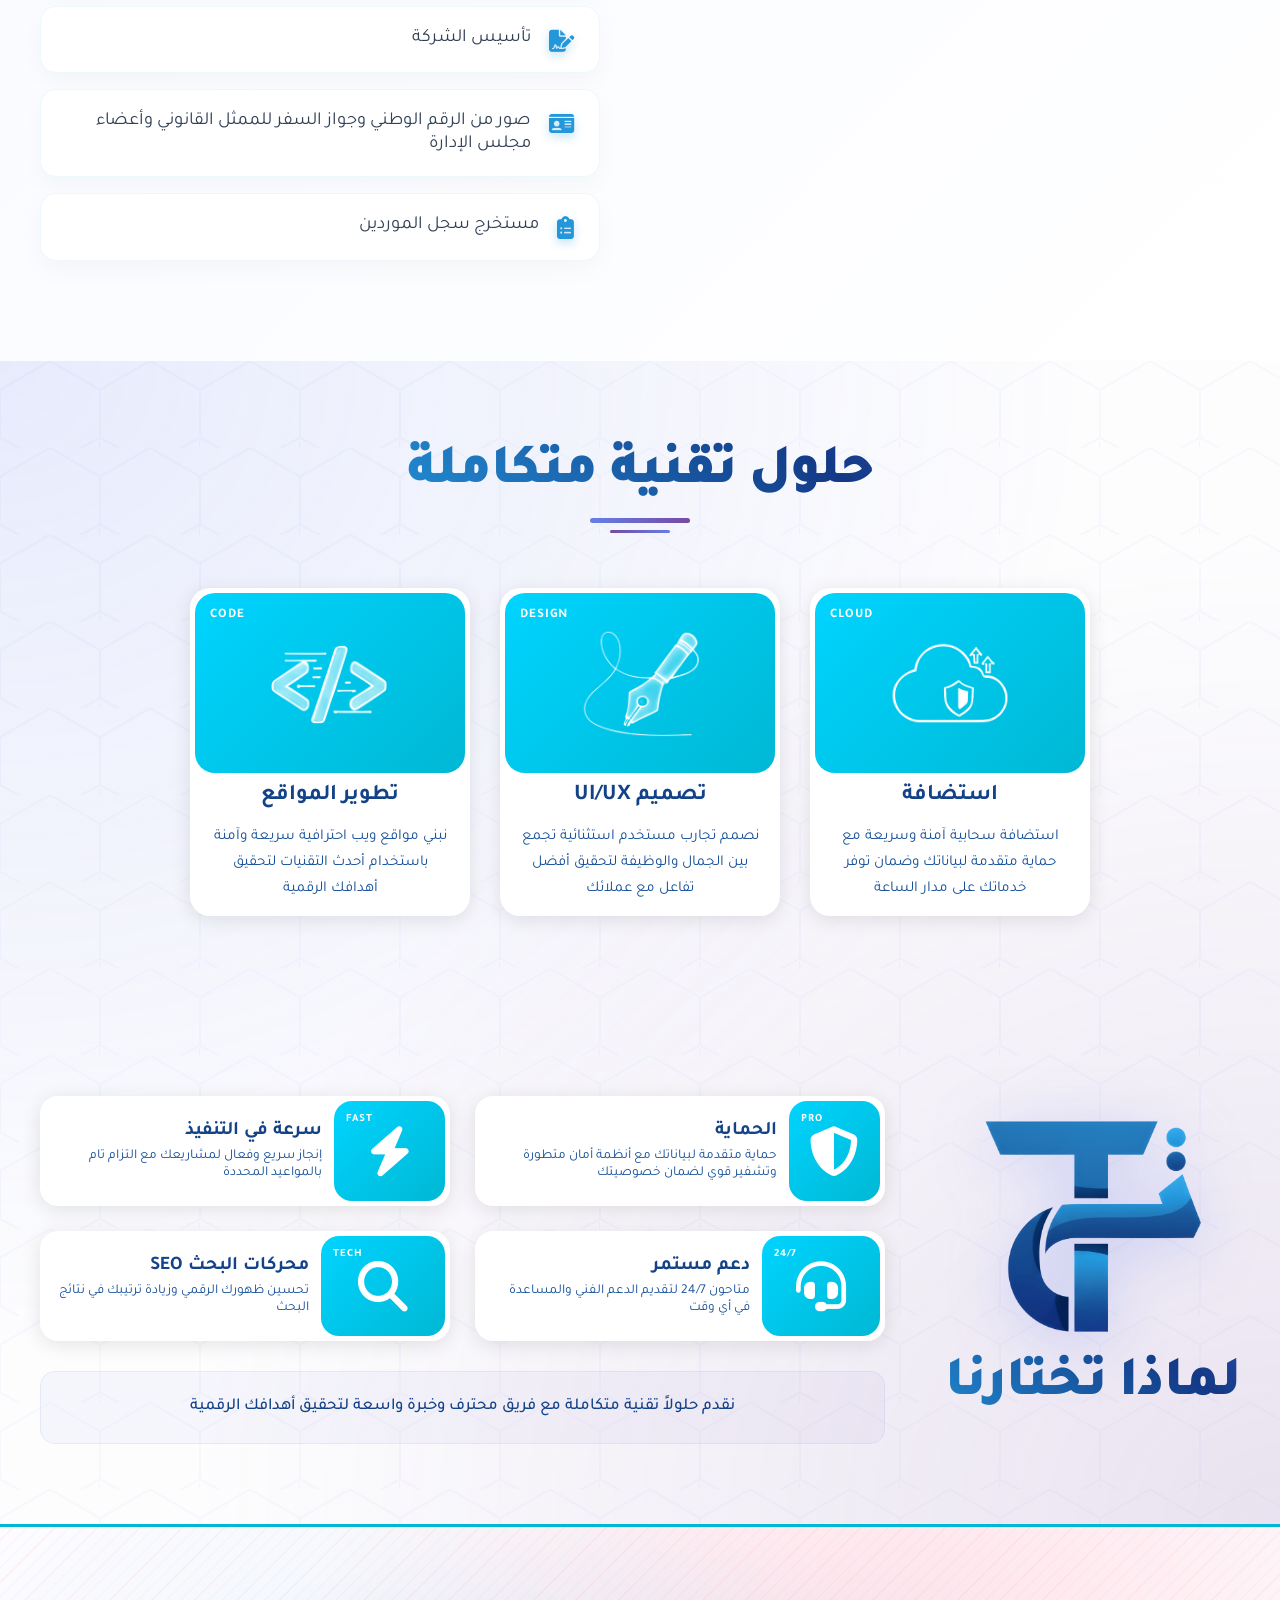
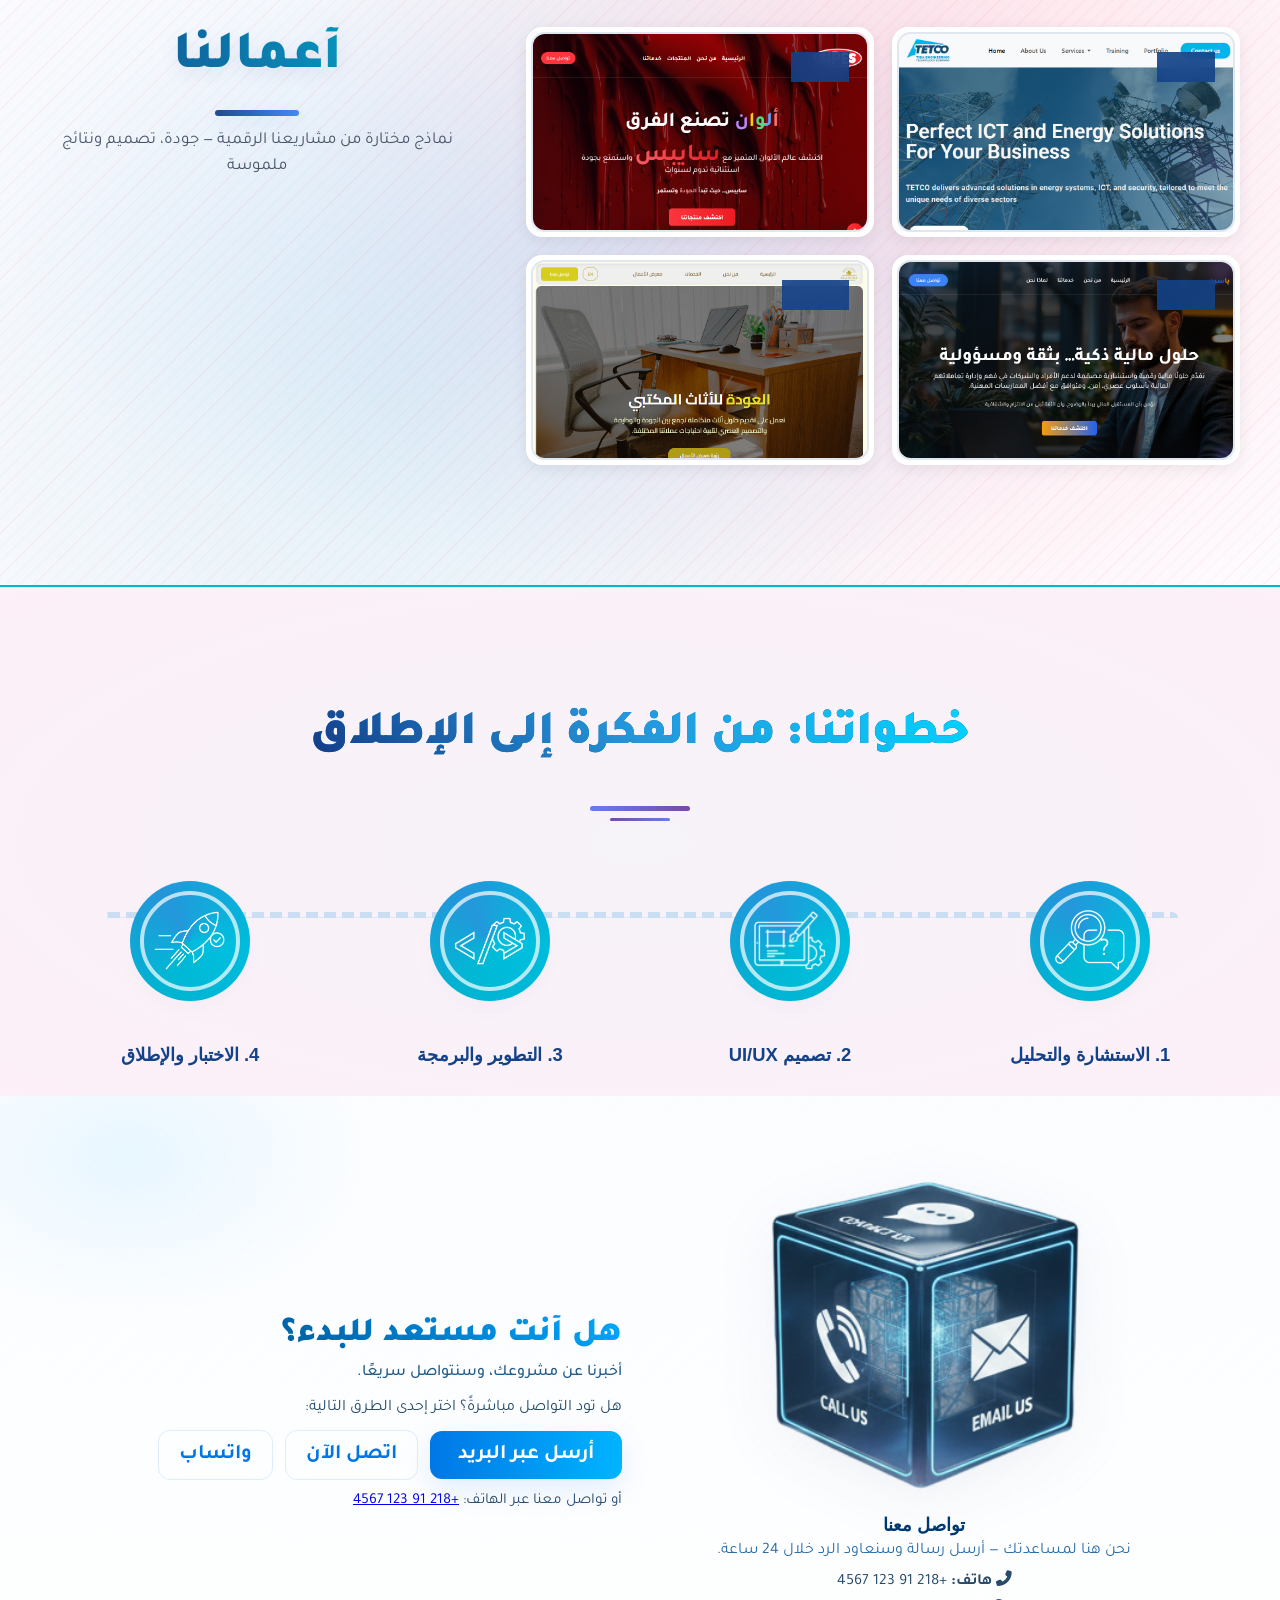
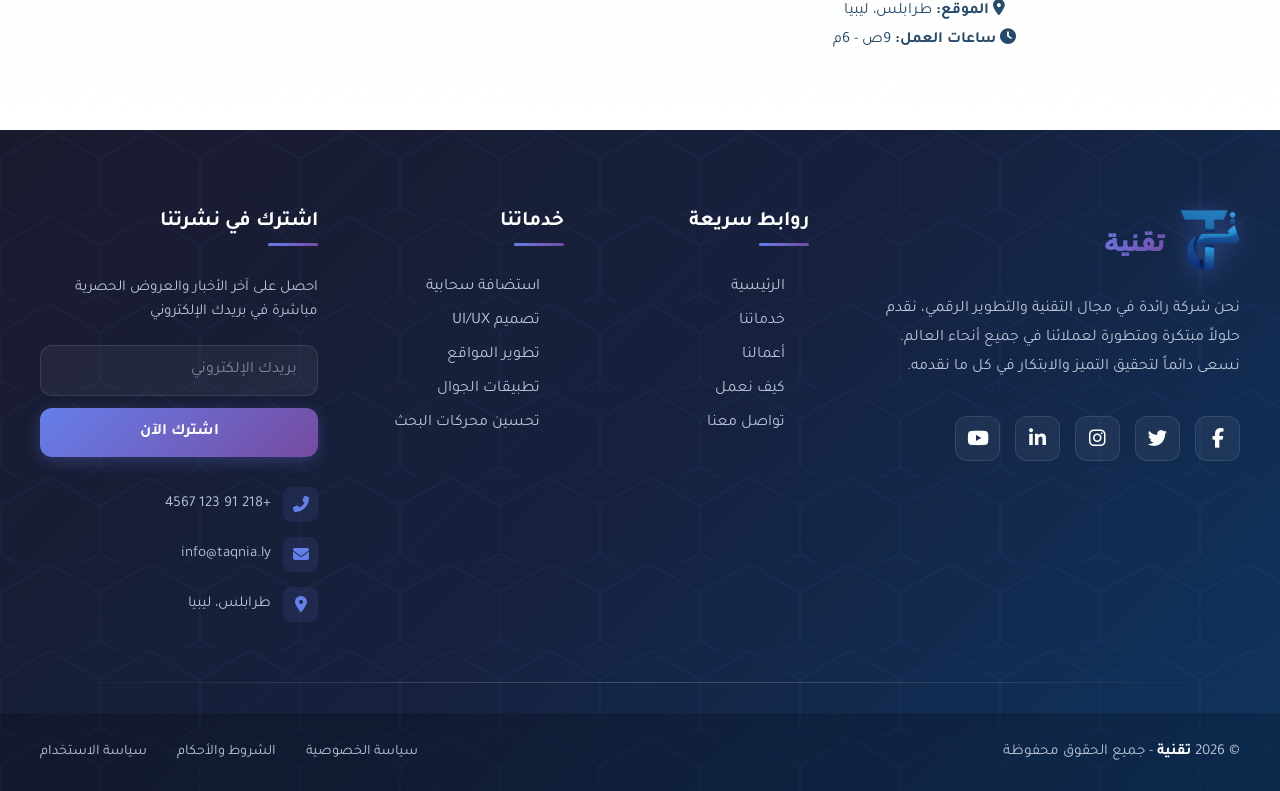
==== commit 28a44444: "CBL" ====
--- a/index.html
+++ b/index.html
@@ -17,6 +17,7 @@
     <link rel="stylesheet" href="css/bg-color.css">
     <link rel="stylesheet" href="css/header.css">
     <link rel="stylesheet" href="css/footer.css">
+    <link rel="stylesheet" href="css/cbl.css">
 
 </head>
 
@@ -93,6 +94,29 @@
         </div>
     </section>
 
+    <!-- CBL Section -->
+    <section class="cbl-section">
+        <div class="cbl-container">
+            <div class="cbl-image-content">
+                <img src="images/CBL/CBL.png" alt="CBL">
+            </div>
+            <div class="cbl-text-content">
+                <h2 class="cbl-title">مستندات مطلوبة (CBL)</h2>
+                <ul class="cbl-requirements">
+                    <li><i class="fas fa-file-contract"></i> الرخصة التجارية</li>
+                    <li><i class="fas fa-file-invoice"></i> السجل التجاري</li>
+                    <li><i class="fas fa-barcode"></i> الرمز الإحصائي</li>
+                    <li><i class="fas fa-building"></i> الغرفة التجارية</li>
+                    <li><i class="fas fa-shield-alt"></i> شهادة الإشتراكات الضمانية</li>
+                    <li><i class="fas fa-file-signature"></i> تأسيس الشركة</li>
+                    <li><i class="fas fa-id-card"></i> صور من الرقم الوطني وجواز السفر للممثل القانوني وأعضاء مجلس
+                        الإدارة</li>
+                    <li><i class="fas fa-clipboard-list"></i> مستخرج سجل الموردين</li>
+                </ul>
+            </div>
+        </div>
+    </section>
+
     <section class="sections-wrapper">
         <svg class="sections-bg-pattern" width="100%" height="100%" xmlns="http://www.w3.org/2000/svg">
             <defs>
--- a/css/cbl.css
+++ b/css/cbl.css
@@ -0,0 +1,185 @@
+.cbl-section {
+    padding: 100px 20px;
+    background: linear-gradient(135deg, #f8faff 0%, #ffffff 100%);
+    position: relative;
+}
+
+/* Background elements for richer look */
+.cbl-section::before {
+    content: '';
+    position: absolute;
+    top: -10%;
+    right: -10%;
+    width: 400px;
+    height: 400px;
+    background: radial-gradient(circle, rgba(36, 151, 219, 0.05) 0%, transparent 70%);
+    border-radius: 50%;
+    z-index: 0;
+}
+
+.cbl-container {
+    max-width: 1200px;
+    margin: 0 auto;
+    display: flex;
+    align-items: start;
+    gap: 80px;
+    position: relative;
+    z-index: 1;
+}
+
+.cbl-image-content {
+    flex: 1;
+    display: flex;
+    justify-content: center;
+    position: sticky;
+    top: 160px;
+    z-index: 1;
+
+}
+
+.cbl-image-content img {
+    max-width: 100%;
+    height: auto;
+    border-radius: 30px;
+    box-shadow: 0 30px 60px rgba(19, 57, 134, 0.15);
+    transition: all 0.5s cubic-bezier(0.4, 0, 0.2, 1);
+    border: 8px solid white;
+}
+
+.cbl-image-content:hover img {
+    transform: translateY(-10px) rotate(1deg);
+    box-shadow: 0 40px 80px rgba(19, 57, 134, 0.2);
+}
+
+.cbl-text-content {
+    flex: 1;
+}
+
+.cbl-title {
+    font-size: 3rem;
+    font-weight: 900;
+    margin-bottom: 40px;
+    color: #1a1a1a;
+    letter-spacing: -1px;
+    background: linear-gradient(45deg, #133986, #2497db, #133986);
+    background-size: 200% 200%;
+    -webkit-background-clip: text;
+    -webkit-text-fill-color: transparent;
+    background-clip: text;
+    animation: gradientShift 4s ease-in-out infinite;
+    position: relative;
+}
+
+.cbl-title::after {
+    content: '';
+    position: absolute;
+    bottom: -10px;
+    right: 0;
+    width: 120px;
+    height: 6px;
+    background: linear-gradient(90deg, #2497db, #133986);
+    border-radius: 3px;
+}
+
+.cbl-requirements {
+    list-style: none;
+    padding: 0;
+    display: grid;
+    grid-template-columns: 1fr;
+    gap: 16px;
+}
+
+.cbl-requirements li {
+    display: flex;
+    align-items: flex-start;
+    gap: 18px;
+    font-size: 1.15rem;
+    color: #334155;
+    background: white;
+    padding: 20px 25px;
+    border-radius: 16px;
+    box-shadow: 0 10px 25px rgba(0, 0, 0, 0.03);
+    border: 1px solid rgba(36, 151, 219, 0.08);
+    transition: all 0.3s cubic-bezier(0.4, 0, 0.2, 1);
+}
+
+.cbl-requirements li:hover {
+    transform: translateX(-15px);
+    background: #f8fbff;
+    border-color: rgba(36, 151, 219, 0.3);
+    box-shadow: 0 15px 35px rgba(36, 151, 219, 0.1);
+}
+
+.cbl-requirements li i {
+    color: #2497db;
+    font-size: 1.4rem;
+    margin-top: 3px;
+    text-shadow: 0 4px 10px rgba(36, 151, 219, 0.3);
+}
+
+@keyframes gradientShift {
+    0% {
+        background-position: 0% 50%;
+    }
+
+    50% {
+        background-position: 100% 50%;
+    }
+
+    100% {
+        background-position: 0% 50%;
+    }
+}
+
+/* Responsiveness */
+@media (max-width: 1100px) {
+    .cbl-container {
+        gap: 40px;
+    }
+
+    .cbl-title {
+        font-size: 2.5rem;
+    }
+}
+
+@media (max-width: 900px) {
+    .cbl-container {
+        flex-direction: column;
+        text-align: center;
+        gap: 50px;
+    }
+
+    .cbl-image-content {
+        order: 1;
+        /* Keep image on top on mobile */
+    }
+
+    .cbl-text-content {
+        order: 2;
+    }
+
+    .cbl-title::after {
+        right: 50%;
+        transform: translateX(50%);
+    }
+
+    .cbl-requirements li {
+        text-align: right;
+        justify-content: flex-start;
+    }
+
+    .cbl-requirements li:hover {
+        transform: translateY(-8px);
+    }
+}
+
+@media (max-width: 480px) {
+    .cbl-title {
+        font-size: 2rem;
+    }
+
+    .cbl-requirements li {
+        font-size: 1.05rem;
+        padding: 15px 20px;
+    }
+}
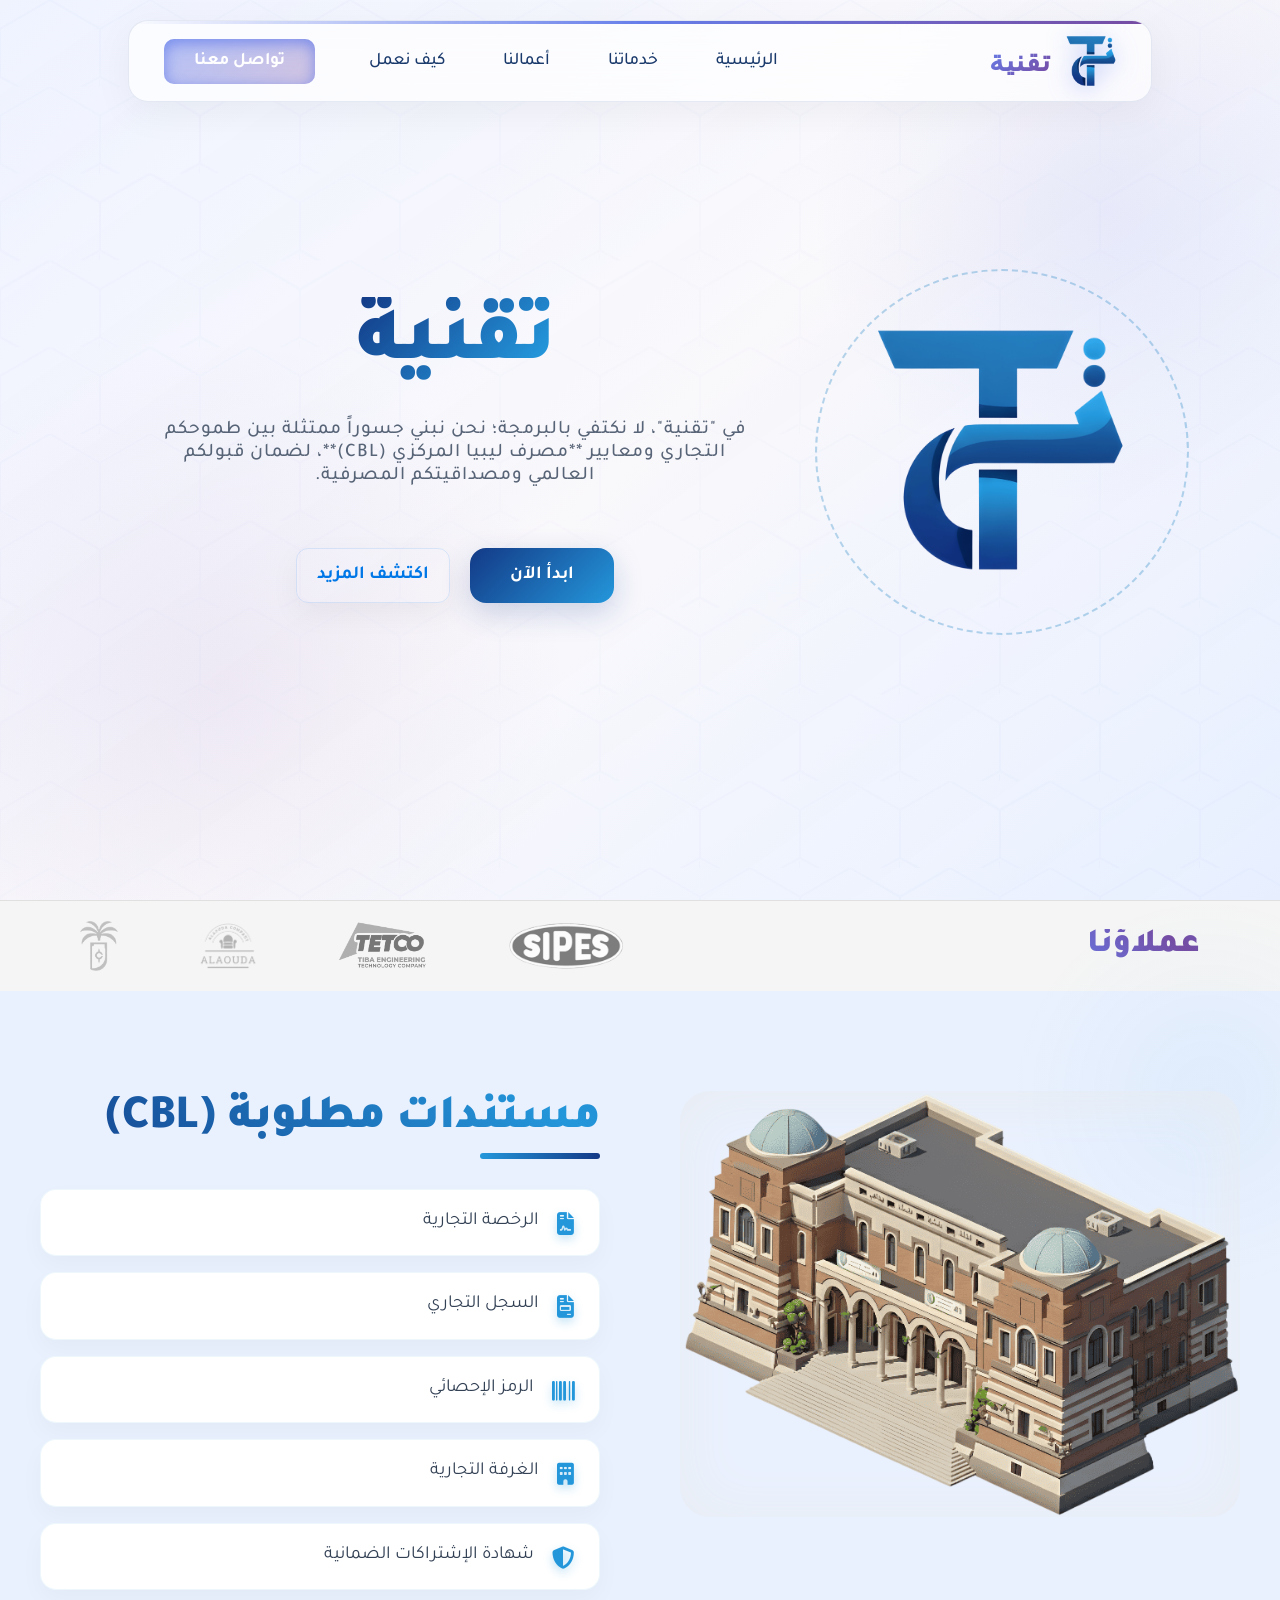
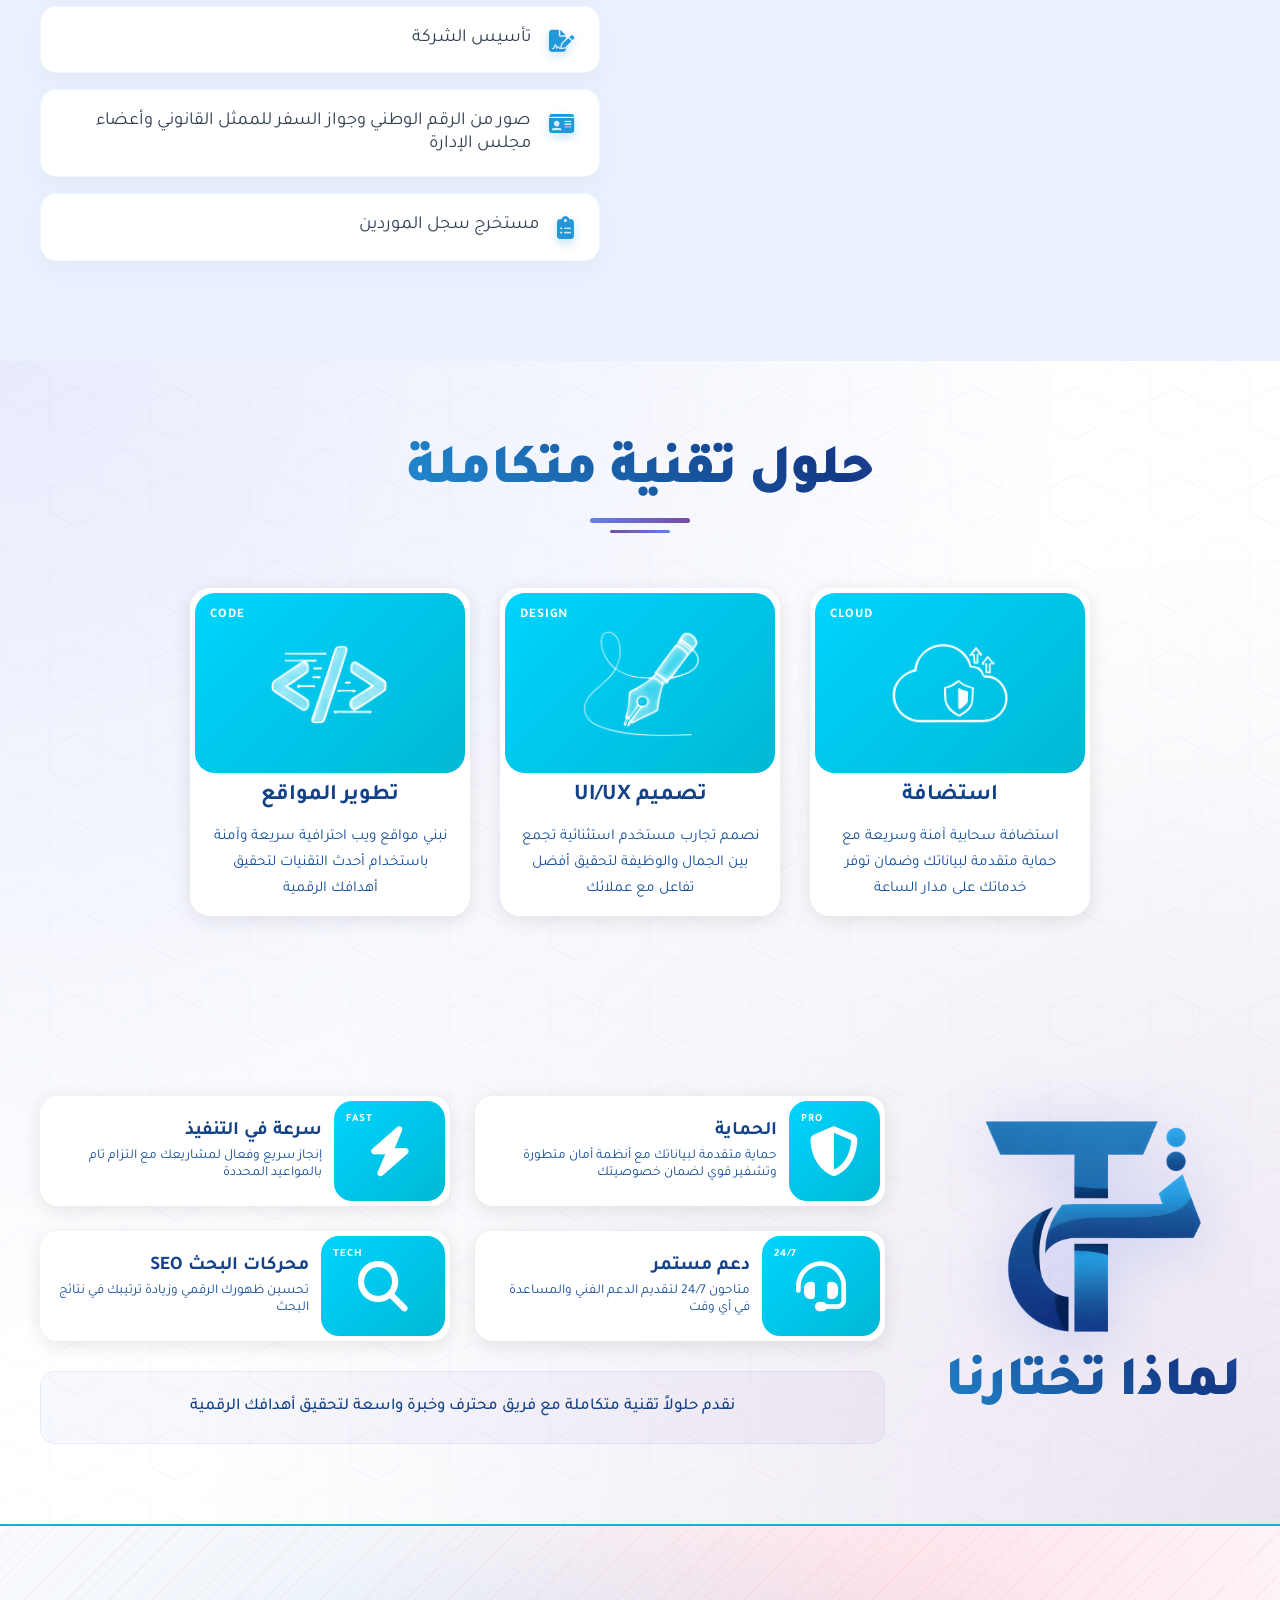
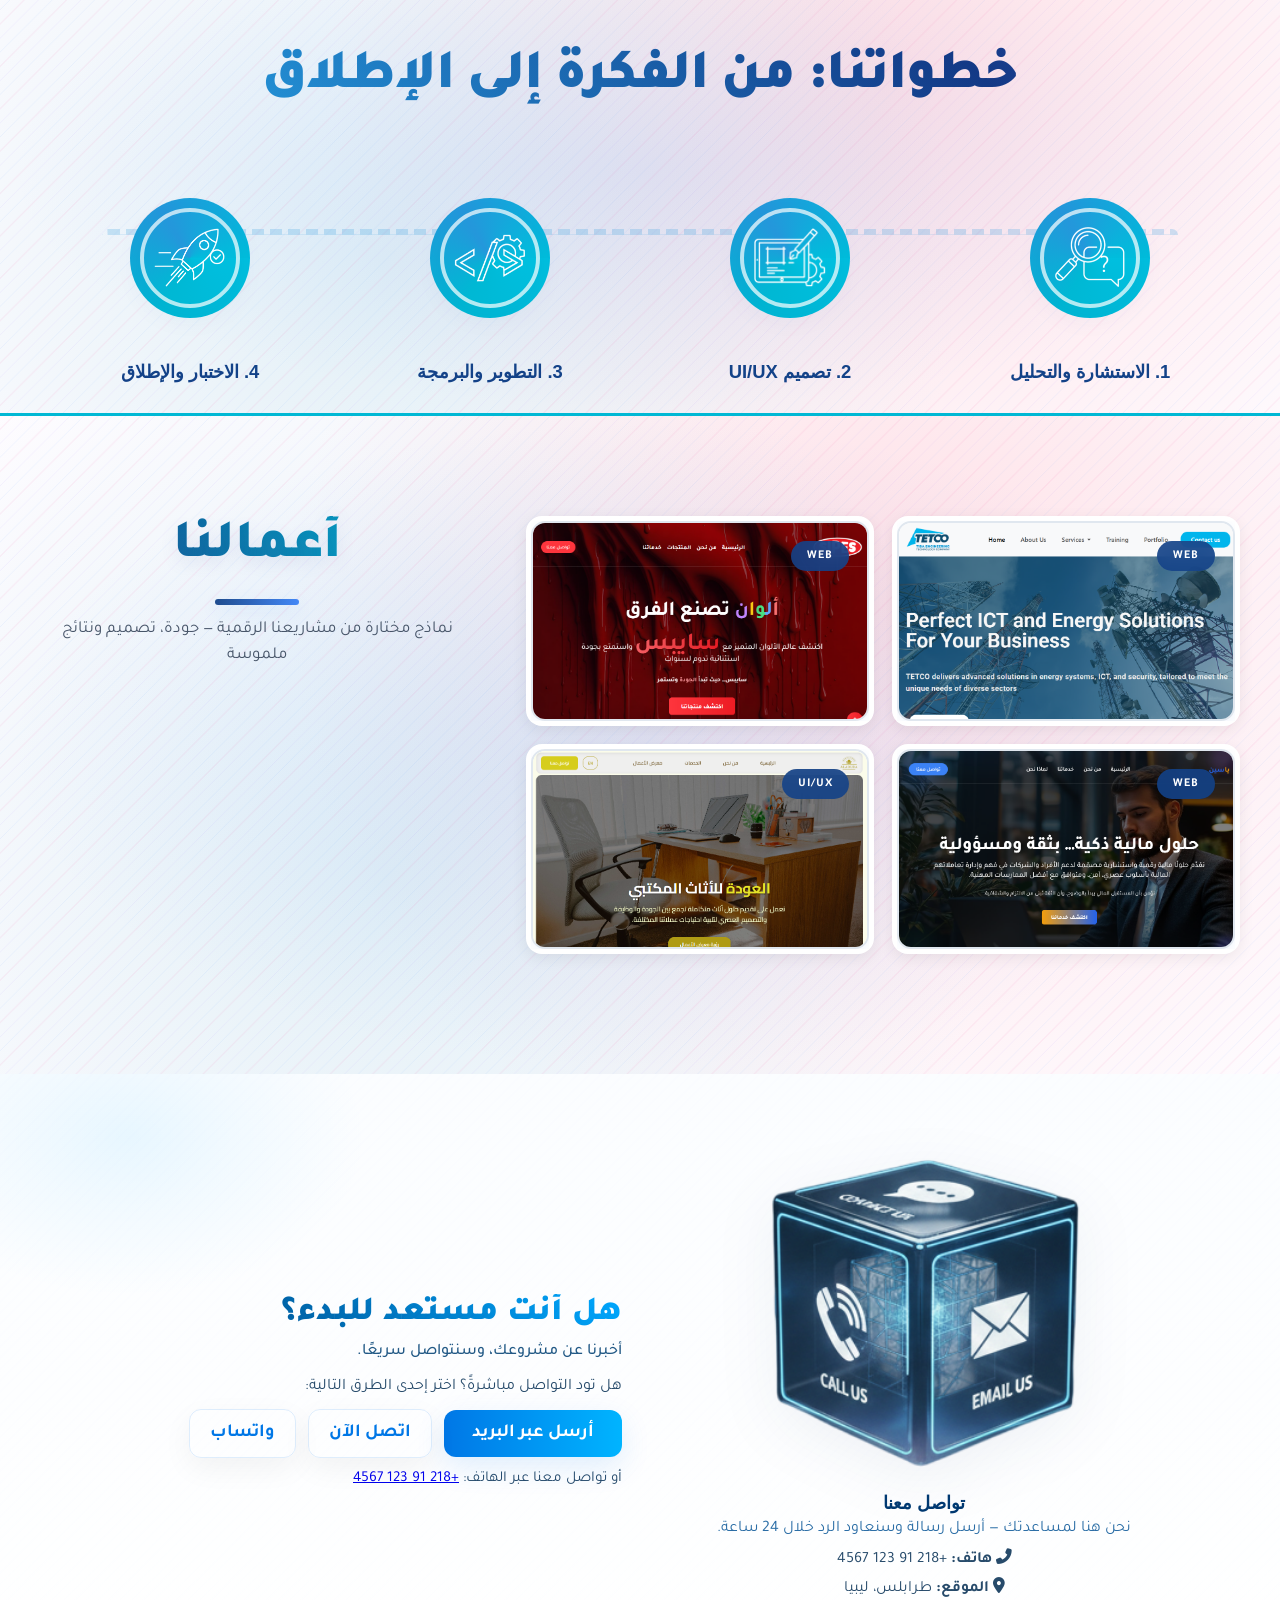
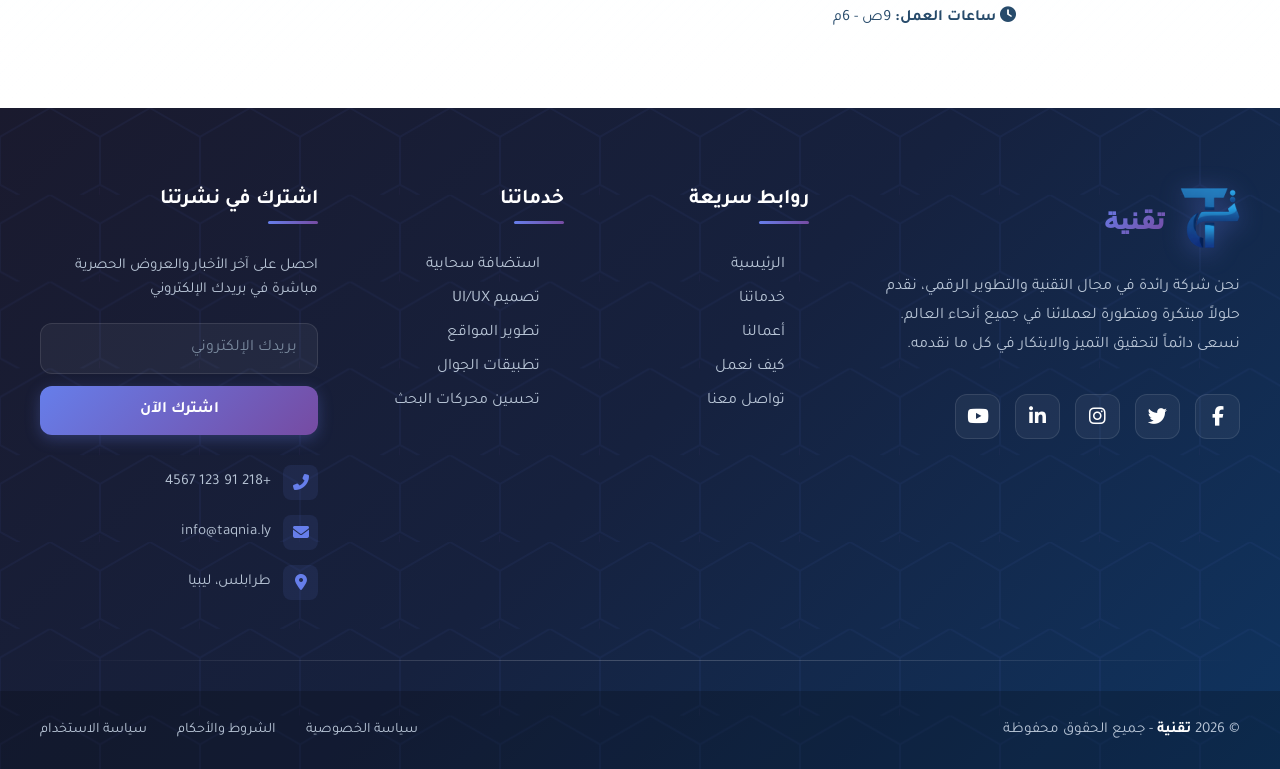
==== commit e25450ba: "original" ====
--- a/index.html
+++ b/index.html
@@ -10,6 +10,7 @@
     <link href="https://fonts.googleapis.com/css2?family=Tajawal:wght@400;500;700;800&display=swap" rel="stylesheet">
     <link rel="stylesheet" href="https://cdnjs.cloudflare.com/ajax/libs/font-awesome/6.4.0/css/all.min.css">
     <link rel="stylesheet" href="style.css">
+    <link rel="stylesheet" href="css/how-we-work.css">
     <link rel="stylesheet" href="css/landing.css">
     <link rel="stylesheet" href="css/clients.css">
     <link rel="stylesheet" href="css/sections.css">
@@ -67,12 +68,15 @@
             <rect width="100%" height="100%" fill="url(#landing-hex-gradient)" />
         </svg>
         <div class="right">
-            <!-- <img src="images/صورة أجهزة بدون خلفية.png" alt="أجهزة"> -->
+            <img src="images/LOGO.png" alt="أجهزة وتطبيقات">
         </div>
         <div class="left">
             <img src="images/LOGO.png" alt="لوغو">
             <h1>تقنية</h1>
-            <p class="subtitle">نحو مستقبل رقمي متطور</p>
+            <p class="subtitle">
+                في "تقنية"، لا نكتفي بالبرمجة؛ نحن نبني جسوراً ممتثلة بين طموحكم التجاري ومعايير **مصرف ليبيا المركزي
+                (CBL)**، لضمان قبولكم العالمي ومصداقيتكم المصرفية.
+            </p>
             <div class="cta-buttons">
                 <button class="btn-primary">ابدأ الآن</button>
                 <button class="btn-secondary">اكتشف المزيد</button>
@@ -118,24 +122,11 @@
     </section>
 
     <section class="sections-wrapper">
-        <svg class="sections-bg-pattern" width="100%" height="100%" xmlns="http://www.w3.org/2000/svg">
-            <defs>
-                <pattern id="sections-hexagons" width="50" height="43.4" patternUnits="userSpaceOnUse"
-                    patternTransform="scale(2)">
-                    <path d="M25 0 L50 14.4 L50 38.4 L25 51.8 L0 38.4 L0 14.4 Z" fill="none" stroke="#667eea"
-                        stroke-width="1" opacity="0.4" />
-                    <path d="M25 0 L50 14.4 L50 38.4 L25 51.8 L0 38.4 L0 14.4 Z" transform="translate(50, 25.9)"
-                        fill="none" stroke="#764ba2" stroke-width="1" opacity="0.4" />
-                </pattern>
-                <linearGradient id="sections-hex-gradient" x1="0%" y1="0%" x2="100%" y2="100%">
-                    <stop offset="0%" stop-color="#667eea" stop-opacity="0.1" />
-                    <stop offset="50%" stop-color="#764ba2" stop-opacity="0.1" />
-                    <stop offset="100%" stop-color="#667eea" stop-opacity="0.1" />
-                </linearGradient>
-            </defs>
-            <rect width="100%" height="100%" fill="url(#sections-hexagons)" />
-            <rect width="100%" height="100%" fill="url(#sections-hex-gradient)" />
-        </svg>
+        <div class="bg2">
+            <div class="bg2-pattern"></div>
+            <div class="bg2-hex-gradient"></div>
+            <div class="bg2-gradient-overlay"></div>
+        </div>
 
         <div class="services">
             <h2 class="services-title">حلول تقنية متكاملة</h2>
@@ -181,6 +172,7 @@
                 </div>
             </div>
         </div>
+
 
         <div class="why-us">
             <div class="why-us-left">
@@ -244,6 +236,56 @@
         </div>
     </section>
 
+    <section class="how-we-work">
+        <div class="bg1-bg-ripple">
+            <div class="stripe-overlay"></div>
+            <div class="bg1-radial-overlay"></div>
+        </div>
+        <h2 class="how-we-work-title">
+            <span class="title-main">خطواتنا: من الفكرة إلى الإطلاق</span>
+        </h2>
+        <div class="how-we-work-steps">
+            <div class="how-step">
+                <div class="how-circle">
+                    <div class="inner-circle">
+                        <img src="images/HowWeWork/Consultation & Analysis.png" alt="Consultation & Analysis">
+                    </div>
+                </div>
+                <div class="how-title-ar"><span class="how-step-number">1.</span> الاستشارة والتحليل</div>
+            </div>
+
+            <div class="how-step">
+                <div class="how-circle">
+                    <div class="inner-circle">
+                        <img src="images/HowWeWork/Planning & UIUX Design.png" alt="UI/UX Design">
+                    </div>
+                </div>
+                <div class="how-title-ar"><span class="how-step-number">2.</span> تصميم UI/UX</div>
+            </div>
+
+            <div class="how-step">
+                <div class="how-circle">
+                    <div class="inner-circle">
+                        <img src="images/HowWeWork/Development & Coding.png" alt="Development & Coding">
+                    </div>
+                </div>
+                <div class="how-title-ar"><span class="how-step-number">3.</span> التطوير والبرمجة</div>
+            </div>
+
+            <div class="how-step">
+                <div class="how-circle">
+                    <div class="inner-circle">
+                        <img src="images/HowWeWork/Testing & Launch.png" alt="Testing & Launch">
+                    </div>
+                </div>
+                <div class="how-title-ar"><span class="how-step-number">4.</span> الاختبار والإطلاق</div>
+            </div>
+        </div>
+
+
+        </div>
+    </section>
+
     <section class="portfolio">
         <div class="bg1-bg-ripple">
             <div class="stripe-overlay"></div>
@@ -294,52 +336,7 @@
         </div>
     </section>
 
-    <section class="how-we-work">
-        <h2 class="how-we-work-title">
-            <span class="title-main">خطواتنا: من الفكرة إلى الإطلاق</span>
-            <span class="title-tagline">How We Work — From idea to launch</span>
-        </h2>
-        <div class="how-we-work-steps">
-            <div class="how-step">
-                <div class="how-circle">
-                    <div class="inner-circle">
-                        <img src="images/HowWeWork/Consultation & Analysis.png" alt="Consultation & Analysis">
-                    </div>
-                </div>
-                <div class="how-title-ar"><span class="how-step-number">1.</span> الاستشارة والتحليل</div>
-            </div>
-
-            <div class="how-step">
-                <div class="how-circle">
-                    <div class="inner-circle">
-                        <img src="images/HowWeWork/Planning & UIUX Design.png" alt="UI/UX Design">
-                    </div>
-                </div>
-                <div class="how-title-ar"><span class="how-step-number">2.</span> تصميم UI/UX</div>
-            </div>
-
-            <div class="how-step">
-                <div class="how-circle">
-                    <div class="inner-circle">
-                        <img src="images/HowWeWork/Development & Coding.png" alt="Development & Coding">
-                    </div>
-                </div>
-                <div class="how-title-ar"><span class="how-step-number">3.</span> التطوير والبرمجة</div>
-            </div>
-
-            <div class="how-step">
-                <div class="how-circle">
-                    <div class="inner-circle">
-                        <img src="images/HowWeWork/Testing & Launch.png" alt="Testing & Launch">
-                    </div>
-                </div>
-                <div class="how-title-ar"><span class="how-step-number">4.</span> الاختبار والإطلاق</div>
-            </div>
-        </div>
-
-
-        </div>
-    </section>
+
 
     <!-- Contact Us Section -->
     <section class="contact-us">
--- a/css/how-we-work.css
+++ b/css/how-we-work.css
@@ -0,0 +1,297 @@
+/* ------------------------- كيف نعمل ------------------------- */
+.how-we-work {
+    position: relative;
+    z-index: 2;
+    display: flex;
+    flex-direction: column;
+    align-items: center;
+    gap: 30px;
+    padding-top: 120px;
+    /* max-width: 100%; */
+    margin: 0 auto;
+}
+
+/* Background wrapper for How We Work section */
+.how-we-work::before {
+    content: '';
+    position: absolute;
+    inset: 0;
+    background-size: cover;
+    background-position: top;
+    background-repeat: no-repeat;
+    background: transparent;
+    /* z-index: -1; */
+    pointer-events: none;
+    background-attachment: fixed;
+    /* filter: invert(); */
+}
+
+.how-we-work-title {
+    position: relative;
+    font-size: .5rem;
+    font-weight: 900;
+    text-align: center;
+    color: #1a1a1a;
+    letter-spacing: -1px;
+    background: linear-gradient(45deg, #2497db, #133986, #667eea);
+    background-size: 200% 200%;
+    -webkit-background-clip: text;
+    -webkit-text-fill-color: transparent;
+    background-clip: text;
+    animation: gradientShift 3s ease-in-out infinite;
+}
+
+.how-we-work-steps {
+    position: relative;
+    display: flex;
+    justify-content: center;
+    gap: 80px;
+    align-items: flex-start;
+    padding: 30px 20px;
+    width: 100%;
+}
+
+.how-we-work-steps::before {
+    content: '';
+    position: absolute;
+    top: 86px;
+    left: 8%;
+    right: 8%;
+    height: 6px;
+    border-top: 6px dashed rgba(36, 151, 219, 0.22);
+    z-index: 1;
+    border-radius: 6px;
+}
+
+.how-step {
+    position: relative;
+    width: 220px;
+    text-align: center;
+    background: transparent;
+    padding: 0;
+    display: flex;
+    flex-direction: column;
+    align-items: center;
+    gap: 12px;
+    z-index: 2;
+}
+
+.how-circle {
+    width: 170px;
+    height: 170px;
+    border-radius: 50%;
+    display: flex;
+    align-items: center;
+    justify-content: center;
+    position: relative;
+}
+
+.how-circle::before {
+    content: '';
+    position: absolute;
+    inset: 25px;
+    border-radius: 50%;
+    background: conic-gradient(from 90deg, #00bfdf, #00b8d4, #2497db, #00bddc);
+    z-index: -1;
+}
+
+.inner-circle {
+    width: 100px;
+    height: 100px;
+    padding: 10px;
+    border-radius: 50%;
+    display: flex;
+    align-items: center;
+    justify-content: center;
+    border: 4px solid rgba(255, 255, 255, 0.7);
+    box-shadow: 0 8px 30px rgba(19, 66, 136, 0.06);
+}
+
+.how-step img {
+    width: 100%;
+    height: 100%;
+    object-fit: contain;
+    filter: none;
+}
+
+.how-title-ar {
+    font-size: 1.15rem;
+    font-weight: 800;
+    color: #134288;
+    margin-top: 6px;
+}
+
+
+
+@media (max-width: 900px) {
+    .how-we-work-steps {
+        gap: 30px;
+        flex-wrap: wrap;
+        padding: 10px 10px 40px 10px;
+    }
+
+    .how-we-work-steps::before {
+        display: none;
+    }
+
+    .how-step {
+        width: 45%;
+    }
+}
+
+@media (max-width: 480px) {
+    .how-step {
+        width: 100%;
+    }
+}
+
+/* ================================================= */
+/* ------------------------- كيف نعمل ------------------------- */
+.how-we-work {
+    position: relative;
+    z-index: 2;
+    display: flex;
+    flex-direction: column;
+    align-items: center;
+    gap: 30px;
+    padding-top: 120px;
+    max-width: 100%;
+    margin: 0 auto;
+    background: radial-gradient(#f6f3f9, #fdf0f8);
+    border-top: 2px solid #00B8D4;
+
+}
+
+/* Background wrapper for How We Work section */
+.how-we-work::before {
+    content: '';
+    position: absolute;
+    inset: 0;
+    background-image: url("../images/HowWeWork/bg-home2.png");
+    background-size: cover;
+    background-position: top;
+    background-repeat: no-repeat;
+    /* z-index: -1; */
+    pointer-events: none;
+    background-attachment: fixed;
+    /* filter: invert(); */
+}
+
+.how-we-work-title {
+    position: relative;
+    font-size: 3.5rem;
+    font-weight: 900;
+    text-align: center;
+    color: #1a1a1a;
+    letter-spacing: -1px;
+    background: linear-gradient(45deg, #2497db, #133986, #667eea);
+    background-size: 200% 200%;
+    -webkit-background-clip: text;
+    -webkit-text-fill-color: transparent;
+    background-clip: text;
+    animation: gradientShift 3s ease-in-out infinite;
+}
+
+.how-we-work-steps {
+    position: relative;
+    display: flex;
+    justify-content: center;
+    gap: 80px;
+    align-items: flex-start;
+    padding: 30px 20px;
+    width: 100%;
+}
+
+.how-we-work-steps::before {
+    content: '';
+    position: absolute;
+    top: 86px;
+    left: 8%;
+    right: 8%;
+    height: 6px;
+    border-top: 6px dashed rgba(36, 151, 219, 0.22);
+    z-index: 1;
+    border-radius: 6px;
+}
+
+.how-step {
+    position: relative;
+    width: 220px;
+    text-align: center;
+    background: transparent;
+    padding: 0;
+    display: flex;
+    flex-direction: column;
+    align-items: center;
+    gap: 12px;
+    z-index: 2;
+}
+
+.how-circle {
+    width: 170px;
+    height: 170px;
+    border-radius: 50%;
+    display: flex;
+    align-items: center;
+    justify-content: center;
+    position: relative;
+}
+
+.how-circle::before {
+    content: '';
+    position: absolute;
+    inset: 25px;
+    border-radius: 50%;
+    background: conic-gradient(from 90deg, #00bfdf, #00b8d4, #2497db, #00bddc);
+    z-index: -1;
+}
+
+.inner-circle {
+    width: 100px;
+    height: 100px;
+    padding: 10px;
+    border-radius: 50%;
+    display: flex;
+    align-items: center;
+    justify-content: center;
+    border: 4px solid rgba(255, 255, 255, 0.7);
+    box-shadow: 0 8px 30px rgba(19, 66, 136, 0.06);
+}
+
+.how-step img {
+    width: 100%;
+    height: 100%;
+    object-fit: contain;
+    filter: none;
+}
+
+.how-title-ar {
+    font-size: 1.15rem;
+    font-weight: 800;
+    color: #134288;
+    margin-top: 6px;
+}
+
+
+
+@media (max-width: 900px) {
+    .how-we-work-steps {
+        gap: 30px;
+        flex-wrap: wrap;
+        padding: 10px 10px 40px 10px;
+    }
+
+    .how-we-work-steps::before {
+        display: none;
+    }
+
+    .how-step {
+        width: 45%;
+    }
+}
+
+@media (max-width: 480px) {
+    .how-step {
+        width: 100%;
+    }
+}
--- a/css/landing.css
+++ b/css/landing.css
@@ -1,56 +1,129 @@
 /* ========================================
-   Landing Section Styles - تصميم قسم الهبوط
+   Landing Section Styles - تصميم قسم الهبوط (Light Mode Premium)
    ======================================== */
 
 .landing {
     position: relative;
     min-height: 100vh;
-    background: linear-gradient(135deg, #1a1a2e 0%, #16213e 50%, #0f3460 100%);
+    background: linear-gradient(135deg, #f0f4ff 0%, #ffffff 50%, #e8f0ff 100%);
     display: flex;
     align-items: center;
     justify-content: center;
     overflow: hidden;
 }
 
-/* خلفية متحركة بنمط سداسي */
+/* Luxury Soft Glows */
+.landing::before {
+    content: '';
+    position: absolute;
+    top: -10%;
+    right: -10%;
+    width: 600px;
+    height: 600px;
+    background: radial-gradient(circle, rgba(102, 126, 234, 0.1) 0%, transparent 70%);
+    z-index: 0;
+    pointer-events: none;
+    animation: pulse 10s ease-in-out infinite;
+}
+
+.landing::after {
+    content: '';
+    position: absolute;
+    bottom: -15%;
+    left: -10%;
+    width: 700px;
+    height: 700px;
+    background: radial-gradient(circle, rgba(118, 75, 162, 0.08) 0%, transparent 70%);
+    z-index: 0;
+    pointer-events: none;
+    animation: pulse 12s ease-in-out infinite reverse;
+}
+
+@keyframes pulse {
+
+    0%,
+    100% {
+        transform: scale(1);
+        opacity: 0.6;
+    }
+
+    50% {
+        transform: scale(1.15);
+        opacity: 0.9;
+    }
+}
+
+/* Pattern Overlay */
 .landing-bg-pattern {
     position: absolute;
     top: 0;
     left: 0;
     width: 100%;
     height: 100%;
-    opacity: 0.3;
-    z-index: 0;
+    opacity: 0.08;
+    z-index: 1;
     pointer-events: none;
 }
 
-/* القسم الأيمن */
+.landing-bg-pattern path {
+    stroke: #667eea;
+}
+
+/* Sections */
 .right {
     position: relative;
+    z-index: 2;
+    /* flex: 1; */
+    display: flex;
+    align-items: center;
+    justify-content: center;
+    padding: 60px;
+    border-radius: 50%;
+    /* border: 2px dashed #2182c3; */
+}
+
+.right::before {
+    content: '';
+    position: absolute;
+    top: 0;
+    left: 0;
+    width: 100%;
+    height: 100%;
+    border-radius: 50%;
+    border: 2px dashed #2182c350;
     z-index: 1;
-    flex: 1;
-    display: flex;
-    align-items: flex-end;
-    justify-content: center;
-    padding: 40px;
+    animation: border-rotate 20s ease-in-out infinite;
+}
+
+@keyframes border-rotate {
+    from {
+        transform: rotate(0deg);
+    }
+
+    to {
+        transform: rotate(360deg);
+    }
 }
 
 .right img {
-    max-width: 120%;
+    max-width: 250px;
     height: auto;
-    filter: drop-shadow(0 20px 60px rgba(102, 126, 234, 0.5));
-    animation: slideInRight 1s ease, floatDevice 6s ease-in-out infinite;
-    transition: transform 0.3s ease;
-}
+    /* filter: drop-shadow(0 30px 60px rgba(102, 126, 234, 0.2)); */
+    animation: slideInRight 1.2s cubic-bezier(0.23, 1, 0.32, 1), floatDevice 8s ease-in-out infinite;
+    transition: transform 0.5s cubic-bezier(0.175, 0.885, 0.32, 1.275);
+    position: relative;
+}
+
+
 
 .right img:hover {
-    transform: scale(1.05);
+    transform: scale(1.03) rotate(1deg);
 }
 
 @keyframes slideInRight {
     from {
         opacity: 0;
-        transform: translateX(100px);
+        transform: translateX(80px);
     }
 
     to {
@@ -66,37 +139,29 @@
         transform: translateY(0) rotate(0deg);
     }
 
-    25% {
-        transform: translateY(-15px) rotate(1deg);
-    }
-
     50% {
-        transform: translateY(-25px) rotate(0deg);
-    }
-
-    75% {
-        transform: translateY(-15px) rotate(-1deg);
-    }
-}
-
-/* القسم الأيسر */
+        transform: translateY(-25px) rotate(-1deg);
+    }
+}
+
+/* Text Content - Left Section */
 .left {
     position: relative;
-    z-index: 1;
-    flex: 1;
+    z-index: 3;
     display: flex;
     flex-direction: column;
     align-items: center;
     justify-content: center;
-    gap: 35px;
-    padding: 40px;
-    animation: fadeInUp 1s ease;
+    gap: 25px;
+    padding: 60px;
+    text-align: center;
+    animation: fadeInUp 1.2s cubic-bezier(0.23, 1, 0.32, 1);
 }
 
 @keyframes fadeInUp {
     from {
         opacity: 0;
-        transform: translateY(50px);
+        transform: translateY(40px);
     }
 
     to {
@@ -105,21 +170,16 @@
     }
 }
 
-/* اللوغو */
 .left img {
-    width: 180px;
+    display: none;
+    width: 140px;
     height: auto;
-    filter: drop-shadow(0 15px 40px rgba(102, 126, 234, 0.6));
-    animation: float 3s ease-in-out infinite;
-    transition: all 0.3s ease;
-}
-
-.left img:hover {
-    transform: scale(1.1) rotate(5deg);
-    filter: drop-shadow(0 20px 50px rgba(118, 75, 162, 0.8));
-}
-
-@keyframes float {
+    margin-bottom: 10px;
+    filter: drop-shadow(0 15px 30px rgba(102, 126, 234, 0.2));
+    animation: floatLogo 4s ease-in-out infinite;
+}
+
+@keyframes floatLogo {
 
     0%,
     100% {
@@ -127,284 +187,137 @@
     }
 
     50% {
-        transform: translateY(-15px);
-    }
-}
-
-/* العنوان الرئيسي */
+        transform: translateY(-12px);
+    }
+}
+
 .left h1 {
-    font-size: 6rem;
-    font-weight: 800;
-    background: linear-gradient(135deg, #667eea, #764ba2, #f093fb);
+    font-size: 5.5rem;
+    font-weight: 900;
+    margin: 0;
+    line-height: 1.1;
+    background: linear-gradient(135deg, #133986 0%, #2497db 50%, #667eea 100%);
     -webkit-background-clip: text;
     -webkit-text-fill-color: transparent;
     background-clip: text;
-    background-size: 200% 200%;
-    animation: gradientShift 4s ease infinite;
-    text-shadow: 0 10px 30px rgba(102, 126, 234, 0.3);
-    letter-spacing: 3px;
-    position: relative;
-}
-
-.left h1::after {
-    content: 'تقنية';
-    position: absolute;
-    top: 0;
-    left: 0;
-    right: 0;
-    background: linear-gradient(135deg, #667eea, #764ba2);
-    -webkit-background-clip: text;
-    -webkit-text-fill-color: transparent;
-    background-clip: text;
-    filter: blur(20px);
-    opacity: 0.5;
-    z-index: -1;
-}
-
-@keyframes gradientShift {
-
-    0%,
-    100% {
-        background-position: 0% 50%;
-    }
-
-    50% {
-        background-position: 100% 50%;
-    }
-}
-
-/* العنوان الفرعي */
+    background-size: 200% auto;
+    animation: shine 6s linear infinite;
+    letter-spacing: -2px;
+}
+
+@keyframes shine {
+    to {
+        background-position: 200% center;
+    }
+}
+
 .left .subtitle {
-    font-size: 2rem;
-    color: #b8c5d6;
+    font-size: 1.2rem;
+    color: #475569;
     font-weight: 500;
-    text-shadow: 0 5px 20px rgba(0, 0, 0, 0.4);
-    margin-top: -15px;
+    max-width: 600px;
+    margin: 0;
     letter-spacing: 1px;
-    animation: fadeIn 1.5s ease;
-}
-
-@keyframes fadeIn {
-    from {
-        opacity: 0;
-    }
-
-    to {
-        opacity: 1;
-    }
-}
-
-/* أزرار الدعوة للعمل */
+    opacity: 0.9;
+}
+
+/* Buttons */
 .cta-buttons {
     display: flex;
     gap: 20px;
-    margin-top: 25px;
-    animation: fadeInUp 1.8s ease;
+    margin-top: 35px;
 }
 
 .btn-primary,
 .btn-secondary {
-    padding: 18px 45px;
-    font-size: 1.3rem;
-    font-weight: 600;
+    padding: 16px 40px;
+    font-size: 1.15rem;
+    font-weight: 700;
+    border-radius: 16px;
+    cursor: pointer;
+    transition: all 0.4s cubic-bezier(0.175, 0.885, 0.32, 1.275);
+    font-family: 'Tajawal', sans-serif;
+    display: flex;
+    align-items: center;
+    justify-content: center;
+    gap: 10px;
+}
+
+.btn-primary {
+    background: linear-gradient(135deg, #133986 0%, #2497db 100%);
+    color: white;
     border: none;
-    border-radius: 12px;
-    cursor: pointer;
-    transition: all 0.3s ease;
-    font-family: 'Tajawal', sans-serif;
-    position: relative;
-    overflow: hidden;
-}
-
-/* الزر الأساسي */
-.btn-primary {
-    background: linear-gradient(135deg, #667eea, #764ba2);
-    color: white;
-    box-shadow: 0 10px 30px rgba(102, 126, 234, 0.4);
-    border: 1px solid transparent;
-}
-
-.btn-primary::before {
-    content: '';
-    position: absolute;
-    top: 0;
-    left: -100%;
-    width: 100%;
-    height: 100%;
-    background: linear-gradient(90deg, transparent, rgba(255, 255, 255, 0.3), transparent);
-    transition: left 0.5s ease;
-}
-
-.btn-primary:hover::before {
-    left: 100%;
+    box-shadow: 0 10px 30px rgba(19, 57, 134, 0.2);
 }
 
 .btn-primary:hover {
-    transform: translateY(-3px);
-    box-shadow: 0 15px 40px rgba(102, 126, 234, 0.6);
-}
-
-.btn-primary:active {
-    transform: translateY(-1px);
-}
-
-/* الزر الثانوي */
+    transform: translateY(-5px);
+    box-shadow: 0 15px 40px rgba(19, 57, 134, 0.3);
+}
+
 .btn-secondary {
-    background: rgba(255, 255, 255, 0.05);
-    color: white;
-    border: 1px solid rgba(255, 255, 255, 0.2);
-    backdrop-filter: blur(10px);
-}
-
-.btn-secondary::before {
-    content: '';
-    position: absolute;
-    top: 0;
-    left: -100%;
-    width: 100%;
-    height: 100%;
-    background: linear-gradient(90deg, transparent, rgba(255, 255, 255, 0.1), transparent);
-    transition: left 0.5s ease;
-}
-
-.btn-secondary:hover::before {
-    left: 100%;
+    background: white;
+    color: #133986;
+    border: 2px solid rgba(19, 57, 134, 0.1);
+    box-shadow: 0 10px 30px rgba(0, 0, 0, 0.05);
 }
 
 .btn-secondary:hover {
-    background: rgba(255, 255, 255, 0.1);
-    border-color: rgba(255, 255, 255, 0.4);
-    transform: translateY(-3px);
-    box-shadow: 0 10px 25px rgba(255, 255, 255, 0.1);
-}
-
-.btn-secondary:active {
-    transform: translateY(-1px);
-}
-
-/* تأثيرات إضافية للخلفية */
-.landing::before {
-    content: '';
-    position: absolute;
-    top: -50%;
-    right: -50%;
-    width: 100%;
-    height: 100%;
-    background: radial-gradient(circle, rgba(102, 126, 234, 0.15) 0%, transparent 70%);
-    animation: pulse 8s ease-in-out infinite;
-    pointer-events: none;
-}
-
-.landing::after {
-    content: '';
-    position: absolute;
-    bottom: -50%;
-    left: -50%;
-    width: 100%;
-    height: 100%;
-    background: radial-gradient(circle, rgba(118, 75, 162, 0.15) 0%, transparent 70%);
-    animation: pulse 8s ease-in-out infinite reverse;
-    pointer-events: none;
-}
-
-@keyframes pulse {
-
-    0%,
-    100% {
-        transform: scale(1);
-        opacity: 0.5;
-    }
-
-    50% {
-        transform: scale(1.2);
-        opacity: 0.8;
-    }
-}
-
-/* استجابة للشاشات المتوسطة */
-@media (max-width: 1024px) {
+    background: #f8fbff;
+    border-color: #2497db;
+    color: #2497db;
+    transform: translateY(-5px);
+    box-shadow: 0 15px 40px rgba(36, 151, 219, 0.15);
+}
+
+/* Responsive */
+@media (max-width: 1200px) {
+    .left h1 {
+        font-size: 4.5rem;
+    }
+}
+
+@media (max-width: 900px) {
     .landing {
         flex-direction: column;
-        padding: 100px 20px 40px;
-    }
-
-    .left h1 {
-        font-size: 4.5rem;
-    }
-
-    .left .subtitle {
-        font-size: 1.6rem;
-    }
-
-    .right img {
-        max-width: 80%;
-    }
-}
-
-/* استجابة للشاشات الصغيرة */
-@media (max-width: 768px) {
-    .landing {
-        padding: 120px 20px 40px;
+        padding-top: 100px;
+    }
+
+    .right {
+        order: 1;
+        padding: 20px;
     }
 
     .left {
-        gap: 25px;
-        padding: 20px;
-    }
-
-    .left img {
-        width: 120px;
+        order: 2;
+        padding: 20px 40px 80px;
     }
 
     .left h1 {
         font-size: 3.5rem;
-        letter-spacing: 2px;
     }
 
     .left .subtitle {
-        font-size: 1.3rem;
-        text-align: center;
+        font-size: 1.4rem;
+    }
+}
+
+@media (max-width: 480px) {
+    .left h1 {
+        font-size: 2.8rem;
+    }
+
+    .left .subtitle {
+        font-size: 1.2rem;
     }
 
     .cta-buttons {
         flex-direction: column;
         width: 100%;
-        gap: 15px;
     }
 
     .btn-primary,
     .btn-secondary {
         width: 100%;
-        padding: 16px 35px;
-        font-size: 1.1rem;
-    }
-
-    .right {
-        padding: 20px;
-    }
-
-    .right img {
-        max-width: 100%;
-    }
-}
-
-/* استجابة للشاشات الصغيرة جداً */
-@media (max-width: 480px) {
-    .left h1 {
-        font-size: 2.5rem;
-    }
-
-    .left .subtitle {
-        font-size: 1.1rem;
-    }
-
-    .left img {
-        width: 100px;
-    }
-
-    .btn-primary,
-    .btn-secondary {
-        padding: 14px 30px;
-        font-size: 1rem;
     }
 }
--- a/css/sections.css
+++ b/css/sections.css
@@ -7,29 +7,7 @@
     background: white;
 }
 
-.sections-bg-pattern {
-    position: absolute;
-    inset: 0;
-    opacity: 0.12;
-    z-index: 1;
-    pointer-events: none;
-}
-
-.sections-wrapper::before {
-    content: '';
-    position: absolute;
-    inset: 0;
-    background: radial-gradient(ellipse at top left, rgba(102, 126, 234, 0.15), transparent 60%);
-    z-index: 1;
-}
-
-.sections-wrapper::after {
-    content: '';
-    position: absolute;
-    inset: 0;
-    background: radial-gradient(ellipse at bottom right, rgba(118, 75, 162, 0.15), transparent 60%);
-    z-index: 1;
-}
+
 
 .services {
     position: relative;
@@ -50,7 +28,7 @@
     color: #1a1a1a;
     letter-spacing: -1px;
     /* ---------------------------------------------------------- */
-    background:linear-gradient(45deg, #2497db, #133986, #667eea);
+    background: linear-gradient(45deg, #2497db, #133986, #667eea);
     background-size: 200% 200%;
     -webkit-background-clip: text;
     -webkit-text-fill-color: transparent;
@@ -313,320 +291,6 @@
     font-weight: 400;
 }
 
-/* ------------------------- كيف نعمل ------------------------- */
-.how-we-work {
-    position: relative;
-    z-index: 2;
-    display: flex;
-    flex-direction: column;
-    align-items: center;
-    gap: 40px;
-    padding-top: 120px;
-    max-width: 1200px;
-    margin: 0 auto;
-}
-
-.how-we-work-title {
-    position: relative;
-    font-size: 3.5rem;
-    font-weight: 900;
-    text-align: center;
-    color: #1a1a1a;
-    letter-spacing: -1px;
-    background: linear-gradient(45deg, #2497db, #133986, #667eea);
-    background-size: 200% 200%;
-    -webkit-background-clip: text;
-    -webkit-text-fill-color: transparent;
-    background-clip: text;
-    animation: gradientShift 3s ease-in-out infinite;
-}
-
-.how-we-work-title::before {
-    content: '';
-    position: absolute;
-    bottom: -15px;
-    left: 50%;
-    transform: translateX(-50%);
-    width: 100px;
-    height: 5px;
-    background: linear-gradient(90deg, #667eea, #764ba2);
-    border-radius: 10px;
-}
-
-.how-we-work-title::after {
-    content: '';
-    position: absolute;
-    bottom: -25px;
-    left: 50%;
-    transform: translateX(-50%);
-    width: 60px;
-    height: 3px;
-    background: linear-gradient(90deg, #764ba2, #667eea);
-    border-radius: 10px;
-}
-
-/* Creative title styling ( richer, pill + tagline + subtle animation ) */
-.how-we-work-title {
-    display: flex;
-    flex-direction: column;
-    align-items: center;
-    gap: 8px;
-}
-
-.how-we-work-title .title-row {
-    display: flex;
-    align-items: center;
-    gap: 12px;
-}
-
-
-.title-main {
-    font-size: 3rem;
-    font-weight: 900;
-    color: transparent;
-    background: linear-gradient(45deg, #133986, #2497db, #00d4ff);
-    -webkit-background-clip: text;
-    background-clip: text;
-    letter-spacing: -0.6px;
-}
-
-.title-tagline {
-    font-size: 1rem;
-    color: #55607a;
-    opacity: 0.95;
-    font-weight: 600;
-    margin-top: 4px;
-}
-
-@keyframes floatTitle {
-    0% { transform: translateY(0); }
-    50% { transform: translateY(-4px); }
-    100% { transform: translateY(0); }
-}
-
-.title-en { animation: floatTitle 5s ease-in-out infinite; }
-
-@media (max-width: 900px) {
-    .title-en { font-size: 1.8rem; padding: 6px 14px; }
-    .title-ar { font-size: 1.6rem; }
-    .how-we-work-steps { gap: 30px; }
-}
-
-.how-we-work-steps {
-    display: flex;
-    justify-content: center;
-    gap: 40px;
-    flex-wrap: wrap;
-}
-
-.step {
-    position: relative;
-    width: 250px;
-    text-align: center;
-    background: white;
-    border-radius: 20px;
-    padding: 30px 20px;
-    box-shadow: 0 4px 20px rgba(0, 0, 0, 0.1);
-    transition: transform 0.3s ease, box-shadow 0.3s ease;
-    display: flex;
-    flex-direction: column;
-    align-items: center;
-    gap: 20px;
-}
-
-.step:hover {
-    transform: translateY(-10px);
-    box-shadow: 0 8px 30px rgba(0, 0, 0, 0.15);
-}
-
-.step-number {
-    position: absolute;
-    top: -15px;
-    right: -15px;
-    width: 50px;
-    height: 50px;
-    background: linear-gradient(135deg, #667eea, #764ba2);
-    color: white;
-    border-radius: 50%;
-    display: flex;
-    align-items: center;
-    justify-content: center;
-    font-size: 1.2rem;
-    font-weight: bold;
-    box-shadow: 0 4px 15px rgba(102, 126, 234, 0.3);
-}
-
-.step img {
-    width: 120px;
-    height: 120px;
-    object-fit: contain;
-    filter: drop-shadow(0 5px 15px rgba(102, 126, 234, 0.2));
-}
-
-.step h3 {
-    font-size: 1.4rem;
-    font-weight: 700;
-    color: #134288;
-    margin: 0;
-}
-
-.step p {
-    font-size: 0.95rem;
-    color: #165099;
-    line-height: 1.7;
-    margin: 0;
-}
- 
-/* ------------------------- كيف نعمل ------------------------- */
-.how-we-work {
-    position: relative;
-    z-index: 2;
-    display: flex;
-    flex-direction: column;
-    align-items: center;
-    gap: 30px;
-    padding-top: 120px;
-    max-width: 100%;
-    margin: 0 auto;
-    background: radial-gradient(#f6f3f9, #fdf0f8);
-    border-top: 2px solid #00B8D4;
-    
-}
-
-/* Background wrapper for How We Work section */
-.how-we-work::before {
-    content: '';
-    position: absolute;
-    inset: 0;
-    background-image:url("../images/HowWeWork/bg-home2.png");
-    background-size: cover;
-    background-position: top;
-    background-repeat: no-repeat;
-    /* z-index: -1; */
-    pointer-events: none;
-    background-attachment: fixed;
-    /* filter: invert(); */
-}
-
-.how-we-work-title {
-    position: relative;
-    font-size: 3.5rem;
-    font-weight: 900;
-    text-align: center;
-    color: #1a1a1a;
-    letter-spacing: -1px;
-    background: linear-gradient(45deg, #2497db, #133986, #667eea);
-    background-size: 200% 200%;
-    -webkit-background-clip: text;
-    -webkit-text-fill-color: transparent;
-    background-clip: text;
-    animation: gradientShift 3s ease-in-out infinite;
-}
-
-.how-we-work-steps {
-    position: relative;
-    display: flex;
-    justify-content: center;
-    gap: 80px;
-    align-items: flex-start;
-    padding: 30px 20px;
-    width: 100%;
-}
-
-.how-we-work-steps::before {
-    content: '';
-    position: absolute;
-    top: 86px;
-    left: 8%;
-    right: 8%;
-    height: 6px;
-    border-top: 6px dashed rgba(36, 151, 219, 0.22);
-    z-index: 1;
-    border-radius: 6px;
-}
-
-.how-step {
-    position: relative;
-    width: 220px;
-    text-align: center;
-    background: transparent;
-    padding: 0;
-    display: flex;
-    flex-direction: column;
-    align-items: center;
-    gap: 12px;
-    z-index: 2;
-}
-
-.how-circle {
-    width: 170px;
-    height: 170px;
-    border-radius: 50%;
-    display: flex;
-    align-items: center;
-    justify-content: center;
-    position: relative;
-}
-
-.how-circle::before {
-    content: '';
-    position: absolute;
-    inset: 25px;
-    border-radius: 50%;
-    background: conic-gradient(from 90deg, #00bfdf, #00b8d4, #2497db, #00bddc);
-    z-index: -1;
-}
-
-.inner-circle {
-    width: 100px;
-    height: 100px;
-    padding: 10px;
-    border-radius: 50%;
-    display: flex;
-    align-items: center;
-    justify-content: center;
-    border: 4px solid rgba(255, 255, 255, 0.7);
-    box-shadow: 0 8px 30px rgba(19, 66, 136, 0.06);
-}
-
-.how-step img {
-    width: 100%;
-    height: 100%;
-    object-fit: contain;
-    filter: none;
-}
-
-.how-title-ar {
-    font-size: 1.15rem;
-    font-weight: 800;
-    color: #134288;
-    margin-top: 6px;
-}
-
-
-
-@media (max-width: 900px) {
-    .how-we-work-steps {
-        gap: 30px;
-        flex-wrap: wrap;
-        padding: 10px 10px 40px 10px;
-    }
-
-    .how-we-work-steps::before {
-        display: none;
-    }
-
-    .how-step {
-        width: 45%;
-    }
-}
-
-@media (max-width: 480px) {
-    .how-step {
-        width: 100%;
-    }
-}
-
 /* ------------------------- تواصل معنا ------------------------- */
 .contact-us {
     position: relative;
@@ -634,8 +298,8 @@
     padding: 80px 20px;
     /* Subtle radial glow + soft stripe overlay for texture */
     background:
-        radial-gradient(600px 400px at 10% 10%, rgba(0,168,255,0.08) 0%, rgba(0,168,255,0.04) 18%, transparent 40%),
-        linear-gradient(180deg,#fbfdff 0%, #ffffff 100%);
+        radial-gradient(600px 400px at 10% 10%, rgba(0, 168, 255, 0.08) 0%, rgba(0, 168, 255, 0.04) 18%, transparent 40%),
+        linear-gradient(180deg, #fbfdff 0%, #ffffff 100%);
     overflow: hidden;
     direction: rtl;
 }
@@ -645,14 +309,18 @@
     position: absolute;
     inset: 0;
     /* increased-density diagonal pattern for better texture */
-    background-image: repeating-linear-gradient(135deg, rgba(2,35,86,0.04) 0 2px, transparent 2px 8px);
+    background-image: repeating-linear-gradient(135deg, rgba(2, 35, 86, 0.04) 0 2px, transparent 2px 8px);
     opacity: 0.98;
     pointer-events: none;
     mix-blend-mode: overlay;
 }
 
 /* ensure CTAs stay above overlays */
-.contact-cta, .btn-secondary { position: relative; z-index: 3; }
+.contact-cta,
+.btn-secondary {
+    position: relative;
+    z-index: 3;
+}
 
 .contact-container {
     max-width: 1100px;
@@ -676,7 +344,7 @@
     max-width: 100%;
     height: auto;
     border-radius: 12px;
-    filter: drop-shadow(0 14px 30px rgba(2,35,86,0.06));
+    filter: drop-shadow(0 14px 30px rgba(2, 35, 86, 0.06));
 }
 
 .contact-info h3 {
@@ -686,59 +354,169 @@
     font-size: 1.15rem;
 }
 
-.contact-info p { color: #2b6ea6; margin: 6px 0 10px; }
-
-.contact-info ul { list-style: none; padding: 0; margin: 0; display: flex; flex-direction: column; gap: 8px; color: #274b6b; font-size: 0.98rem; }
-
-.contact-right { text-align: right; }
+.contact-info p {
+    color: #2b6ea6;
+    margin: 6px 0 10px;
+}
+
+.contact-info ul {
+    list-style: none;
+    padding: 0;
+    margin: 0;
+    display: flex;
+    flex-direction: column;
+    gap: 8px;
+    color: #274b6b;
+    font-size: 0.98rem;
+}
+
+.contact-right {
+    text-align: right;
+}
 
 .contact-title {
     font-size: 2.1rem;
     font-weight: 900;
     margin: 0 0 8px 0;
-    background: linear-gradient(45deg,#003a72,#00a8ff);
+    background: linear-gradient(45deg, #003a72, #00a8ff);
     -webkit-background-clip: text;
     background-clip: text;
     -webkit-text-fill-color: transparent;
 }
 
-.contact-sub { color: #235a86; margin-bottom: 16px; font-weight: 500; }
+.contact-sub {
+    color: #235a86;
+    margin-bottom: 16px;
+    font-weight: 500;
+}
 
 /* simplified contact actions (no form) */
-.contact-actions { display: flex; flex-direction: column; gap: 12px; }
-
-.contact-note { color: #274b6b; margin: 0; }
-
-.action-buttons { display: flex; gap: 12px; flex-wrap: wrap; align-items: center; }
-
-.contact-small { margin: 0; color: #274b6b; font-size: 0.95rem; }
-
-.contact-cta { display: inline-flex; align-items: center; justify-content: center; padding: 12px 28px; border-radius: 12px; font-weight: 700; color: #fff; background: linear-gradient(90deg,#0077e6,#00b4ff); border: none; box-shadow: 0 10px 30px rgba(0,119,230,0.12); text-decoration: none; transition: transform 0.18s ease, filter 0.18s ease; }
-
-.btn-secondary { display: inline-flex; align-items: center; justify-content: center; padding: 12px 20px; border-radius: 12px; background: transparent; color: #0077e6; border: 1.5px solid rgba(0,119,230,0.12); text-decoration: none; font-weight: 700; }
-
-.contact-cta:hover, .contact-cta:focus, .btn-secondary:hover, .btn-secondary:focus { transform: translateY(-3px); filter: brightness(1.04); }
+.contact-actions {
+    display: flex;
+    flex-direction: column;
+    gap: 12px;
+}
+
+.contact-note {
+    color: #274b6b;
+    margin: 0;
+}
+
+.action-buttons {
+    display: flex;
+    gap: 12px;
+    flex-wrap: wrap;
+    align-items: center;
+}
+
+.contact-small {
+    margin: 0;
+    color: #274b6b;
+    font-size: 0.95rem;
+}
+
+.contact-cta {
+    display: inline-flex;
+    align-items: center;
+    justify-content: center;
+    padding: 12px 28px;
+    border-radius: 12px;
+    font-weight: 700;
+    color: #fff;
+    background: linear-gradient(90deg, #0077e6, #00b4ff);
+    border: none;
+    box-shadow: 0 10px 30px rgba(0, 119, 230, 0.12);
+    text-decoration: none;
+    transition: transform 0.18s ease, filter 0.18s ease;
+}
+
+.btn-secondary {
+    display: inline-flex;
+    align-items: center;
+    justify-content: center;
+    padding: 12px 20px;
+    border-radius: 12px;
+    background: transparent;
+    color: #0077e6;
+    border: 1.5px solid rgba(0, 119, 230, 0.12);
+    text-decoration: none;
+    font-weight: 700;
+}
+
+.contact-cta:hover,
+.contact-cta:focus,
+.btn-secondary:hover,
+.btn-secondary:focus {
+    transform: translateY(-3px);
+    filter: brightness(1.04);
+}
 
 /* accessibility helper */
-.sr-only { position: absolute; width: 1px; height: 1px; padding: 0; margin: -1px; overflow: hidden; clip: rect(0,0,0,0); white-space: nowrap; border: 0; }
+.sr-only {
+    position: absolute;
+    width: 1px;
+    height: 1px;
+    padding: 0;
+    margin: -1px;
+    overflow: hidden;
+    clip: rect(0, 0, 0, 0);
+    white-space: nowrap;
+    border: 0;
+}
 
 /* accessibility helper */
-.sr-only { position: absolute; width: 1px; height: 1px; padding: 0; margin: -1px; overflow: hidden; clip: rect(0,0,0,0); white-space: nowrap; border: 0; }
+.sr-only {
+    position: absolute;
+    width: 1px;
+    height: 1px;
+    padding: 0;
+    margin: -1px;
+    overflow: hidden;
+    clip: rect(0, 0, 0, 0);
+    white-space: nowrap;
+    border: 0;
+}
 
 /* responsiveness */
 @media (max-width: 900px) {
-    .contact-container { grid-template-columns: 1fr; padding: 20px; }
-    .contact-left { flex-direction: row; gap: 16px; text-align: left; }
-    .contact-info { text-align: left; }
-    .form-row { grid-template-columns: 1fr; }
-    .contact-illustration { width: 220px; }
+    .contact-container {
+        grid-template-columns: 1fr;
+        padding: 20px;
+    }
+
+    .contact-left {
+        flex-direction: row;
+        gap: 16px;
+        text-align: left;
+    }
+
+    .contact-info {
+        text-align: left;
+    }
+
+    .form-row {
+        grid-template-columns: 1fr;
+    }
+
+    .contact-illustration {
+        width: 220px;
+    }
 }
 
 @media (max-width: 480px) {
-    .contact-title { font-size: 1.6rem; }
-    .contact-illustration { width: 180px; }
-    .contact-input { padding: 10px; }
-    .contact-cta { width: 100%; }
-}
-
-
+    .contact-title {
+        font-size: 1.6rem;
+    }
+
+    .contact-illustration {
+        width: 180px;
+    }
+
+    .contact-input {
+        padding: 10px;
+    }
+
+    .contact-cta {
+        width: 100%;
+    }
+}
--- a/css/bg-color.css
+++ b/css/bg-color.css
@@ -44,4 +44,40 @@
     body.dark .bg1-radial-overlay {
         background: radial-gradient(ellipse at center, rgba(59, 130, 246, 0.05) 0%, transparent 70%);
     }
+
+}
+
+/* Hexagon background for bg2 */
+.bg2 {
+    position: absolute;
+    inset: 0;
+    z-index: 0;
+    background: white;
+    pointer-events: none;
+    overflow: hidden;
+}
+
+.bg2 .bg2-pattern {
+    position: absolute;
+    inset: 0;
+    opacity: 0.12;
+    z-index: 1;
+    background-image: url("data:image/svg+xml,%3Csvg width='100' height='86.8' xmlns='http://www.w3.org/2000/svg'%3E%3Cpath d='M25 0 L50 14.4 L50 38.4 L25 51.8 L0 38.4 L0 14.4 Z' fill='none' stroke='%23667eea' stroke-width='1' opacity='0.4' /%3E%3Cpath d='M25 0 L50 14.4 L50 38.4 L25 51.8 L0 38.4 L0 14.4 Z' transform='translate(50, 25.9)' fill='none' stroke='%23764ba2' stroke-width='1' opacity='0.4' /%3E%3C/svg%3E");
+    background-size: 100px 86.8px;
+}
+
+.bg2 .bg2-gradient-overlay {
+    position: absolute;
+    inset: 0;
+    z-index: 2;
+    background:
+        radial-gradient(ellipse at top left, rgba(102, 126, 234, 0.15), transparent 60%),
+        radial-gradient(ellipse at bottom right, rgba(118, 75, 162, 0.15), transparent 60%);
+}
+
+.bg2 .bg2-hex-gradient {
+    position: absolute;
+    inset: 0;
+    z-index: 1;
+    /* background: linear-gradient(135deg, rgba(102, 126, 234, 0.1) 0%, rgba(118, 75, 162, 0.1) 50%, rgba(102, 126, 234, 0.1) 100%); */
 }
--- a/css/header.css
+++ b/css/header.css
@@ -7,42 +7,29 @@
     top: 20px;
     left: 50%;
     transform: translateX(-50%);
-    width: calc(100% - 80px);
+    width: 80%;
     max-width: 1400px;
     display: flex;
     justify-content: center;
     align-items: center;
     padding: 15px 35px;
-    background: rgba(26, 26, 46, 0.85);
+    background: rgba(255, 255, 255, 0.7);
     backdrop-filter: blur(20px);
     -webkit-backdrop-filter: blur(20px);
     z-index: 1000;
-    transition: all 0.4s ease;
-    border: 1px solid rgba(102, 126, 234, 0.2);
+    transition: all 0.4s cubic-bezier(0.4, 0, 0.2, 1);
+    border: 1px solid rgba(19, 57, 134, 0.1);
     border-radius: 20px;
-    box-shadow: 0 8px 32px rgba(0, 0, 0, 0.2);
-
-    /* ------------------------------------------------*/
-    background: rgba(0, 0, 0, 0.11);
-    /* background: transparent; */
+    box-shadow: 0 10px 40px rgba(0, 0, 0, 0.05);
     overflow: hidden;
-    width: 80%;
-    /* ------------------------------------------------*/
-
-
 }
 
 /* تأثير عند التمرير */
 header.scrolled {
     top: 15px;
-    padding: 15px 35px;
-    background: rgba(252, 252, 252, 0.973);
-    border-color: rgba(102, 126, 234, 0.3);
-    box-shadow: 0 12px 48px rgba(0, 0, 0, 0.3);
-    a{
-        color: red;
-    }
-
+    background: rgba(255, 255, 255, 0.98);
+    border-color: rgba(36, 151, 219, 0.2);
+    box-shadow: 0 15px 50px rgba(19, 57, 134, 0.1);
 }
 
 /* خط متدرج في الأعلى */
@@ -127,9 +114,7 @@
 }
 
 nav a {
-    color: red;
-    color: #164995;
-    color: #b8c5d6;
+    color: #1a3a6c;
     text-decoration: none;
     font-size: 1.1rem;
     font-weight: 500;
@@ -197,7 +182,7 @@
     margin-right: 20px;
     padding: 12px 30px !important;
     background: linear-gradient(135deg, #667eea, #764ba2) !important;
-    background:linear-gradient(135deg, #667eea78, #764ba252) !important;
+    background: linear-gradient(135deg, #667eea78, #764ba252) !important;
     color: white !important;
     border: none;
     box-shadow: 0 4px 15px rgba(102, 126, 234, 0.3);
@@ -306,12 +291,12 @@
         height: calc(100vh - 110px);
         flex-direction: column;
         gap: 0;
-        background: rgba(26, 26, 46, 0.98);
+        background: rgba(255, 255, 255, 0.98);
         backdrop-filter: blur(20px);
         padding: 30px 20px;
-        border: 1px solid rgba(102, 126, 234, 0.2);
+        border: 1px solid rgba(19, 57, 134, 0.1);
         border-radius: 16px;
-        box-shadow: -5px 0 30px rgba(0, 0, 0, 0.3);
+        box-shadow: -10px 10px 40px rgba(0, 0, 0, 0.1);
         transition: right 0.4s ease;
         overflow-y: auto;
     }
--- a/css/cbl.css
+++ b/css/cbl.css
@@ -1,6 +1,7 @@
 .cbl-section {
     padding: 100px 20px;
     background: linear-gradient(135deg, #f8faff 0%, #ffffff 100%);
+    background: #eaf1fe;
     position: relative;
 }
 
@@ -41,9 +42,8 @@
     max-width: 100%;
     height: auto;
     border-radius: 30px;
-    box-shadow: 0 30px 60px rgba(19, 57, 134, 0.15);
+    box-shadow: 0 3px 60px #e8ecf1 inset;
     transition: all 0.5s cubic-bezier(0.4, 0, 0.2, 1);
-    border: 8px solid white;
 }
 
 .cbl-image-content:hover img {
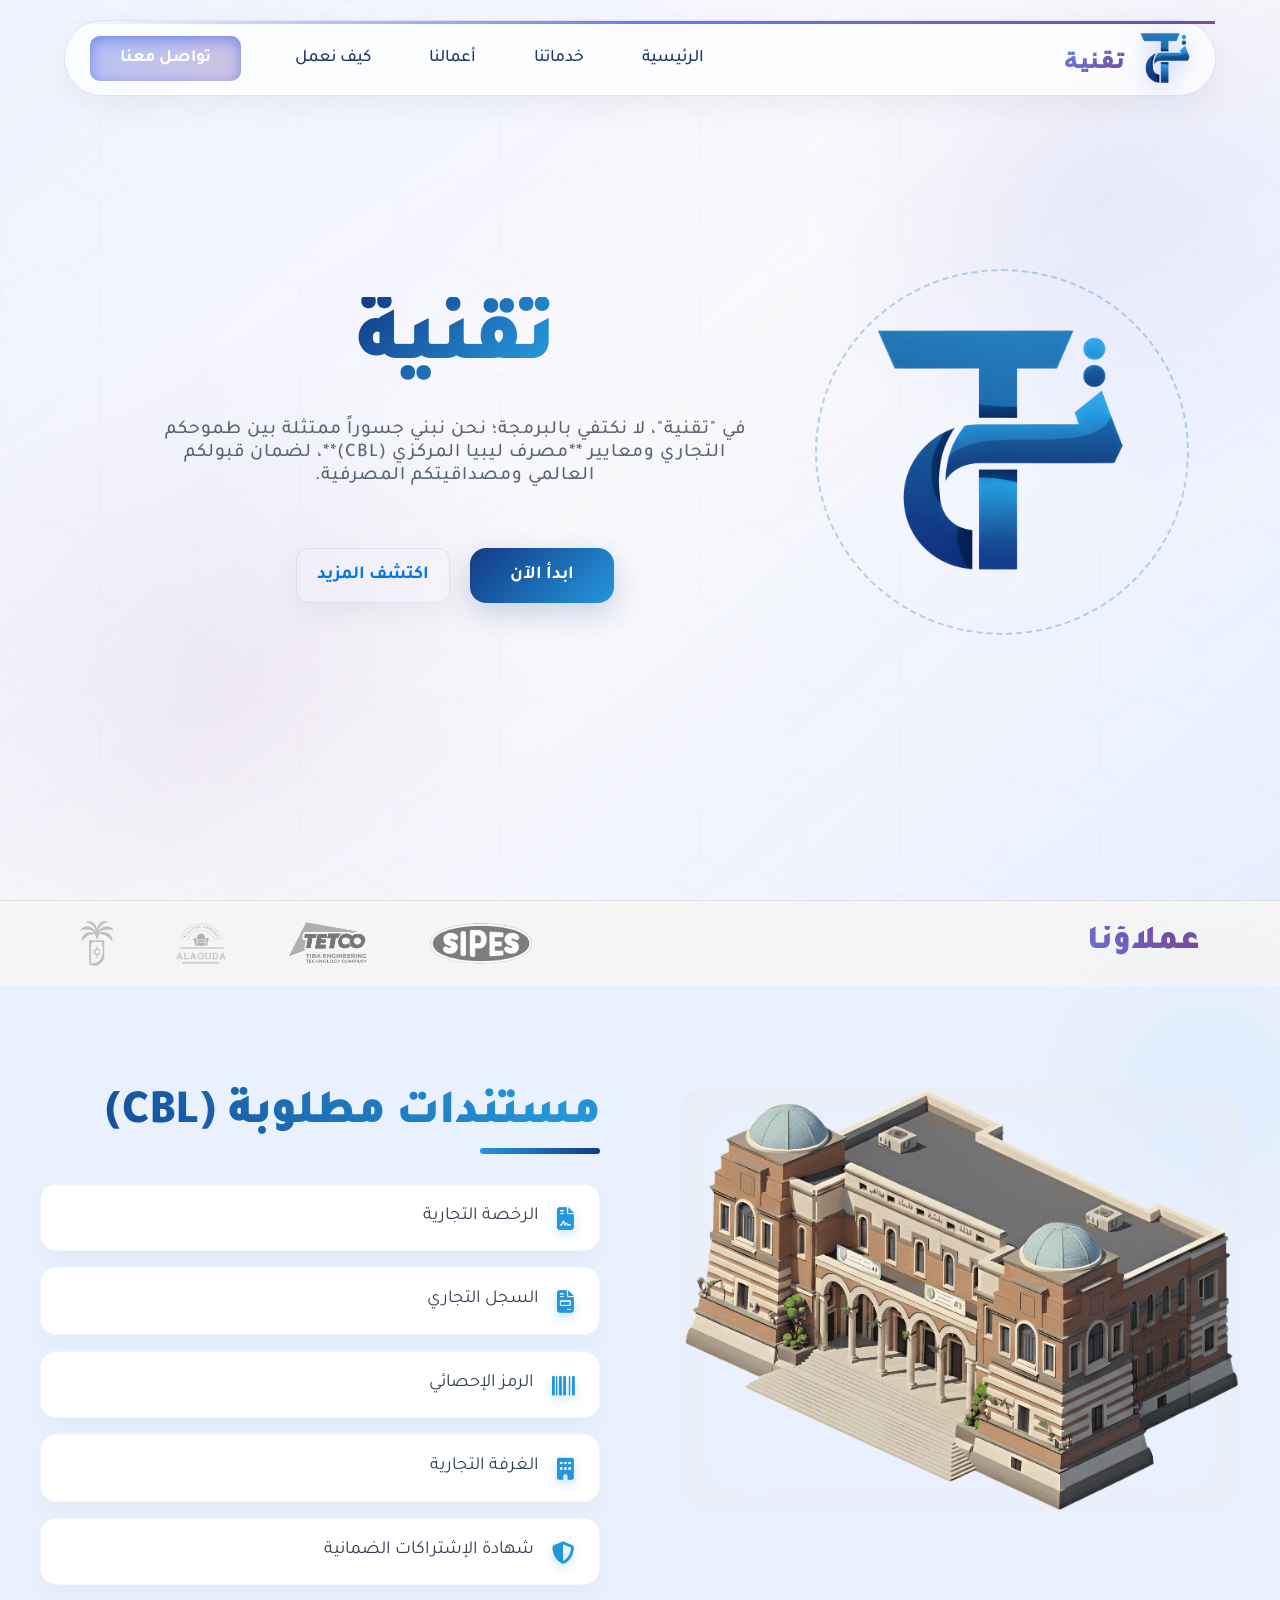
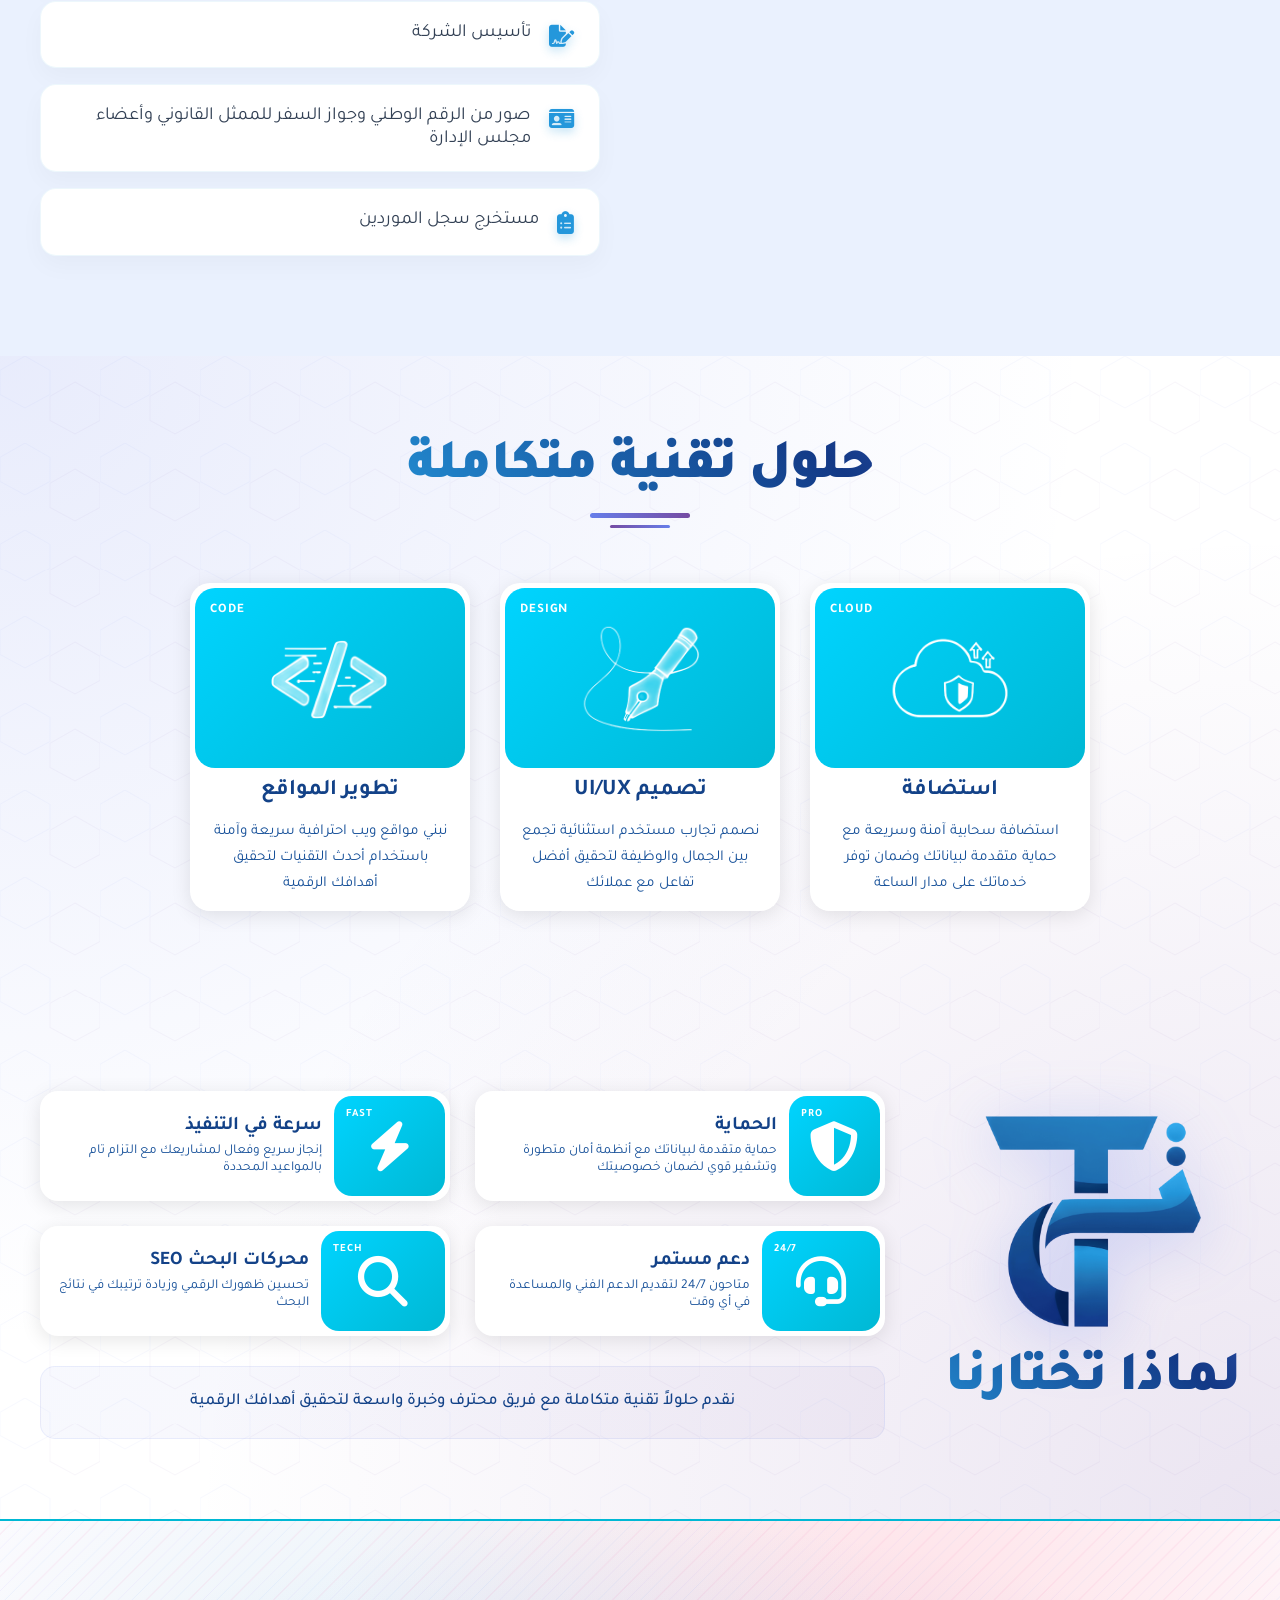
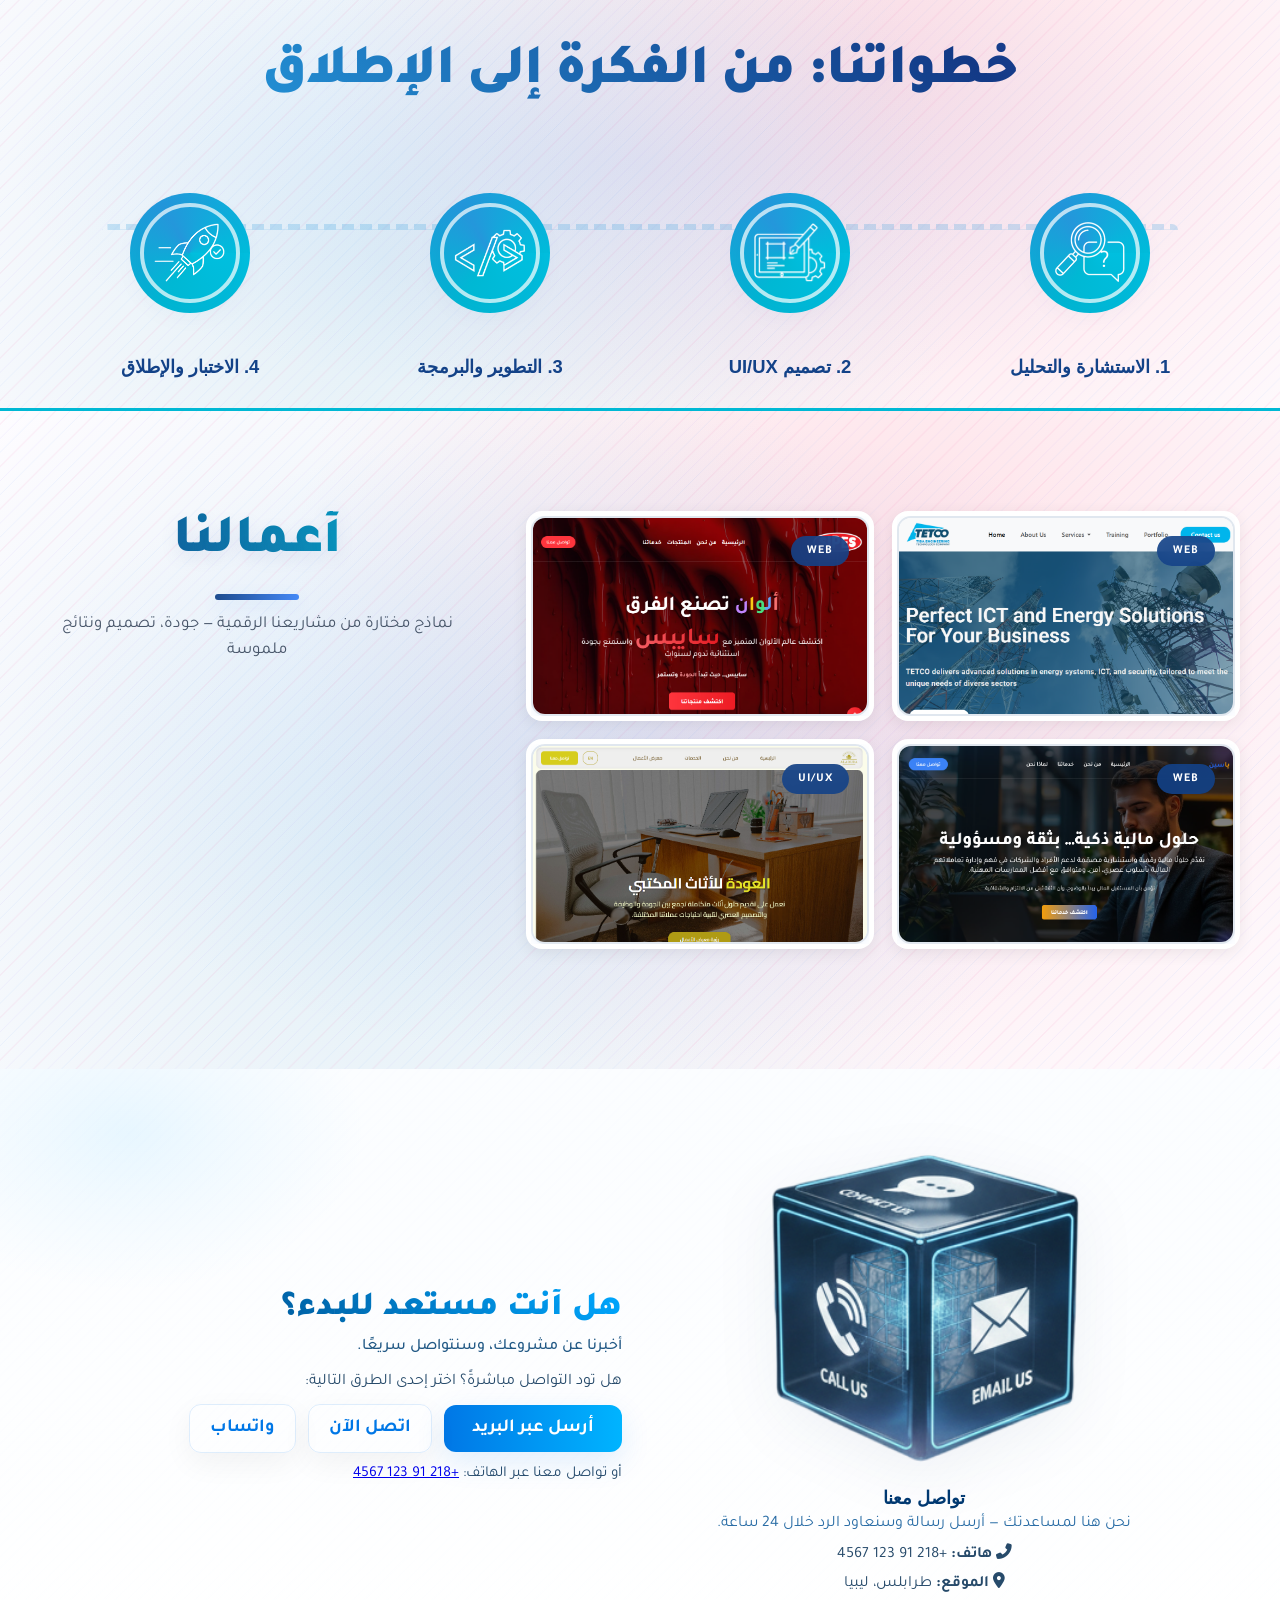
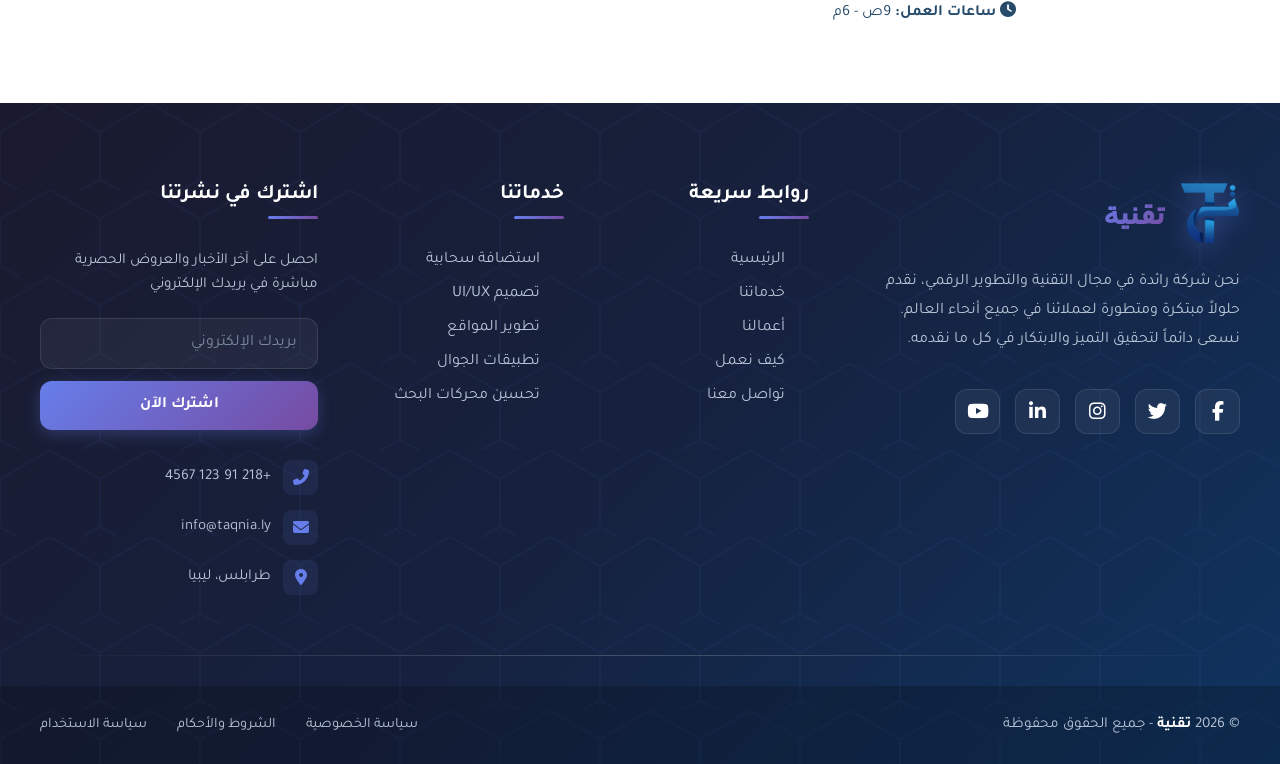
==== commit f9d6a642: "." ====
--- a/index.html
+++ b/index.html
@@ -540,24 +540,17 @@
             const landingHeight = landingSection ? landingSection.offsetHeight : 0;
 
             // Add scrolled class after 100px
-            if (currentScroll > landingHeight - 100) {
+            if (currentScroll > 100) {
                 header.classList.add('scrolled');
             } else {
                 header.classList.remove('scrolled');
             }
 
-            // Hide/Show logo based on landing section
-            if (landingSection && headerLogo) {
-                // Hide logo when in landing section (with some offset)
-                if (currentScroll < landingHeight - 100) {
-                    headerLogo.style.opacity = '0';
-                    headerLogo.style.transform = 'translateX(20px)';
-                    headerLogo.style.pointerEvents = 'none';
-                } else {
-                    headerLogo.style.opacity = '1';
-                    headerLogo.style.transform = 'translateX(0)';
-                    headerLogo.style.pointerEvents = 'auto';
-                }
+            // Simple Logo visibility (always show or show after scroll)
+            if (headerLogo) {
+                headerLogo.style.opacity = '1';
+                headerLogo.style.transform = 'translateX(0)';
+                headerLogo.style.pointerEvents = 'auto';
             }
 
             lastScroll = currentScroll;
--- a/css/clients.css
+++ b/css/clients.css
@@ -11,12 +11,14 @@
     align-items: center;
     justify-content: space-between;
     padding: 0 40px;
+    gap: 30px;
 }
 
 .trust-signals {
     font-size: 2.1rem;
     color: #666;
     font-weight: 900;
+    white-space: nowrap;
 }
 
 .trust-signals span {
@@ -31,11 +33,13 @@
 .clients-logos {
     display: flex;
     align-items: center;
-    gap: 80px;
+    justify-content: center;
+    flex-wrap: wrap;
+    gap: 60px;
 }
 
 .clients-logos img {
-    height: 50px;
+    height: 45px;
     width: auto;
     opacity: 0.7;
     filter: grayscale(100%);
@@ -45,4 +49,49 @@
 .clients-logos img:hover {
     opacity: 1;
     filter: grayscale(0%);
+    transform: scale(1.1);
 }
+
+/* التجاوب */
+@media (max-width: 1024px) {
+    .clients-container {
+        flex-direction: column;
+        text-align: center;
+        padding: 30px 20px;
+    }
+
+    .clients-logos {
+        gap: 40px;
+    }
+}
+
+@media (max-width: 768px) {
+    .trust-signals {
+        font-size: 1.8rem;
+    }
+
+    .clients-logos {
+        gap: 30px;
+    }
+
+    .clients-logos img {
+        height: 35px;
+    }
+}
+
+@media (max-width: 480px) {
+    .trust-signals {
+        font-size: 1.5rem;
+    }
+
+    .clients-logos {
+        gap: 20px;
+        display: grid;
+        grid-template-columns: repeat(2, 1fr);
+        justify-items: center;
+    }
+
+    .clients-logos img {
+        height: 30px;
+    }
+}
--- a/css/sections.css
+++ b/css/sections.css
@@ -291,6 +291,15 @@
     font-weight: 400;
 }
 
+@media (max-width: 900px) {
+    .why-us{
+        flex-direction: column;
+    }
+    .why-us-cards-container{
+        grid-template-columns: 1fr;
+    }
+}
+
 /* ------------------------- تواصل معنا ------------------------- */
 .contact-us {
     position: relative;
--- a/css/header.css
+++ b/css/header.css
@@ -5,23 +5,23 @@
 header {
     position: fixed;
     top: 20px;
-    left: 50%;
-    transform: translateX(-50%);
-    width: 80%;
-    max-width: 1400px;
+    left: 0;
+    right: 0;
+    margin: 0 auto;
+    width: 90%;
+    max-width: 1200px;
     display: flex;
     justify-content: center;
     align-items: center;
-    padding: 15px 35px;
-    background: rgba(255, 255, 255, 0.7);
-    backdrop-filter: blur(20px);
-    -webkit-backdrop-filter: blur(20px);
+    padding: 12px 25px;
+    background: rgba(255, 255, 255, 0.75);
+    backdrop-filter: blur(15px);
+    -webkit-backdrop-filter: blur(15px);
     z-index: 1000;
     transition: all 0.4s cubic-bezier(0.4, 0, 0.2, 1);
-    border: 1px solid rgba(19, 57, 134, 0.1);
-    border-radius: 20px;
-    box-shadow: 0 10px 40px rgba(0, 0, 0, 0.05);
-    overflow: hidden;
+    border: 1px solid rgba(102, 126, 234, 0.2);
+    border-radius: 100px;
+    box-shadow: 0 10px 30px rgba(0, 0, 0, 0.05);
 }
 
 /* تأثير عند التمرير */
@@ -242,41 +242,27 @@
 /* استجابة للشاشات المتوسطة */
 @media (max-width: 1024px) {
     header {
-        width: calc(100% - 60px);
-        padding: 18px 35px;
-    }
-
-    header.scrolled {
-        padding: 14px 30px;
-    }
-
-    nav {
-        gap: 5px;
+        width: 95%;
+        padding: 10px 20px;
     }
 
     nav a {
-        font-size: 1rem;
-        padding: 10px 18px;
-    }
-
-    .header-cta {
-        padding: 10px 24px !important;
-        margin-right: 15px;
+        font-size: 0.95rem;
+        padding: 8px 15px;
+    }
+
+    .header-brand-name {
+        font-size: 1.5rem;
     }
 }
 
 /* استجابة للشاشات الصغيرة */
 @media (max-width: 768px) {
     header {
-        width: calc(100% - 40px);
-        padding: 15px 20px;
+        width: calc(100% - 30px);
         top: 15px;
-        border-radius: 16px;
-    }
-
-    header.scrolled {
-        padding: 12px 18px;
-        top: 10px;
+        padding: 10px 20px;
+        border-radius: 50px;
     }
 
     .mobile-menu-btn {
@@ -285,60 +271,53 @@
 
     nav {
         position: fixed;
-        top: 90px;
-        right: -100%;
+        top: 85px;
+        right: -110%;
         width: 280px;
-        height: calc(100vh - 110px);
+        height: auto;
+        max-height: calc(100vh - 110px);
         flex-direction: column;
-        gap: 0;
         background: rgba(255, 255, 255, 0.98);
         backdrop-filter: blur(20px);
-        padding: 30px 20px;
-        border: 1px solid rgba(19, 57, 134, 0.1);
-        border-radius: 16px;
-        box-shadow: -10px 10px 40px rgba(0, 0, 0, 0.1);
-        transition: right 0.4s ease;
-        overflow-y: auto;
+        padding: 20px;
+        border: 1px solid rgba(102, 126, 234, 0.2);
+        border-radius: 24px;
+        box-shadow: 0 20px 50px rgba(0, 0, 0, 0.1);
+        transition: all 0.4s cubic-bezier(0.4, 0, 0.2, 1);
     }
 
     nav.active {
-        right: 20px;
+        right: 15px;
     }
 
     nav a {
         width: 100%;
-        padding: 15px 20px;
-        border-radius: 8px;
-        font-size: 1.1rem;
-        text-align: right;
-    }
-
-    nav a::after {
-        display: none;
+        text-align: center;
+        padding: 12px;
+        border-bottom: 1px solid rgba(0, 0, 0, 0.05);
+    }
+
+    nav a:last-child {
+        border-bottom: none;
     }
 
     .header-cta {
-        margin-right: 0;
+        margin-right: 0 !important;
         margin-top: 10px;
-    }
-
-    .header-logo img {
-        width: 40px;
-        height: 40px;
-    }
-
-    .header-brand-name {
-        font-size: 1.5rem;
+        width: 100%;
+        text-align: center;
     }
 }
 
 /* استجابة للشاشات الصغيرة جداً */
 @media (max-width: 480px) {
     header {
-        width: calc(100% - 30px);
-        padding: 12px 15px;
-        top: 10px;
-        border-radius: 14px;
+        width: calc(100% - 20px);
+        padding: 8px 15px;
+    }
+
+    .header-brand-name {
+        font-size: 1.2rem;
     }
 
     .header-logo img {
@@ -346,23 +325,13 @@
         height: 35px;
     }
 
-    .header-brand-name {
-        font-size: 1.3rem;
-    }
-
     nav {
         width: calc(100% - 40px);
-        right: -100%;
-        top: 80px;
-        height: calc(100vh - 100px);
+        right: -120%;
     }
 
     nav.active {
         right: 20px;
-    }
-
-    .mobile-menu-btn span {
-        width: 24px;
     }
 }
 
--- a/css/cbl.css
+++ b/css/cbl.css
@@ -147,11 +147,18 @@
         flex-direction: column;
         text-align: center;
         gap: 50px;
+        align-items: center;
     }
 
     .cbl-image-content {
         order: 1;
+        position: relative;
+        top: 0;
         /* Keep image on top on mobile */
+    }
+
+    .cbl-image-content img {
+        width: 70%;
     }
 
     .cbl-text-content {
